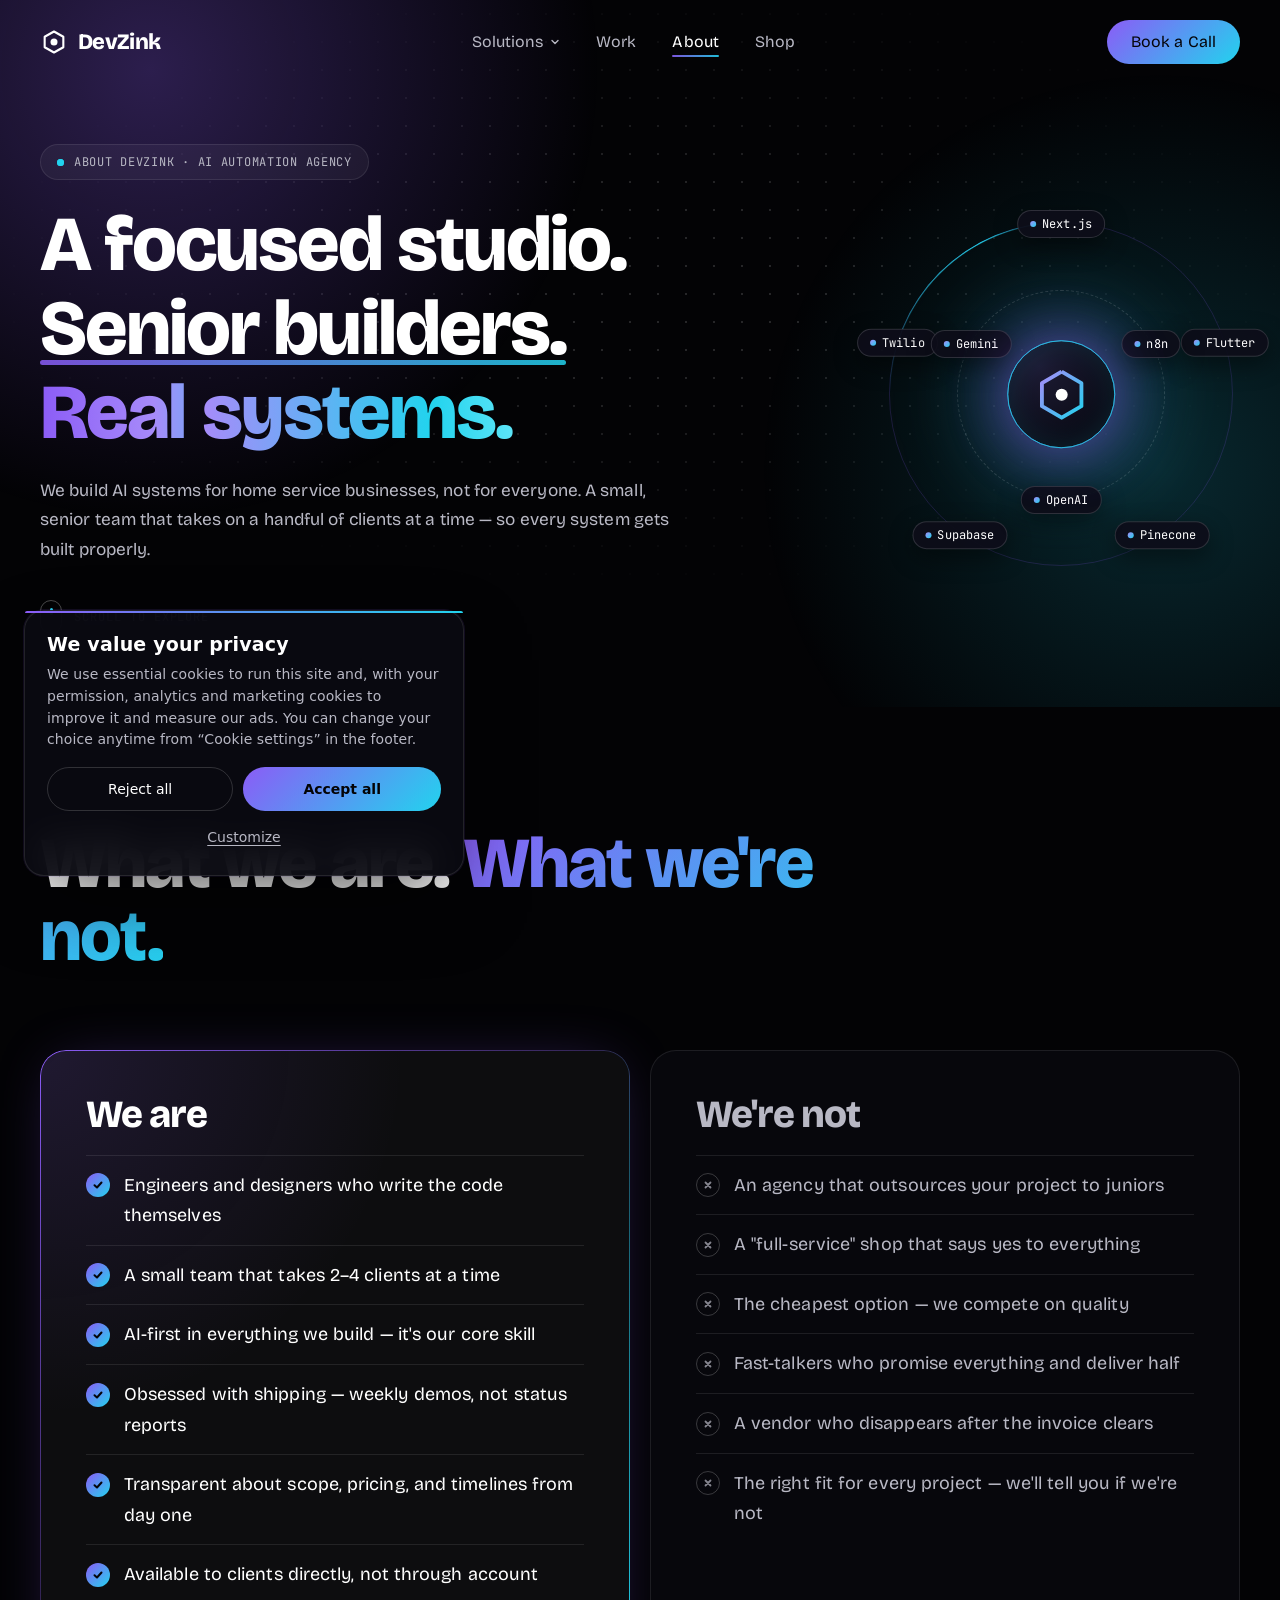
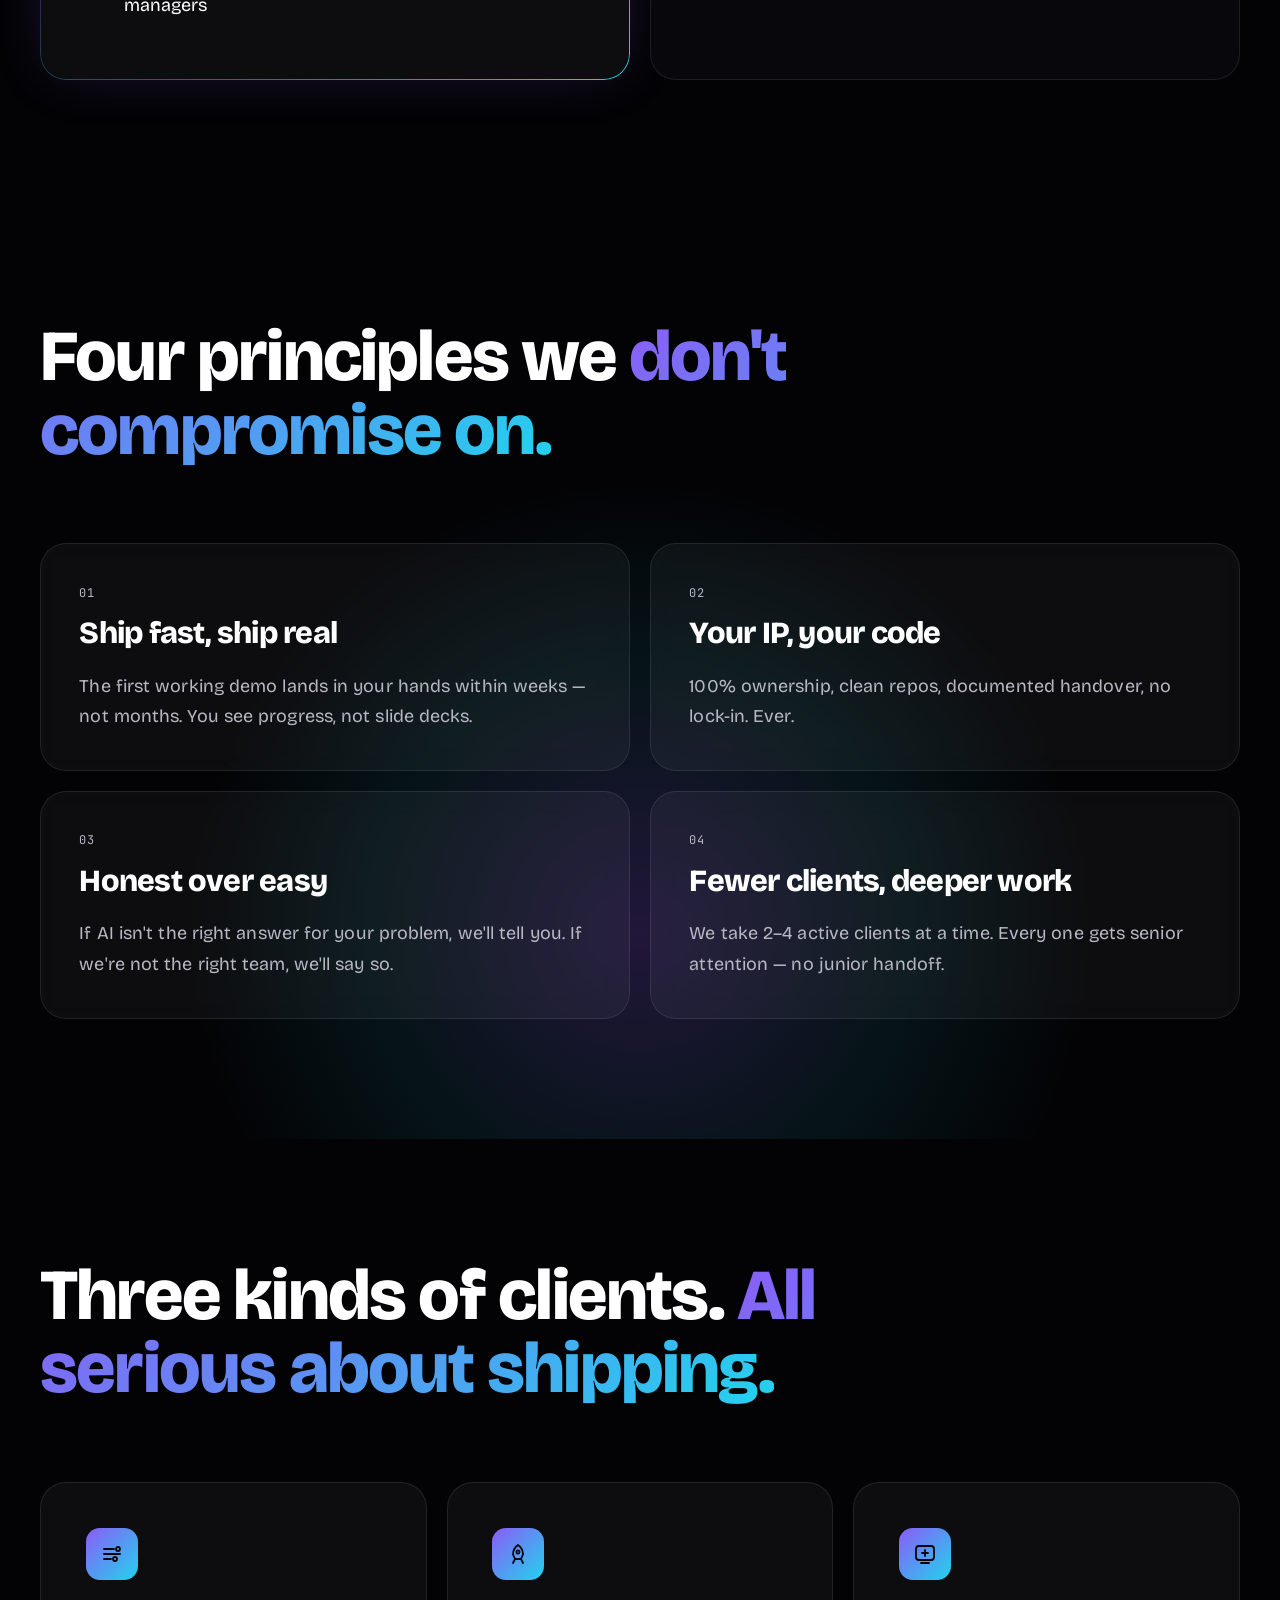
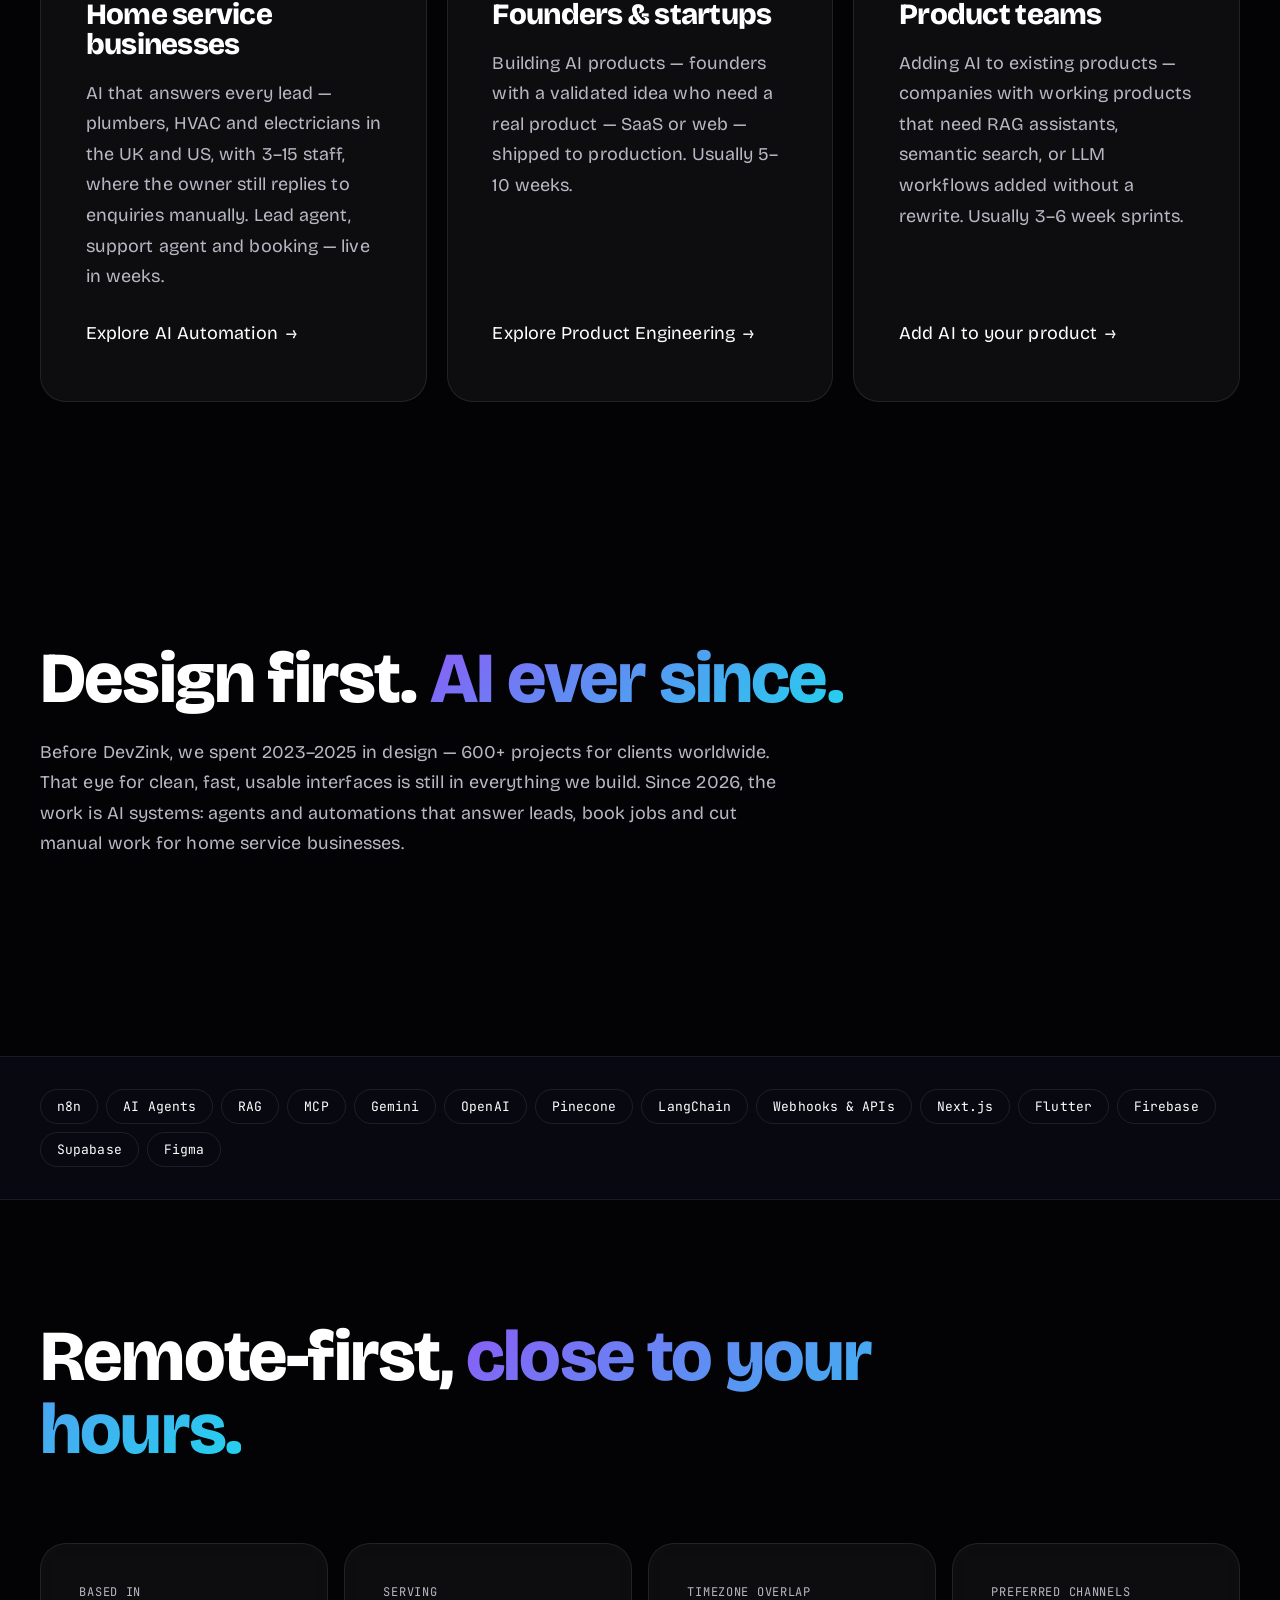
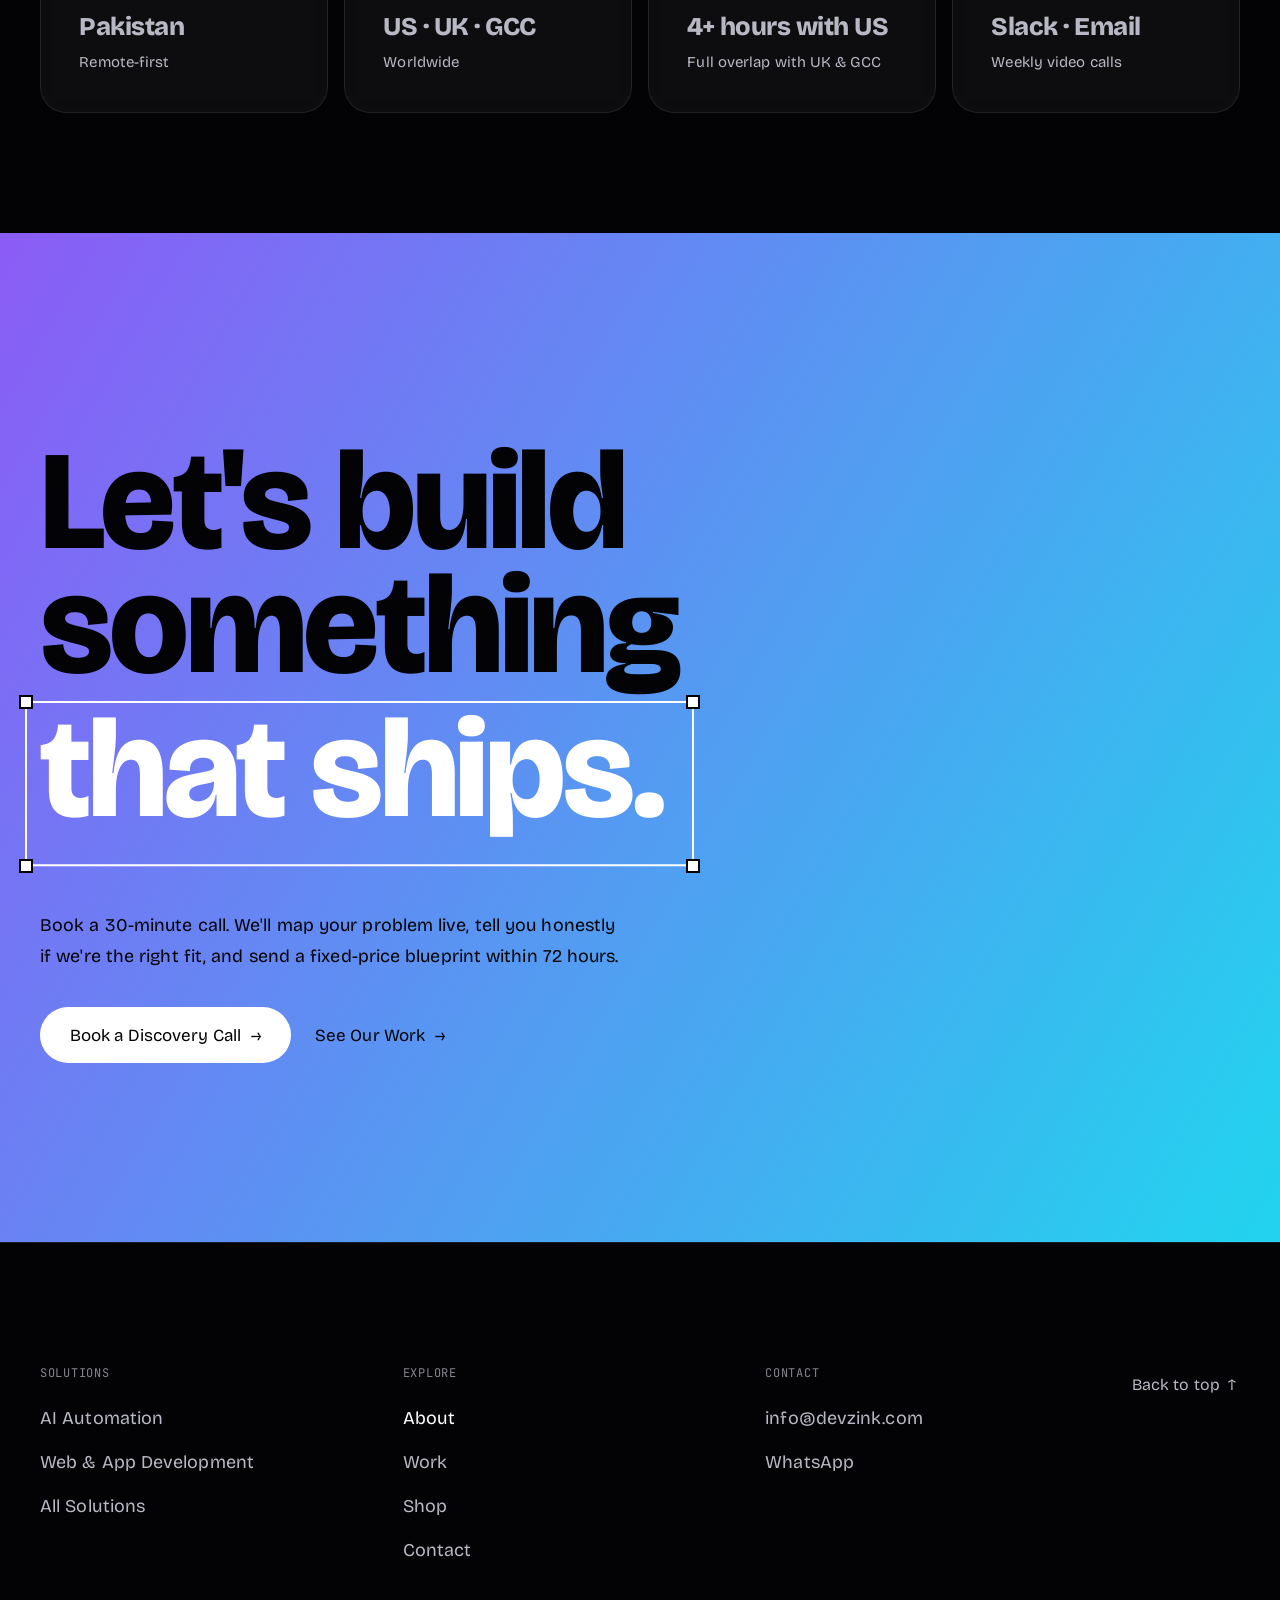
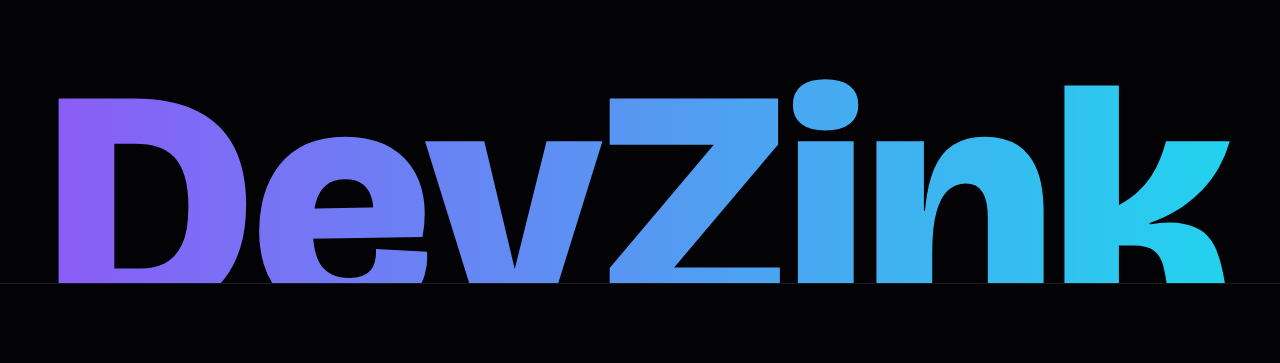
==== about.html @ a01d34f1 "Navbar: add 'On-Demand' label to AI Product Engineering (desktop dropdown + mobile menu, all pages)" ====
<!doctype html>
<html lang="en">
<head>
<meta charset="utf-8" />
<!-- consent:start -->
<script>window.dataLayer=window.dataLayer||[];function gtag(){dataLayer.push(arguments)}gtag("consent","default",{ad_storage:"denied",ad_user_data:"denied",ad_personalization:"denied",analytics_storage:"denied",functionality_storage:"granted",security_storage:"granted",wait_for_update:500});</script>
<!-- consent:end -->

<meta name="viewport" content="width=device-width, initial-scale=1" />
<title>About DevZink | AI Automation Agency &amp; Product Engineering Studio</title>
<link rel="canonical" href="https://devzink.com/about" />
<link rel="icon" href="/favicon.ico" sizes="any" />
<link rel="icon" href="/favicon.svg" type="image/svg+xml" />
<link rel="icon" href="/favicon-48.png" sizes="48x48" type="image/png" />
<link rel="icon" href="/favicon-96.png" sizes="96x96" type="image/png" />
<link rel="icon" href="/favicon-192.png" sizes="192x192" type="image/png" />
<link rel="icon" href="/favicon-32.png" sizes="32x32" type="image/png" />
<link rel="apple-touch-icon" href="/apple-touch-icon.png" />
<link rel="manifest" href="/site.webmanifest" />
<meta name="theme-color" content="#05050A" />
<meta property="og:type" content="website" />
<meta property="og:site_name" content="DevZink" />
<meta property="og:title" content="About DevZink | AI Automation Agency &amp; Product Engineering Studio" />
<meta property="og:description" content="DevZink is an AI automation agency and product studio building AI agents, AI websites and AI integrations that work in production." />
<meta property="og:url" content="https://devzink.com/about" />
<meta property="og:image" content="https://devzink.com/og-image.png" />
<meta property="og:image:width" content="1200" />
<meta property="og:image:height" content="630" />
<meta name="twitter:card" content="summary_large_image" />
<meta name="twitter:title" content="About DevZink | AI Automation Agency &amp; Product Engineering Studio" />
<meta name="twitter:description" content="DevZink is an AI automation agency and product studio building AI agents, AI websites and AI integrations that work in production." />
<meta name="twitter:image" content="https://devzink.com/og-image.png" />
<meta name="description" content="DevZink is an AI automation agency and product studio building AI agents, AI websites and AI integrations that work in production." />
<link rel="preload" href="fonts/bricolage-grotesque-800.woff2" as="font" type="font/woff2" crossorigin />
<link rel="preload" href="fonts/bricolage-grotesque-400.woff2" as="font" type="font/woff2" crossorigin />
<!-- seo:start -->
<meta name="keywords" content="AI automation agency, AI engineering studio, agentic AI engineers, product engineering studio" />
<meta name="robots" content="index, follow, max-image-preview:large, max-snippet:-1, max-video-preview:-1" />
<meta name="author" content="DevZink" />
<meta property="og:locale" content="en_US" />
<meta property="og:image:alt" content="DevZink AI automation agency" />
<meta name="twitter:image:alt" content="DevZink AI automation agency" />
<link rel="alternate" hreflang="en" href="https://devzink.com/about" />
<link rel="alternate" hreflang="x-default" href="https://devzink.com/about" />
<script type="application/ld+json">{"@context": "https://schema.org", "@graph": [{"@type": "Organization", "@id": "https://devzink.com/#org", "name": "DevZink", "url": "https://devzink.com/", "logo": "https://devzink.com/logo-512.png", "image": "https://devzink.com/og-image.png", "email": "info@devzink.com", "telephone": "+923304613837", "description": "DevZink is an AI automation agency building AI agents, AI websites and AI integrations for businesses worldwide.", "areaServed": "Worldwide", "knowsAbout": ["AI automation", "AI agents", "Agentic AI", "n8n automation", "RAG customer service agents", "Lead generation automation", "AI Web Engineering", "AI Product Engineering"]}, {"@type": "WebSite", "@id": "https://devzink.com/#website", "url": "https://devzink.com/", "name": "DevZink", "publisher": {"@id": "https://devzink.com/#org"}}, {"@type": "AboutPage", "@id": "https://devzink.com/about#webpage", "url": "https://devzink.com/about", "name": "About DevZink | AI Automation Agency & Product Engineering Studio", "description": "DevZink is an AI automation agency and product studio building AI agents, AI websites and AI integrations that work in production.", "isPartOf": {"@id": "https://devzink.com/#website"}, "about": {"@id": "https://devzink.com/#org"}, "inLanguage": "en"}, {"@type": "BreadcrumbList", "itemListElement": [{"@type": "ListItem", "position": 1, "name": "Home", "item": "https://devzink.com/"}, {"@type": "ListItem", "position": 2, "name": "About", "item": "https://devzink.com/about"}]}]}</script>
<!-- seo:end -->
<style>
/* ===== Fonts ===== */
@font-face{font-family:"Bricolage Grotesque";src:url(fonts/bricolage-grotesque-800.woff2) format("woff2");font-weight:800;font-display:swap}
@font-face{font-family:"Bricolage Grotesque";src:url(fonts/bricolage-grotesque-400.woff2) format("woff2");font-weight:400;font-display:swap}
@font-face{font-family:"JetBrains Mono";src:url(jetbrains-mono.woff2) format("woff2");font-weight:400;font-display:swap}

/* ===== Tokens ===== */
:root{
  --bg:#030305;--bg-2:#080810;--bg-3:#0C0C16;--border:#171B26;
  --text:#FFF;--muted:#B8B8C4;--dim:#85858F;
  --violet:#8B5CF6;--cyan:#22D3EE;
  --grad:linear-gradient(135deg,#8B5CF6,#22D3EE);
  --glass:linear-gradient(rgba(255,255,255,.045),rgba(255,255,255,.045)) transparent;--glass-b:rgba(255,255,255,.09);
  --ease:cubic-bezier(.22,1,.36,1);
  --max:1280px;--gut:clamp(20px,4vw,40px);
  --f-head:"Bricolage Grotesque",system-ui,sans-serif;
  --f-body:"Bricolage Grotesque",system-ui,sans-serif;
  --f-mono:"JetBrains Mono",ui-monospace,monospace;
  --r:26px;--tap:44px;
}

/* animatable custom properties (fallbacks under .no-atprop) */
@property --angle{syntax:"<angle>";inherits:false;initial-value:0deg}

/* ===== Base ===== */
*,*::before,*::after{box-sizing:border-box;margin:0;padding:0}
html{-webkit-text-size-adjust:100%;scroll-padding-top:88px}
@media (prefers-reduced-motion:no-preference){html{scroll-behavior:smooth}}
body{background:var(--bg);color:var(--text);font:400 17px/1.7 var(--f-body);letter-spacing:.005em;-webkit-font-smoothing:antialiased;overflow-x:hidden}
@media (min-width:768px){body{font-size:18px}}
p{max-width:62ch}
img,svg{display:block;max-width:100%}
a{color:inherit;text-decoration:none}
ul{list-style:none}
:focus-visible{outline:2px solid var(--cyan);outline-offset:3px;box-shadow:0 0 0 6px rgba(34,211,238,.18)}
a:not(.btn):focus-visible{border-radius:6px}
h1,h2,h3{font-family:var(--f-head);font-weight:800;letter-spacing:-.025em;line-height:1.02}
.wrap{max-width:var(--max);margin:0 auto;padding:0 var(--gut)}
.mono{font-family:var(--f-mono);font-size:13px;letter-spacing:.06em;text-transform:uppercase}
.gtext{background:var(--grad);-webkit-background-clip:text;background-clip:text;color:#A78BFA;-webkit-text-fill-color:transparent}
.skip{position:absolute;left:-999px;top:8px;z-index:100;background:var(--text);color:var(--bg);padding:10px 16px;border-radius:99px}
.skip:focus{left:8px}

/* ===== Buttons ===== */
.btn{display:inline-flex;align-items:center;gap:10px;min-height:var(--tap);padding:0 24px;border-radius:99px;font:500 16px/1 var(--f-body);transition:transform .4s var(--ease),background-color .3s,border-color .3s;white-space:nowrap}
.btn--grad{position:relative;isolation:isolate;background:#8B5CF6 var(--grad);background-color:#8B5CF6;color:#05050A;transition:transform .4s var(--ease),box-shadow .4s var(--ease)}
.btn--grad::before{content:"";position:absolute;inset:-3px;z-index:-1;border-radius:inherit;padding:2px;background:linear-gradient(90deg,#8B5CF6,#22D3EE,#F5F3FF,#22D3EE,#8B5CF6) 0 50%/300% 100%;-webkit-mask:linear-gradient(#000 0 0) content-box,linear-gradient(#000 0 0);-webkit-mask-composite:xor;mask:linear-gradient(#000 0 0) content-box exclude,linear-gradient(#000 0 0);opacity:0;transition:opacity .35s var(--ease);animation:ringFlow 2.4s linear infinite;animation-play-state:paused;pointer-events:none}
.btn--grad:hover::before,.btn--grad:focus-visible::before{opacity:1;animation-play-state:running}
.btn--grad:hover{box-shadow:0 10px 36px rgba(139,92,246,.38),0 0 24px rgba(34,211,238,.22)}
@keyframes ringFlow{to{background-position:300% 50%}}
.btn--glass{background:var(--glass);border:1px solid var(--glass-b);color:var(--text);-webkit-backdrop-filter:blur(12px);backdrop-filter:blur(12px)}
.btn--glass:hover{background:linear-gradient(rgba(255,255,255,.08),rgba(255,255,255,.08)) transparent;border-color:rgba(255,255,255,.18)}
.btn:hover{transform:translateY(-2px)}
.btn--lg{min-height:56px;padding:0 30px;font-size:17px}
.arrow{display:inline-block;transition:transform .25s ease}
.btn:hover .arrow,a:hover>.arrow,.btn:focus-visible .arrow{transform:translateX(5px)}
.btn:hover .arrow--up{transform:translateY(-4px)}
.btn:hover .arrow--out{transform:translate(3px,-3px)}

/* ===== Progress + Nav ===== */
.progress{position:fixed;inset:0 0 auto;height:1.5px;background:rgba(255,255,255,.22);transform:scaleX(0);transform-origin:0 50%;z-index:60}
@media (max-width:760px){.progress{display:none}}
.nav{position:fixed;inset:0 0 auto;z-index:50;transition:padding .5s var(--ease)}
.nav__bar{display:flex;align-items:center;justify-content:space-between;gap:24px;height:84px;transition:height .5s var(--ease)}
.nav::before{content:"";position:absolute;inset:0;background:rgba(8,8,16,.72);border-bottom:1px solid var(--glass-b);-webkit-backdrop-filter:saturate(1.4) blur(14px);backdrop-filter:saturate(1.4) blur(14px);opacity:0;transition:opacity .4s var(--ease)}
.nav.scrolled::before{opacity:1}
.nav.scrolled .nav__bar{height:56px}
.nav.scrolled .logo{transform:scale(.88);transform-origin:left center}
.logo{position:relative;display:flex;align-items:center;gap:10px;font:800 22px/1 var(--f-head);letter-spacing:-.03em;min-height:var(--tap);transition:transform .5s var(--ease)}
.logo svg{width:28px;height:28px}
.nav__links{position:relative;display:flex;gap:4px}
.nav__links a{display:flex;align-items:center;min-height:var(--tap);padding:0 16px;color:var(--muted);font-weight:500;font-size:16px;border-radius:99px;transition:color .3s}
.nav__links a:hover{color:var(--text)}
/* current page: white label + subtle gradient underline */
.nav__links>a[aria-current="page"]{position:relative;color:var(--text)}
.nav__links>a[aria-current="page"]::after{content:"";position:absolute;left:16px;right:16px;bottom:7px;height:2px;border-radius:2px;background:var(--grad);opacity:.9}
.nav__end{position:relative;display:flex;align-items:center;gap:8px}
.menu-btn{display:none;position:relative;width:var(--tap);height:var(--tap);border-radius:50%;background:var(--glass);border:1px solid var(--glass-b);color:var(--text);cursor:pointer}
.menu-btn i{position:absolute;left:50%;top:50%;width:18px;height:1.5px;margin:-.75px 0 0 -9px;border-radius:2px;background:currentColor;transition:transform .5s var(--ease)}
.menu-btn i:first-child{transform:translateY(-3.5px)}
.menu-btn i:last-child{transform:translateY(3.5px)}
.nav.open .menu-btn i:first-child{transform:rotate(45deg)}
.nav.open .menu-btn i:last-child{transform:rotate(-45deg)}

/* services dropdown */
.dd{position:relative}
.dd__btn{display:flex;align-items:center;gap:7px;min-height:var(--tap);padding:0 16px;border:0;border-radius:99px;background:none;color:var(--muted);font:500 16px/1 var(--f-body);cursor:pointer;transition:color .3s}
.dd__btn svg{width:10px;height:10px;transition:transform .45s var(--ease)}
.dd__panel{position:absolute;top:100%;left:-12px;width:min(460px,90vw);padding-top:10px;opacity:0;visibility:hidden;transform:translateY(10px) scale(.98);transform-origin:15% 0;transition:opacity .3s var(--ease),transform .45s var(--ease),visibility 0s .45s}
.dd__in{padding:8px;border-radius:22px;background:#0C0C16;border:1px solid var(--glass-b);box-shadow:0 30px 80px rgba(0,0,0,.55)}
.dd__list li{opacity:0;transform:translateY(6px);transition:opacity .3s var(--ease),transform .45s var(--ease)}
.dd .dd__list a{display:grid;gap:4px;min-height:var(--tap);padding:12px 14px;border-radius:14px;color:var(--text);font-size:16px;transition:background-color .3s}
.dd .dd__list a:hover,.dd .dd__list a:focus-visible{background:rgba(255,255,255,.06)}
.dd__list b{display:flex;align-items:center;gap:10px;font:500 16px/1.25 var(--f-body)}
.dd__list b::before{content:"";flex:none;width:6px;height:6px;border-radius:50%;background:var(--grad)}
.dd__list b+span{padding-left:16px;color:var(--muted);font-size:13px;line-height:1.4}
.dd__tag{flex:none;padding:2px 8px;border:1px solid var(--glass-b);border-radius:99px;color:var(--muted);font-size:10px;font-weight:600;letter-spacing:.08em;text-transform:uppercase}
.dd .dd__list a.dd__all{display:flex;align-items:center;justify-content:space-between;margin-top:4px;padding:0 14px;border-top:1px solid var(--glass-b);border-radius:0 0 14px 14px;color:var(--cyan);font-size:15px}
.dd:is(:hover,:focus-within,.open):not(.hush) .dd__btn{color:var(--text)}
.dd:is(:hover,:focus-within,.open):not(.hush) .dd__btn svg{transform:rotate(180deg)}
.dd:is(:hover,:focus-within,.open):not(.hush) .dd__panel{opacity:1;visibility:visible;transform:none;transition-delay:0s}
.dd:is(:hover,:focus-within,.open):not(.hush) .dd__list li{opacity:1;transform:none;transition-delay:calc(.05s + var(--i) * .04s)}

/* mobile full-screen menu */
.mmenu{position:fixed;inset:0;z-index:49;display:flex;flex-direction:column;padding:96px var(--gut) 32px;overflow-y:auto;background:radial-gradient(600px circle at 0 0,rgba(139,92,246,.22),transparent 60%),radial-gradient(500px circle at 100% 100%,rgba(34,211,238,.14),transparent 60%),#030305;clip-path:circle(0 at calc(100% - 44px) 42px);visibility:hidden;transition:clip-path .7s cubic-bezier(.76,0,.24,1),visibility 0s .7s}
.menu-open{overflow:hidden}
.menu-open .mmenu{clip-path:circle(150% at calc(100% - 44px) 42px);visibility:visible;transition-delay:0s}
.mmenu__list>li{padding:6px 0;border-bottom:1px solid var(--border);opacity:0;transform:translateY(28px);transition:opacity .4s var(--ease),transform .6s var(--ease)}
.menu-open .mmenu__list>li{opacity:1;transform:none;transition-delay:calc(.18s + var(--i) * .07s)}
.mmenu__big{display:flex;align-items:center;justify-content:space-between;min-height:60px;font:800 clamp(36px,10vw,52px)/1 var(--f-head);letter-spacing:-.03em}
.mmenu__sub{margin:0 0 10px}
.mmenu__sub a{display:flex;align-items:center;gap:10px;min-height:48px;color:var(--muted);font-size:16px}
.mmenu__sub a::before{content:"";flex:none;width:6px;height:6px;border-radius:50%;background:var(--grad)}
.mmenu__cta{margin-top:28px}
.mmenu__list>li.mmenu__cta{border:0}
@media (min-width:861px){.mmenu{display:none}}

/* preloader */
.pre{display:none}
.is-loading{overflow:hidden}
.is-loading .pre{position:fixed;inset:0;z-index:300;display:grid;place-items:center;background:#030305;transition:transform .9s cubic-bezier(.76,0,.24,1)}
.pre.done{transform:translateY(-100%)}
.pre__in{display:grid;justify-items:center;gap:22px;transition:opacity .4s var(--ease),transform .6s var(--ease)}
.pre.done .pre__in{opacity:0;transform:translateY(-30px)}
.pre__mark{width:64px;height:64px;overflow:visible;filter:drop-shadow(0 0 18px rgba(139,92,246,.55))}
.pre__mark path{stroke-dasharray:1;stroke-dashoffset:1;animation:draw 1.1s var(--ease) .1s forwards}
.pre__mark circle{opacity:0;transform-box:fill-box;transform-origin:center;transform:scale(.4);animation:popIn .5s var(--ease) .7s forwards}
@keyframes draw{to{stroke-dashoffset:0}}
@keyframes popIn{to{opacity:1;transform:none}}
.pre__bar{width:180px;height:2px;border-radius:2px;background:rgba(255,255,255,.08);overflow:hidden}
.pre__bar i{display:block;height:100%;background:var(--grad);transform:scaleX(0);transform-origin:0 50%}
.pre__pct{color:var(--dim);font-variant-numeric:tabular-nums;min-width:5ch;text-align:center}
.is-loading .hero,.is-loading .hero *{animation-play-state:paused!important}
.is-loading .hero [data-reveal]{opacity:0!important;transform:translateY(28px)!important}

/* page transitions */
.curtain{position:fixed;inset:0;z-index:250;pointer-events:none;background:linear-gradient(to top,#8B5CF6,#22D3EE);transform:translateY(100%);visibility:hidden}
.curtain.cover{visibility:visible;transform:none;transition:transform .45s cubic-bezier(.76,0,.24,1)}
.curtain-in .curtain{visibility:visible;transform:none}
.curtain.away{visibility:visible;transform:translateY(-100%);transition:transform .6s cubic-bezier(.76,0,.24,1)}
@media (prefers-reduced-motion:no-preference){
  @view-transition{navigation:auto}
  ::view-transition-old(root){animation:vtOut .4s cubic-bezier(.76,0,.24,1) both}
  ::view-transition-new(root){animation:vtIn .55s var(--ease) .1s both}
}
@keyframes vtOut{to{opacity:0;transform:translateY(-32px)}}
@keyframes vtIn{from{opacity:0;transform:translateY(32px)}}

/* ===== Hero (inner page) ===== */
.hero{position:relative;overflow:hidden;min-height:60vh;min-height:60svh;display:flex;flex-direction:column;justify-content:center;padding:clamp(120px,16vh,160px) 0 clamp(48px,7vh,80px);isolation:isolate}
.hero__bg{position:absolute;inset:0;z-index:-1;pointer-events:none}
.dots{position:absolute;inset:0;background:radial-gradient(rgba(255,255,255,.14) 1px,transparent 1.2px) 0 0/28px 28px;-webkit-mask:radial-gradient(ellipse 70% 60% at 50% 40%,#000 20%,transparent 75%);mask:radial-gradient(ellipse 70% 60% at 50% 40%,#000 20%,transparent 75%)}
.glow{position:absolute;border-radius:50%;will-change:transform}
.glow--v{width:900px;height:900px;left:-300px;top:-380px;background:radial-gradient(closest-side,rgba(139,92,246,.30),transparent);animation:driftA 22s var(--ease) infinite alternate}
.glow--c{width:800px;height:800px;right:-280px;top:10%;background:radial-gradient(closest-side,rgba(34,211,238,.18),transparent);animation:driftB 26s var(--ease) infinite alternate}
@keyframes driftA{to{transform:translate(140px,90px) scale(1.1)}}
@keyframes driftB{to{transform:translate(-120px,70px) scale(.92)}}
.hero__text{container-type:inline-size;min-width:0;max-width:1000px}
.pill{display:inline-flex;align-items:center;gap:10px;min-height:36px;padding:0 16px;border-radius:99px;background:var(--glass);border:1px solid var(--glass-b);color:var(--muted);font-size:12px}
.pulse{position:relative;width:7px;height:7px;border-radius:50%;background:var(--cyan);flex:none}
.pulse::after{content:"";position:absolute;inset:0;border-radius:50%;background:var(--cyan);animation:pulse 2s var(--ease) infinite}
@keyframes pulse{to{transform:scale(3.2);opacity:0}}
.hero h1{font-size:clamp(38px,6vw,88px);font-size:clamp(34px,10cqi,96px);line-height:1.04;margin:22px 0}
.line{display:block;overflow:hidden;padding:.04em 0 .1em;margin-bottom:-.1em;white-space:nowrap}
.line>span{display:inline-block;transform:translateY(110%);animation:lineUp 1.1s var(--ease) forwards;animation-delay:calc(.15s + var(--i,0) * .12s)}
@keyframes lineUp{to{transform:none}}
.hl{display:inline-block;white-space:nowrap;padding-right:.04em;background:linear-gradient(90deg,#8B5CF6,#A78BFA 35%,#22D3EE 75%,#67E8F9) 0 50%/140% 100%;-webkit-background-clip:text;background-clip:text;color:#A78BFA;-webkit-text-fill-color:transparent;animation:hlShift 7s ease-in-out infinite alternate}
@keyframes hlShift{to{background-position:100% 50%}}
@media (max-width:420px){.line{white-space:normal}}
.hero__sub{max-width:640px;color:var(--muted);font-size:clamp(17px,1.35vw,19px)}
.cta{display:flex;flex-wrap:wrap;align-items:center;gap:12px 20px;margin-top:36px}
.hero .cta{margin-top:32px}
.fade-up{opacity:0;transform:translateY(16px);animation:fadeUp 1s var(--ease) forwards;animation-delay:var(--d,.6s)}
@keyframes fadeUp{to{opacity:1;transform:none}}
.glass{background:var(--glass);border:1px solid var(--glass-b);-webkit-backdrop-filter:blur(12px);backdrop-filter:blur(12px)}

/* ===== Sections ===== */
.sec{padding:120px 0;position:relative}
.sec__head{display:grid;gap:22px;max-width:900px;margin-bottom:clamp(48px,6vw,80px)}
.eyebrow{color:var(--dim);display:flex;align-items:center;gap:12px}
.eyebrow::before{content:"";flex:none;align-self:center;width:28px;height:1px;background:var(--grad)}
/* no stray boxes in section heads: empty reveal masks or pseudo-elements never render */
.rv-m:empty,.rv-in:empty,.sec__head>:empty{display:none}
.rv-m::before,.rv-m::after,.rv-in::before,.rv-in::after,.sec__head h2::before,.sec__head h2::after{content:none}
.sec h2{font-size:clamp(40px,5.6vw,84px)}
.sec__sub{color:var(--muted);max-width:62ch}
@media (max-width:760px){.sec{padding:80px 0}}

/* reveal */
.js [data-reveal]{opacity:0;transform:translateY(28px);transition:opacity 1s var(--ease),transform 1s var(--ease);transition-delay:var(--d,0s)}
.js [data-reveal].in,.js [data-reveal].rv-group{opacity:1;transform:none}
.js [data-reveal].rv-self{transform:translateY(12px);filter:blur(6px);transition:opacity .8s var(--ease),transform .8s var(--ease),filter .8s var(--ease)}
.js [data-reveal].rv-self.in{transform:none;filter:none}
.js .rv{opacity:0;transform:translateY(12px);filter:blur(6px);transition:opacity .8s var(--ease),transform .8s var(--ease),filter .8s var(--ease);transition-delay:calc(var(--d,0s) + var(--rv,0) * 60ms)}
.js .in .rv{opacity:1;transform:none;filter:none}
.rv-m{display:block;overflow:hidden;padding:.04em 0 .16em;margin:-.04em 0 -.16em}
.js .rv-in{display:block;transform:translateY(108%);transition:transform 1.05s var(--ease);transition-delay:calc(var(--d,0s) + var(--rv,0) * 60ms)}
.js .in .rv-in{transform:none}

/* ===== Panels (client cards) ===== */
.panels{display:grid;grid-template-columns:1fr 1fr;gap:20px}
/* one stretched link per card; hover = lift, rotating ring, soft spotlight */
.panel{position:relative;overflow:hidden;isolation:isolate;cursor:pointer;display:flex;flex-direction:column;gap:24px;padding:clamp(28px,3.5vw,48px);border-radius:var(--r);background:var(--glass);border:1px solid var(--glass-b)}
.panel::before{content:"";position:absolute;inset:0;z-index:2;border-radius:inherit;padding:1.5px;background:conic-gradient(from var(--angle),rgba(139,92,246,.28),#8B5CF6 18%,#22D3EE 34%,rgba(34,211,238,.28) 52%,rgba(139,92,246,.28) 70%,#A78BFA 86%,rgba(139,92,246,.28));-webkit-mask:linear-gradient(#000 0 0) content-box,linear-gradient(#000 0 0);-webkit-mask-composite:xor;mask:linear-gradient(#000 0 0) content-box exclude,linear-gradient(#000 0 0);opacity:0;transition:opacity .4s var(--ease);pointer-events:none;animation:ringSpin 6s linear infinite paused}
.no-atprop .panel::before{background:linear-gradient(90deg,#8B5CF6,#22D3EE,rgba(139,92,246,.3),#8B5CF6,#22D3EE) 0 0/300% 100%;animation-name:ringPan}
@keyframes ringSpin{to{--angle:360deg}}
@keyframes ringPan{to{background-position:300% 0}}
.panel::after{content:"";position:absolute;inset:0;z-index:-1;border-radius:inherit;background:radial-gradient(640px circle at var(--mx,50%) var(--my,0%),rgba(139,92,246,.09),rgba(34,211,238,.035) 45%,transparent 75%);opacity:0;transition:opacity .4s var(--ease);pointer-events:none}
.panel__icon{width:52px;height:52px;border-radius:14px;display:grid;place-items:center;background:var(--grad);color:#05050A}
.panel .panel__icon{transition:transform .4s var(--ease)}
.panel h3{font-size:clamp(30px,3vw,44px)}
.panel__title{display:block;background:linear-gradient(90deg,var(--text) 0 50%,#A78BFA 78%,#22D3EE) 0 0/200% 100%;-webkit-background-clip:text;background-clip:text;-webkit-text-fill-color:transparent;transition:background-position .4s var(--ease)}
.panel__lead{color:var(--muted);margin-top:-2px}
.panel .textlink .arrow{transition:transform .4s var(--ease)}
.panel .textlink::after{content:"";position:absolute;inset:0;z-index:3;border-radius:inherit}
.panel .textlink:focus-visible{outline:none;box-shadow:none}
.panel:has(.textlink:focus-visible){outline:2px solid var(--cyan);outline-offset:4px;box-shadow:0 0 0 8px rgba(34,211,238,.18)}
.panel:hover .textlink{border-color:var(--cyan)}
.js .panel.fx{transition:transform .4s var(--ease),opacity .4s var(--ease)}
@media (hover:hover){
  .js .panel.fx:hover{transform:translateY(-4px)}
  .panel:hover::before{opacity:1;animation-play-state:running}
  .panel:hover::after{opacity:1}
  .panel:hover .panel__icon{transform:translateY(-3px)}
  .panel:hover .textlink .arrow{transform:translateX(4px)}
  .panel:hover .panel__title{background-position:100% 0}
}
@media (prefers-reduced-motion:reduce){
  .panel::before{animation:none!important}
  .js .panel.fx:hover,.panel:hover .panel__icon,.panel:hover .textlink .arrow{transform:none}
}
.tags{display:flex;flex-wrap:wrap;gap:8px}
.tags li{padding:7px 12px;border-radius:99px;border:1px solid var(--glass-b);color:var(--muted);font:400 12px/1 var(--f-mono)}
.textlink{display:inline-flex;align-items:center;gap:8px;min-height:var(--tap);margin-top:auto;font-weight:500;align-self:flex-start;border-bottom:1px solid transparent;transition:border-color .3s}
.textlink:hover{border-color:var(--cyan)}

/* ===== Studio / principles ===== */
.sec--glow{overflow:hidden;isolation:isolate}
.sec--glow::before{content:"";position:absolute;z-index:-1;width:900px;height:900px;left:50%;top:30%;transform:translateX(-50%);border-radius:50%;background:radial-gradient(closest-side,rgba(139,92,246,.22),rgba(34,211,238,.08) 60%,transparent);pointer-events:none}
.princ{display:grid;grid-template-columns:1fr 1fr;gap:20px}
.pr{display:grid;gap:14px;align-content:start;padding:clamp(28px,3vw,44px);border-radius:var(--r)}
.pr__n{color:var(--dim);font-size:12px}
.pr h3{font-size:clamp(26px,2.4vw,36px);line-height:1.02;margin-bottom:8px}
.pr p{color:var(--muted)}

/* ===== About-page blocks ===== */
/* straight talk: we are / we're not */
.x-vs{display:grid;grid-template-columns:1fr 1fr;gap:20px;align-items:stretch}
.x-side{position:relative;isolation:isolate;display:grid;gap:20px;align-content:start;padding:clamp(28px,3.5vw,48px);border-radius:var(--r);border:1px solid var(--glass-b)}
.x-side h3{font-size:clamp(30px,3vw,44px)}
.x-side--is{border-color:transparent;background:radial-gradient(520px circle at 0 0,rgba(139,92,246,.14),transparent 70%),var(--glass);box-shadow:0 0 60px -20px rgba(139,92,246,.35)}
.x-side--is::after{content:"";position:absolute;inset:-1px;z-index:1;border-radius:inherit;padding:1px;background:linear-gradient(135deg,#8B5CF6,rgba(139,92,246,.3) 45%,rgba(34,211,238,.3) 55%,#22D3EE);-webkit-mask:linear-gradient(#000 0 0) content-box,linear-gradient(#000 0 0);-webkit-mask-composite:xor;mask:linear-gradient(#000 0 0) content-box exclude,linear-gradient(#000 0 0);pointer-events:none}
.x-side--not{background:#07070C}
.x-side--not h3{color:var(--muted)}
.x-list li{display:flex;gap:14px;align-items:flex-start;padding:14px 0;border-top:1px solid var(--glass-b)}
.x-side--not .x-list li{color:var(--muted)}
.x-ico{flex:none;display:grid;place-items:center;width:24px;height:24px;margin-top:.2em;border-radius:50%}
.x-ico svg{width:12px;height:12px}
.x-side--is .x-ico{background:var(--grad);color:#05050A}
.x-side--not .x-ico{border:1px solid rgba(255,255,255,.2);color:var(--dim)}
/* three client panels */
.x-panels3{grid-template-columns:repeat(3,minmax(0,1fr))}
.x-panels3 .panel{gap:20px}
.x-panels3 .panel h3{font-size:clamp(26px,2.3vw,34px)}
/* capabilities strip */
.x-strip{background:var(--bg-2);border-block:1px solid var(--border)}
.x-strip__in{display:flex;align-items:center;gap:20px 40px;padding-block:32px}
.x-strip .eyebrow{flex:none}
.x-strip .tags li{padding:10px 16px;font-size:13px;color:var(--text)}
/* studio facts: glass tiles */
.x-facts{display:grid;grid-template-columns:repeat(4,minmax(0,1fr));gap:16px}
.x-facts .pr{gap:10px}
.x-fact{font:800 clamp(22px,2vw,28px)/1.12 var(--f-head);letter-spacing:-.02em;color:var(--text)}
.x-facts .pr p.x-fact__s{font-size:15px;line-height:1.5}

/* ===== Final CTA ===== */
.final{position:relative;overflow:hidden;padding:clamp(96px,14vw,200px) 0;color:#030305;background-color:#8B5CF6;background-image:linear-gradient(120deg,#8B5CF6,#22D3EE 33%,#8B5CF6 66%,#22D3EE);background-size:300% 300%;animation:shift 18s ease-in-out infinite alternate}
@keyframes shift{from{background-position:0% 50%}to{background-position:100% 50%}}
.final .eyebrow{color:#030305}
.final .eyebrow::before{background:#030305}
.final h2{font-size:clamp(56px,11vw,184px);line-height:.88;max-width:11ch;margin-top:28px}
.final .rv-m{padding:.1em .3em .45em;margin:-.1em -.3em -.45em}
/* Figma-style selection box around the last words (overlay only; never affects layout) */
.final .rv-in{position:relative}
.x-sel{position:absolute;left:0;top:0;width:0;height:0;pointer-events:none;--hs:14px}
.x-sel svg.x-sel__box{position:absolute;inset:0;width:100%;height:100%;overflow:visible}
.x-sel__box rect{fill:none;stroke:#FFFFFF;stroke-width:2;stroke-dasharray:1;stroke-dashoffset:1;transition:stroke-dashoffset .9s var(--ease) .95s}
.x-sel__h{position:absolute;width:var(--hs);height:var(--hs);margin:calc(var(--hs)/-2) 0 0 calc(var(--hs)/-2);background:#FFFFFF;border:2px solid #030305;box-sizing:border-box;transform:scale(0);transition:transform .45s cubic-bezier(.34,1.56,.64,1);transition-delay:calc(1.75s + var(--k)*80ms)}
.x-sel__h:nth-of-type(1){left:0;top:0;--k:0}
.x-sel__h:nth-of-type(2){left:100%;top:0;--k:1}
.x-sel__h:nth-of-type(3){left:100%;top:100%;--k:2}
.x-sel__h:nth-of-type(4){left:0;top:100%;--k:3}
.in .x-sel__box rect{stroke-dashoffset:0}
.in .x-sel__h{transform:scale(1)}
@media (max-width:760px){.x-sel{--hs:9px}}
@media (prefers-reduced-motion:reduce){
  .x-sel__box rect,.x-sel__h{transition:none!important}
  .x-sel__box rect{stroke-dashoffset:0}
  .x-sel__h{transform:scale(1)}
}
.final h2 .sel{display:inline-block;margin:.22em 0 .32em;color:#FFFFFF;-webkit-text-fill-color:#FFFFFF;-webkit-text-stroke:0;text-shadow:none;filter:none}
.final__sub{max-width:580px;margin-top:clamp(44px,4.5vw,64px);font-size:clamp(17px,1.4vw,20px);font-weight:500}
.final .btn--grad{background:#FFFFFF;color:#030305;transition:transform .4s var(--ease),background-color .3s,box-shadow .4s var(--ease)}
.final .btn--grad::before{content:none}
.final .btn--grad:hover,.final .btn--grad:focus-visible{background:#F3F0FF;box-shadow:0 10px 30px -8px rgba(139,92,246,.45)}
.btn--link,.btn--link.btn--lg{position:relative;background:none;border:0;padding:0 4px;height:auto;color:var(--text)}
.btn--link::after{content:"";position:absolute;left:4px;right:4px;bottom:-4px;height:2px;border-radius:2px;background:linear-gradient(90deg,#8B5CF6,#22D3EE);transform:scaleX(0);transform-origin:left;transition:transform .35s var(--ease);pointer-events:none}
.btn--link:hover::after,.btn--link:focus-visible::after{transform:scaleX(1)}
.btn--link:hover{background:linear-gradient(90deg,#C4B5FD,#67E8F9);-webkit-background-clip:text;background-clip:text;-webkit-text-fill-color:transparent}
.btn--link:hover .arrow:not(.arrow--up),.btn--link:focus-visible .arrow:not(.arrow--up){transform:translateX(6px) rotate(-0deg);animation:linkBounce .45s var(--ease)}
@keyframes linkBounce{0%{transform:translateX(0)}55%{transform:translateX(9px)}100%{transform:translateX(6px)}}
.final .btn--link{color:#030305}
.final .btn--link::after{background:#030305}
.final .btn--link:hover{-webkit-text-fill-color:#030305;background:none;letter-spacing:.01em}
.final :focus-visible{outline-color:#030305}
@media (max-width:520px){.final .cta .btn{width:100%;justify-content:center;white-space:normal;text-align:center;padding:14px 22px;line-height:1.25}.final .cta .btn--link{width:auto;align-self:center;padding:0 4px}}
@media (max-width:480px){.final h2{font-size:clamp(40px,12vw,56px);line-height:.95}}

/* ===== Card hover system ===== */
.pr{position:relative;isolation:isolate}
.pr::after{content:"";position:absolute;inset:-1px;z-index:1;border-radius:inherit;padding:1px;background:linear-gradient(135deg,#8B5CF6,rgba(139,92,246,.25) 45%,rgba(34,211,238,.25) 55%,#22D3EE);-webkit-mask:linear-gradient(#000 0 0) content-box,linear-gradient(#000 0 0);-webkit-mask-composite:xor;mask:linear-gradient(#000 0 0) content-box exclude,linear-gradient(#000 0 0);opacity:0;transition:opacity .25s ease;pointer-events:none}
.pr::before{content:"";position:absolute;inset:0;z-index:-1;border-radius:inherit;background:radial-gradient(380px circle at var(--mx,50%) var(--my,0%),rgba(139,92,246,.16),rgba(34,211,238,.05) 40%,transparent 65%);opacity:0;transition:opacity .25s ease;pointer-events:none}
.js .princ>.pr,.js .x-facts>.pr{transition:opacity 1s var(--ease) var(--d,0s),transform 1s var(--ease) var(--d,0s),translate .25s ease,box-shadow .25s ease,border-color .25s ease}
.pr__n{transition:transform .25s ease,color .25s ease}
@media (hover:hover){
  .pr:hover{translate:0 -6px;box-shadow:0 18px 50px rgba(0,0,0,.45),0 0 40px rgba(139,92,246,.14)}
  .pr:hover::after,.pr:hover::before{opacity:1}
  .pr:hover .pr__n{transform:translateX(6px);color:var(--cyan)}
}

/* ===== Footer ===== */
.foot{overflow:hidden;padding-top:120px;border-top:1px solid var(--border)}
@media (max-width:760px){.foot{padding-top:80px}}
.foot__grid{display:grid;grid-template-columns:repeat(3,minmax(0,1fr)) auto;gap:32px}
.foot__h{color:var(--dim);font-size:12px;margin-bottom:12px}
.foot__grid a{display:inline-flex;align-items:center;min-height:var(--tap);min-width:var(--tap);color:var(--muted);transition:color .3s}
.foot__grid a:hover,.foot__grid a[aria-current="page"]{color:var(--text)}
.foot__top{align-self:start;justify-self:end;gap:8px}
.wm{position:relative;margin-top:clamp(56px,7vw,96px)}
.wm svg{width:100%;height:auto}
.wm__fill{position:absolute;inset:0;clip-path:inset(0 100% 0 0);transition:clip-path 2.2s var(--ease) .4s}
.wm.in .wm__fill{clip-path:inset(0 0 0 0)}
.foot__legal{padding:24px 0 32px;border-top:1px solid var(--border);color:var(--dim);font-size:13px}

/* ===== Responsive ===== */
@media (max-width:980px){
  .foot__grid{grid-template-columns:1fr 1fr}
  .foot__top{justify-self:start}
  .x-panels3{grid-template-columns:1fr}
  .x-facts{grid-template-columns:1fr 1fr}
  .x-strip__in{flex-direction:column;align-items:flex-start}
}
@media (max-width:860px){
  .nav__links{display:none}
  .menu-btn{display:block}
  .princ,.x-vs{grid-template-columns:1fr}
}
@media (max-width:640px){
  .nav .btn--grad{padding:0 16px;font-size:15px}
  .foot__grid{grid-template-columns:1fr}
}
@media (max-width:520px){
  .x-facts{grid-template-columns:1fr}
}

@media (prefers-reduced-motion:reduce){
  *,*::before,*::after{animation-duration:.01ms!important;animation-iteration-count:1!important;transition-duration:.01ms!important;scroll-behavior:auto!important}
  .hl{animation:none}
  .js .rv,.js .rv-in,.js [data-reveal].rv-self{opacity:1!important;transform:none!important;filter:none!important}
  .final{animation:none}
}

/* hero scroll cue */
.scroll-cue{display:inline-flex;align-items:center;gap:12px;margin-top:clamp(28px,4vh,44px);color:var(--muted);font:400 12px/1 var(--f-mono);letter-spacing:.08em;text-transform:uppercase;text-decoration:none;transition:color .3s}
.scroll-cue:hover,.scroll-cue:focus-visible{color:var(--text)}
.scroll-cue__m{position:relative;width:22px;height:34px;border:1.5px solid rgba(255,255,255,.28);border-radius:12px;flex:none}
.scroll-cue__m::after{content:"";position:absolute;left:50%;top:7px;width:3px;height:7px;margin-left:-1.5px;border-radius:2px;background:#22D3EE;animation:cueDot 1.8s ease-in-out infinite}
@keyframes cueDot{0%{opacity:0;transform:translateY(0)}30%{opacity:1}100%{opacity:0;transform:translateY(12px)}}
@media (prefers-reduced-motion:reduce){.scroll-cue__m::after{animation:none}}
.hero .wrap{width:100%}
.hero__text{width:100%}

/* ---- about hero text animation ---- */
.sr{position:absolute;width:1px;height:1px;overflow:hidden;clip:rect(0 0 0 0);white-space:nowrap}
.hero h1 .hl{background-size:220% 100%;animation:hlSweep 6s ease-in-out infinite alternate}
@keyframes hlSweep{from{background-position:0% 50%}to{background-position:100% 50%}}
.hero h1 .line:nth-child(1)>span,.hero h1 .line:nth-child(2)>span{position:relative}
.hero h1 .line:nth-child(2)>span::after{content:"";position:absolute;left:0;right:0;bottom:.06em;height:.07em;border-radius:99px;background:var(--grad);transform:scaleX(0);transform-origin:0 50%;animation:ulDraw 1s var(--ease) 1.5s forwards;opacity:.85}
@keyframes ulDraw{to{transform:scaleX(1)}}
.final h2{max-width:13ch}
@media (prefers-reduced-motion:reduce){.hero h1 .hl,.hero h1 .line>span::after{animation:none}.hero h1 .line:nth-child(2)>span::after{transform:scaleX(1)}}
.rotw{display:inline-grid;vertical-align:bottom;text-align:left}
.rotw__w{grid-area:1/1;background:linear-gradient(90deg,#A78BFA,#22D3EE 70%,#67E8F9);-webkit-background-clip:text;background-clip:text;-webkit-text-fill-color:transparent;color:#A78BFA;opacity:0;animation:rotW 12s linear infinite;animation-delay:calc(var(--k) * 3s - .01s)}
.rotw__w:first-child{opacity:1}
@keyframes rotW{0%{opacity:0;transform:translateY(.25em)}4%{opacity:1;transform:none}21%{opacity:1;transform:none}24.5%{opacity:0;transform:translateY(-.25em)}100%{opacity:0}}
@media (prefers-reduced-motion:reduce){.rotw__w{animation:none}.rotw__w:not(:first-child){display:none}}

/* animated DevZink mark in hero */
.hero .wrap.hx{display:flex;align-items:center;gap:clamp(32px,5vw,88px)}
.hx .hero__text{flex:1 1 auto;min-width:0}
.hx-mark{--S:clamp(300px,28vw,400px);flex:none;width:var(--S);position:relative;opacity:0;animation:hxIn 1.1s cubic-bezier(.22,1,.36,1) .35s forwards}
@keyframes hxIn{from{opacity:0;transform:translateY(24px) scale(.94)}to{opacity:1;transform:none}}
@keyframes spin{to{transform:rotate(360deg)}}
/* WORK: live agent pipeline */
.fl{padding:22px;border-radius:24px;background:linear-gradient(180deg,rgba(18,18,32,.85),rgba(10,10,20,.85));border:1px solid rgba(255,255,255,.09);box-shadow:0 30px 80px rgba(0,0,0,.55),inset 0 1px 0 rgba(255,255,255,.06);backdrop-filter:blur(10px)}
.fl::before{content:"";position:absolute;inset:-30% -20%;z-index:-1;background:radial-gradient(closest-side,rgba(139,92,246,.35),rgba(34,211,238,.12) 60%,transparent);filter:blur(40px);animation:flBreath 6s ease-in-out infinite}
@keyframes flBreath{50%{opacity:.6;transform:scale(1.08)}}
.fl__bar{display:flex;align-items:center;justify-content:space-between;margin-bottom:18px;font:500 11px/1 var(--f-mono);letter-spacing:.08em;text-transform:uppercase;color:var(--dim)}
.fl__live{display:inline-flex;align-items:center;gap:8px;color:#4ADE80}
.fl__live i{width:8px;height:8px;border-radius:50%;background:#4ADE80;box-shadow:0 0 0 0 rgba(74,222,128,.6);animation:flLive 1.6s ease-out infinite}
@keyframes flLive{to{box-shadow:0 0 0 10px rgba(74,222,128,0)}}
.fl__node{--d:calc(var(--n)*1.5s);position:relative;display:flex;align-items:center;gap:14px;padding:12px 14px;border-radius:16px;background:rgba(255,255,255,.03);border:1px solid rgba(255,255,255,.08);animation:flLit 6s ease-in-out var(--d) infinite}
.fl__ic{flex:none;width:40px;height:40px;border-radius:12px;display:grid;place-items:center;background:rgba(255,255,255,.05);color:#A78BFA;animation:flIc 6s ease-in-out var(--d) infinite}
.fl__ic svg{width:20px;height:20px}
.fl__t{display:grid;gap:4px;min-width:0}
.fl__t b{font:800 15px/1.15 var(--f-head);color:var(--text);letter-spacing:-.01em}
.fl__t small{font:400 11px/1.2 var(--f-mono);color:var(--dim);letter-spacing:.04em;text-transform:uppercase}
.fl__ok{margin-left:auto;width:22px;height:22px;border-radius:50%;display:grid;place-items:center;background:rgba(74,222,128,.15);color:#4ADE80;opacity:0;transform:scale(.5);animation:flOk 6s ease-in-out var(--d) infinite}
.fl__ok svg{width:12px;height:12px}
.fl__link{position:relative;height:26px;margin-left:33px;width:2px;background:rgba(255,255,255,.08);overflow:visible}
.fl__link::after{content:"";position:absolute;left:50%;top:0;width:8px;height:8px;margin-left:-4px;border-radius:50%;background:#22D3EE;box-shadow:0 0 12px 3px rgba(34,211,238,.7);opacity:0;animation:flPulse 6s linear calc(var(--n)*1.5s + 1.1s) infinite}
@keyframes flLit{0%,100%{border-color:rgba(255,255,255,.08);background:rgba(255,255,255,.03);box-shadow:none;transform:none}6%,22%{border-color:rgba(139,92,246,.7);background:linear-gradient(135deg,rgba(139,92,246,.18),rgba(34,211,238,.08));box-shadow:0 0 0 1px rgba(139,92,246,.25),0 12px 40px rgba(139,92,246,.35);transform:translateX(6px)}32%{border-color:rgba(255,255,255,.12);background:rgba(255,255,255,.04);box-shadow:none;transform:none}}
@keyframes flIc{0%,100%{background:rgba(255,255,255,.05);color:#A78BFA}6%,22%{background:linear-gradient(135deg,#8B5CF6,#22D3EE);color:#05050A}32%{background:rgba(255,255,255,.05);color:#A78BFA}}
@keyframes flOk{0%,14%{opacity:0;transform:scale(.5)}20%,88%{opacity:1;transform:none}96%,100%{opacity:0;transform:scale(.5)}}
@keyframes flPulse{0%{top:0;opacity:0}2%{opacity:1}10%{top:calc(100% - 8px);opacity:1}12%,100%{top:calc(100% - 8px);opacity:0}}
/* ABOUT: stack constellation */
.ob{aspect-ratio:1}
.ob__glow{position:absolute;inset:18%;border-radius:50%;background:radial-gradient(circle,rgba(139,92,246,.45),rgba(34,211,238,.15) 50%,transparent 72%);filter:blur(34px);animation:flBreath 6s ease-in-out infinite}
.ob__ring{position:absolute;left:50%;top:50%;border-radius:50%;border:1px dashed rgba(255,255,255,.14);transform:translate(-50%,-50%)}
.ob__ring--1{width:58%;height:58%;animation:obSpin 26s linear infinite}
.ob__ring--2{width:96%;height:96%;border-style:solid;border-color:rgba(139,92,246,.18);animation:obSpin 44s linear infinite reverse}
.ob__ring--2::before{content:"";position:absolute;inset:-1px;border-radius:50%;background:conic-gradient(from 0deg,transparent 0 75%,rgba(34,211,238,.9) 92%,transparent 100%);-webkit-mask:radial-gradient(farthest-side,transparent calc(100% - 2px),#000 calc(100% - 1px));mask:radial-gradient(farthest-side,transparent calc(100% - 2px),#000 calc(100% - 1px))}
@keyframes obSpin{to{transform:translate(-50%,-50%) rotate(360deg)}}
.ob__chip{position:absolute;left:50%;top:50%;width:0;height:0;transform:rotate(var(--a)) translateX(var(--R))}
.ob__ring--1 .ob__chip{--R:calc(var(--S)*.29)}
.ob__ring--2 .ob__chip{--R:calc(var(--S)*.48)}
.ob__chip span{position:absolute;left:0;top:0;transform:translate(-50%,-50%) rotate(calc(var(--a)*-1));display:block;white-space:nowrap}
.ob__chip em{display:inline-flex;align-items:center;gap:6px;padding:7px 12px;border-radius:99px;font:500 12px/1 var(--f-mono);font-style:normal;color:var(--text);background:rgba(14,14,26,.92);border:1px solid rgba(255,255,255,.14);box-shadow:0 8px 24px rgba(0,0,0,.45);animation:obUp 26s linear infinite reverse}
.ob__ring--2 .ob__chip em{animation:obUp2 44s linear infinite}
.ob__chip em::before{content:"";width:6px;height:6px;border-radius:50%;background:linear-gradient(135deg,#A78BFA,#22D3EE)}
@keyframes obUp{from{transform:rotate(0)}to{transform:rotate(360deg)}}
@keyframes obUp2{from{transform:rotate(0)}to{transform:rotate(360deg)}}
.ob__core{position:absolute;left:50%;top:50%;width:30%;aspect-ratio:1;transform:translate(-50%,-50%);border-radius:50%;display:grid;place-items:center;background:radial-gradient(circle at 30% 25%,#1d1b34,#0b0b16 70%);border:1px solid rgba(139,92,246,.5);box-shadow:0 0 60px rgba(139,92,246,.45),inset 0 0 30px rgba(34,211,238,.12)}
.ob__core::before,.ob__core::after{content:"";position:absolute;inset:-1px;border-radius:50%;border:1px solid rgba(34,211,238,.6);animation:obPing 3s ease-out infinite}
.ob__core::after{animation-delay:1.5s}
@keyframes obPing{from{transform:scale(1);opacity:.8}to{transform:scale(1.9);opacity:0}}
.ob__core svg{width:52%;height:52%}
.ob__hex{fill:none;stroke:url(#obG);stroke-width:7;stroke-linejoin:round;stroke-dasharray:1;stroke-dashoffset:1;animation:obDraw 1.6s cubic-bezier(.65,0,.35,1) .6s forwards}
.ob__dot{fill:#fff;transform-origin:50px 50px;animation:obBeat 2.4s ease-in-out infinite}
@keyframes obDraw{to{stroke-dashoffset:0}}
@keyframes obBeat{50%{transform:scale(1.25)}}
@media (max-width:1000px){
  .hero .wrap.hx{flex-direction:column;align-items:flex-start;gap:36px}
  .hx-mark{--S:min(360px,calc(100vw - 48px))}
}
@media (prefers-reduced-motion:reduce){
  .hx-mark,.hx-mark *,.hx-mark *::before,.hx-mark *::after,.fl::before{animation:none!important}
  .hx-mark{opacity:1}.ob__hex{stroke-dashoffset:0}
}

.wa-fab{position:fixed;left:20px;bottom:20px;z-index:90;display:flex;align-items:center;gap:10px;height:52px;padding:0 18px 0 14px;border-radius:99px;background:#25D366;color:#04140a;font:800 15px/1 inherit;text-decoration:none;box-shadow:0 10px 30px -8px rgba(37,211,102,.55);transform:translateY(90px);opacity:0;transition:transform .5s cubic-bezier(.22,1,.36,1),opacity .4s,box-shadow .3s}
.wa-fab.on{transform:none;opacity:1}
.wa-fab:hover{box-shadow:0 14px 36px -8px rgba(37,211,102,.75);transform:translateY(-2px)}
.wa-fab svg{width:24px;height:24px;flex:none}
@media (max-width:640px){.wa-fab{left:14px;bottom:14px;height:50px;width:50px;padding:0;justify-content:center}.wa-fab span{display:none}}
@media (prefers-reduced-motion:reduce){.wa-fab{transition:none}}
button,.btn,summary,[role="button"],label[for]{cursor:pointer}.dm-zoom{display:block;cursor:zoom-in}
/* CTA headline: word flip-in + typed selection */
.js .final .rv-in{transform:none!important;transition:none!important}
.final .rv-m{overflow:visible}
.final h2{perspective:900px}
.final h2 .sel{margin:.14em 0 .34em}
.final__sub{margin-top:clamp(20px,2.4vw,32px)}
.final .cw{display:inline-block;white-space:nowrap}
.js .final .cw__i{display:inline-block;opacity:0;filter:blur(16px);transform:translateY(45%) rotateX(-85deg) scale(.92);transform-origin:50% 100%;transition:opacity .9s var(--ease),filter .9s var(--ease),transform 1.1s cubic-bezier(.2,1.2,.3,1);transition-delay:calc(var(--w)*110ms + .1s)}
.js .final .in .cw__i{opacity:1;filter:none;transform:none}
.final .sel .cw__i{opacity:1!important;filter:none!important;transform:none!important}
.js .final .cc{display:inline-block;opacity:0;transform:translateY(.25em) scale(.4);filter:blur(8px);transition:opacity .35s ease,transform .6s cubic-bezier(.34,1.7,.5,1),filter .4s ease;transition-delay:calc(var(--c)*45ms + var(--sd,.7s))}
.js .final .in .cc{opacity:1;transform:none;filter:none}
.final .sel{position:relative}
.js .final .sel::after{content:"";position:absolute;right:-.06em;top:.12em;bottom:.02em;width:.06em;background:#fff;opacity:0}
.js .final .in .sel::after{animation:ccCaret .9s steps(1) var(--sc,1.4s) 4 forwards}
@keyframes ccCaret{0%{opacity:1}50%{opacity:0}100%{opacity:0}}
.final .x-sel__box rect{transition-delay:var(--bx,1.7s)!important}
.final .x-sel__h{transition-delay:calc(var(--bx,1.7s) + .7s + var(--k)*90ms)!important}
.final .eyebrow{transition:letter-spacing 1.2s var(--ease),opacity 1s}
.js .final [data-reveal]:not(.in) .eyebrow{letter-spacing:.6em;opacity:0}
@media (prefers-reduced-motion:reduce){.js .final .cw__i,.js .final .cc{opacity:1!important;filter:none!important;transform:none!important;transition:none!important}.js .final .in .sel::after{animation:none}}
/* CTA attention: cursor glides in and clicks the primary button */
.final .cta{position:relative}
.x-cur{position:absolute;left:0;top:0;width:34px;height:34px;pointer-events:none;z-index:3;opacity:0;transform:translate(calc(var(--tx) + 240px),calc(var(--ty) + 160px)) rotate(12deg);filter:drop-shadow(0 6px 14px rgba(3,3,5,.35))}
.x-cur svg{width:100%;height:100%}
.x-cur.go{animation:curIn 1.25s cubic-bezier(.22,1,.36,1) forwards,curClick .32s ease 1.3s,curOut .6s ease 2.6s forwards}
@keyframes curIn{0%{opacity:0;transform:translate(calc(var(--tx) + 240px),calc(var(--ty) + 160px)) rotate(12deg)}25%{opacity:1}100%{opacity:1;transform:translate(var(--tx),var(--ty)) rotate(0)}}
@keyframes curClick{0%,100%{transform:translate(var(--tx),var(--ty)) scale(1)}45%{transform:translate(var(--tx),var(--ty)) scale(.8)}}
@keyframes curOut{to{opacity:0;transform:translate(calc(var(--tx) + 18px),calc(var(--ty) + 18px))}}
.x-rip{position:absolute;left:0;top:0;width:16px;height:16px;margin:-8px 0 0 -8px;border-radius:50%;border:2px solid #fff;pointer-events:none;z-index:2;opacity:0;transform:translate(var(--tx),var(--ty))}
.x-rip.go{animation:ripG .9s ease-out 1.38s}
.x-rip.go+.x-rip.go{animation-delay:1.55s}
@keyframes ripG{0%{opacity:1;transform:translate(var(--tx),var(--ty)) scale(1)}100%{opacity:0;transform:translate(var(--tx),var(--ty)) scale(6)}}
.final .cta .btn--grad.x-hit{animation:btnHit .5s cubic-bezier(.34,1.56,.64,1)}
@keyframes btnHit{40%{transform:scale(.94)}}
.final .cta .btn--grad.x-glow{animation:btnGlow 2.8s ease-in-out infinite}
@keyframes btnGlow{0%,100%{box-shadow:0 0 0 0 rgba(255,255,255,.55),0 10px 30px -10px rgba(3,3,5,.4)}50%{box-shadow:0 0 0 12px rgba(255,255,255,0),0 16px 40px -10px rgba(3,3,5,.5)}}
@media (prefers-reduced-motion:reduce){.x-cur,.x-rip{display:none}.final .cta .btn--grad.x-glow{animation:none}}
.js .final .sel::after,.final .sel::after{display:none!important}.x-caret{display:inline-block;width:.06em;height:.78em;margin-left:.05em;vertical-align:-.02em;background:#fff;opacity:0;border-radius:1px}.js .final .in .x-caret{animation:ccCaret .9s steps(1) var(--sc,1.4s) 4 forwards}@media (prefers-reduced-motion:reduce){.x-caret{display:none}}</style>
<script>
document.documentElement.classList.add("js");
if(!(window.CSS&&CSS.registerProperty))document.documentElement.classList.add("no-atprop");
(function(){var r=document.documentElement;try{var s=sessionStorage;if(!s.getItem("dz-pl")){r.classList.add("is-loading");s.setItem("dz-pl","1");s.removeItem("dz-cur")}else if(s.getItem("dz-cur")){s.removeItem("dz-cur");r.classList.add("curtain-in")}}catch(e){}})();
document.addEventListener("DOMContentLoaded",function(){
  var d=document,nav=d.querySelector(".nav"),bar=d.querySelector(".progress"),tick=0;
  function update(){tick=0;var y=scrollY,h=d.documentElement.scrollHeight-innerHeight;nav.classList.toggle("scrolled",y>40);bar.style.transform="scaleX("+(h>0?Math.min(y/h,1):0)+")"}
  addEventListener("scroll",function(){if(!tick)tick=requestAnimationFrame(update)},{passive:true});update();
  var still=matchMedia("(prefers-reduced-motion:reduce)").matches;
  /* text reveals: tag every text element inside each reveal group below the hero */
  var TXT=".eyebrow,h2,h3,h4,p,li,dt,dd,.btn,.textlink,.panel__icon,figure";
  d.querySelectorAll("main>section:not(.hero) [data-reveal],.foot [data-reveal]").forEach(function(g){
    if(g.matches(".wm"))return;
    var all=[].slice.call(g.querySelectorAll(TXT)),set=all.filter(function(el){for(var p=el.parentElement;p&&p!==g;p=p.parentElement){if(all.indexOf(p)>-1)return false}return true});
    if(!set.length){g.classList.add("rv-self");return}
    if(!g.matches(".panel,.pr"))g.classList.add("rv-group");
    set.forEach(function(el,i){el.style.setProperty("--rv",Math.min(i,16));
      if(/^H[23]$/.test(el.tagName)){if(!el.querySelector(".rv-m"))el.innerHTML='<span class="rv-m"><span class="rv-in">'+el.innerHTML+"</span></span>"}
      else{el.classList.add("rv");el.addEventListener("transitionend",function f(ev){if(ev.target===el&&ev.propertyName==="opacity"){el.classList.remove("rv");el.removeEventListener("transitionend",f)}})}
    });
  });
  var io=new IntersectionObserver(function(es){es.forEach(function(e){if(e.isIntersecting){e.target.classList.add("in");io.unobserve(e.target)}})},{rootMargin:"0px 0px -8% 0px"});
  d.querySelectorAll("[data-reveal]").forEach(function(el){io.observe(el)});
  /* once a panel has finished revealing, hand its transform to the hover system */
  d.addEventListener("transitionend",function(e){var t=e.target;if(e.propertyName==="transform"&&t.matches&&t.matches(".panel.in"))t.classList.add("fx")});
  /* cursor spotlight: one rAF-throttled pointermove listener per card group */
  d.querySelectorAll("[data-fx]").forEach(function(g){var sel=g.dataset.fx,ev=null,raf=0;
    g.addEventListener("pointermove",function(e){ev=e;if(raf)return;raf=requestAnimationFrame(function(){raf=0;var c=ev.target.closest&&ev.target.closest(sel);if(!c||!g.contains(c))return;var r=c.getBoundingClientRect();c.style.setProperty("--mx",ev.clientX-r.left+"px");c.style.setProperty("--my",ev.clientY-r.top+"px")})},{passive:true});
  });
  /* mobile menu */
  var root=d.documentElement,mb=d.querySelector(".menu-btn"),mm=d.getElementById("mmenu");
  function setMenu(o){nav.classList.toggle("open",o);root.classList.toggle("menu-open",o);mb.setAttribute("aria-expanded",o);mb.setAttribute("aria-label",o?"Close menu":"Open menu");if(o){setTimeout(function(){var f=mm.querySelector("a");if(f)f.focus({preventScroll:true})},350)}}
  mb.addEventListener("click",function(){setMenu(!nav.classList.contains("open"))});
  mm.querySelectorAll("a").forEach(function(a){a.addEventListener("click",function(){setMenu(false)})});
  matchMedia("(min-width:861px)").addEventListener("change",function(e){if(e.matches)setMenu(false)});
  /* services dropdown */
  var dd=d.querySelector(".dd"),db=dd.querySelector(".dd__btn");
  function isOpen(){return dd.matches(":hover,:focus-within,.open")&&!dd.classList.contains("hush")}
  function sync(){db.setAttribute("aria-expanded",isOpen())}
  db.addEventListener("click",function(){if(isOpen()){dd.classList.remove("open");dd.classList.add("hush")}else{dd.classList.remove("hush");dd.classList.add("open")}sync()});
  dd.addEventListener("mouseenter",sync);
  dd.addEventListener("focusin",sync);
  dd.addEventListener("mouseleave",function(){dd.classList.remove("hush");if(!dd.contains(d.activeElement))dd.classList.remove("open");setTimeout(sync)});
  dd.addEventListener("focusout",function(e){if(!dd.contains(e.relatedTarget)){dd.classList.remove("open","hush");setTimeout(sync)}});
  addEventListener("keydown",function(e){if(e.key!=="Escape")return;if(nav.classList.contains("open")){setMenu(false);mb.focus()}else if(isOpen()){dd.classList.remove("open");dd.classList.add("hush");db.focus();sync()}});
  /* page transition fallback: curtain */
  var cur=d.querySelector(".curtain");
  if(root.classList.contains("curtain-in")){requestAnimationFrame(function(){requestAnimationFrame(function(){cur.classList.add("away");root.classList.remove("curtain-in");setTimeout(function(){cur.classList.remove("away")},700)})})}
  addEventListener("pageshow",function(e){if(e.persisted){cur.classList.remove("cover","away");root.classList.remove("curtain-in")}});
  if(!("onpagereveal" in window)){
    d.addEventListener("click",function(e){
      var a=e.target.closest&&e.target.closest("a[href]");
      if(!a||e.defaultPrevented||e.button!==0||e.metaKey||e.ctrlKey||e.shiftKey||e.altKey)return;
      if((a.target&&a.target!=="_self")||a.hasAttribute("download"))return;
      var h=a.getAttribute("href");if(!h||h.charAt(0)==="#")return;
      var u;try{u=new URL(a.href,location.href)}catch(_){return}
      if(!/^https?:$/.test(u.protocol)||u.origin!==location.origin)return;
      if(u.pathname===location.pathname&&u.search===location.search)return;
      e.preventDefault();
      try{sessionStorage.setItem("dz-cur","1")}catch(_){}
      cur.classList.remove("away");cur.classList.add("cover");
      setTimeout(function(){location.href=u.href},still?0:450);
    });
  }
});
</script>
</head>
<body>
<div class="pre" aria-hidden="true">
  <div class="pre__in">
    <svg class="pre__mark" viewBox="0 0 24 24" fill="none"><defs><linearGradient id="preG" x1="0" y1="0" x2="1" y2="1"><stop offset="0" stop-color="#8B5CF6"/><stop offset="1" stop-color="#22D3EE"/></linearGradient></defs><path pathLength="1" d="M12 3L4 7.5V16.5L12 21L20 16.5V7.5L12 3Z" stroke="url(#preG)" stroke-width="1.2" stroke-linejoin="round"/><circle cx="12" cy="12" r="3" fill="url(#preG)"/></svg>
    <div class="pre__bar"><i></i></div>
    <p class="pre__pct mono"><span>0</span>%</p>
  </div>
</div>
<script>
(function(){
  var r=document.documentElement;if(!r.classList.contains("is-loading"))return;
  var pre=document.querySelector(".pre"),bar=pre.querySelector(".pre__bar i"),num=pre.querySelector(".pre__pct span"),loaded=document.readyState==="complete",done=false,shown=0;
  addEventListener("load",function(){loaded=true});
  function paint(){bar.style.transform="scaleX("+shown/100+")";num.textContent=Math.round(shown)}
  function finish(){if(done)return;done=true;shown=100;paint();setTimeout(function(){pre.classList.add("done");setTimeout(function(){r.classList.remove("is-loading")},450);setTimeout(function(){pre.remove()},1000)},140)}
  function tick(){if(done)return;var t=performance.now();
    if(t>=1800){finish();return}
    if(loaded&&t>=600){shown+=(100-shown)*.35;if(shown>99.4){finish();return}}
    else shown+=(Math.min(90,t/1800*100+(loaded?20:0))-shown)*.12;
    paint();requestAnimationFrame(tick)}
  requestAnimationFrame(tick);setTimeout(finish,2000);
})();
</script>
<div class="curtain" aria-hidden="true"></div>
<a class="skip" href="#content">Skip to content</a>
<div class="progress" aria-hidden="true"></div>

<header class="nav">
  <div class="wrap nav__bar">
    <a class="logo" href="/" aria-label="DevZink home">
      <svg viewBox="0 0 24 24" fill="none" aria-hidden="true"><path d="M12 3L4 7.5V16.5L12 21L20 16.5V7.5L12 3Z" stroke="#fff" stroke-width="1.8" stroke-linejoin="round"/><circle cx="12" cy="12" r="3" fill="#fff"/></svg>
      DevZink
    </a>
    <nav class="nav__links" aria-label="Primary">
      <div class="dd">
        <button class="dd__btn" type="button" aria-expanded="false" aria-controls="dd-services">Solutions <svg viewBox="0 0 10 10" fill="none" aria-hidden="true"><path d="M2 3.5L5 6.5L8 3.5" stroke="currentColor" stroke-width="1.4" stroke-linecap="round" stroke-linejoin="round"/></svg></button>
        <div class="dd__panel" id="dd-services">
          <div class="dd__in">
            <ul class="dd__list">
              <li style="--i:0"><a href="/ai-automation"><b>AI Agents &amp; Automation</b><span>Lead capture, replies &amp; follow-up, hands-free.</span></a></li>
              <li style="--i:1"><a href="/services#web"><b>AI Web Engineering</b><span>Website + AI layer, built together.</span></a></li>
              <li style="--i:2"><a href="/web-app-development"><b>AI Product Engineering <span class="dd__tag">On-Demand</span></b><span>SaaS platforms &amp; apps with AI at the core.</span></a></li>
              <li style="--i:3"><a class="dd__all" href="/services">View all solutions <span class="arrow" aria-hidden="true">→</span></a></li>
            </ul>
          </div>
        </div>
      </div>
      <a href="/work">Work</a><a href="/about" aria-current="page">About</a><a href="/shop">Shop</a>
    </nav>
    <div class="nav__end">
      <a class="btn btn--grad" href="/contact">Book a Call</a>
      <button class="menu-btn" type="button" aria-label="Open menu" aria-expanded="false" aria-controls="mmenu"><i></i><i></i></button>
    </div>
  </div>
</header>
<nav class="mmenu" id="mmenu" aria-label="Mobile">
  <ul class="mmenu__list">
    <li style="--i:0"><a class="mmenu__big" href="/services">Solutions <span class="arrow" aria-hidden="true">→</span></a>
      <ul class="mmenu__sub">
        <li><a href="/ai-automation">AI Agents &amp; Automation</a></li>
        <li><a href="/services#web">AI Web Engineering</a></li>
        <li><a href="/web-app-development">AI Product Engineering <span class="dd__tag">On-Demand</span></a></li>
      </ul>
    </li>
    <li style="--i:1"><a class="mmenu__big" href="/work">Work <span class="arrow" aria-hidden="true">→</span></a></li>
    <li style="--i:2"><a class="mmenu__big" href="/about" aria-current="page"><span class="gtext">About</span> <span class="arrow" aria-hidden="true">→</span></a></li>
    <li style="--i:3"><a class="mmenu__big" href="/shop">Shop <span class="arrow" aria-hidden="true">→</span></a></li>
    <li class="mmenu__cta" style="--i:4"><a class="btn btn--grad btn--lg" href="/contact">Book a Call <span class="arrow" aria-hidden="true">→</span></a></li>
  </ul>
</nav>

<main id="content">
  <!-- HERO -->
  <section class="hero" id="top">
    <div class="hero__bg" aria-hidden="true">
      <div class="dots"></div>
      <div class="glow glow--v"></div>
      <div class="glow glow--c"></div>
    </div>
    <div class="wrap hx">
      <div class="hero__text">
        <p class="pill mono fade-up" style="--d:.05s"><span class="pulse"></span>About DevZink · AI Automation Agency</p>
        <h1>
          <span class="line"><span style="--i:0">A focused studio.</span></span>
          <span class="line"><span style="--i:1">Senior builders.</span></span>
          <span class="line"><span style="--i:2"><span class="hl">Real</span> <span class="rotw" aria-hidden="true"><span class="rotw__w" style="--k:0">systems.</span><span class="rotw__w" style="--k:1">agents.</span><span class="rotw__w" style="--k:2">products.</span><span class="rotw__w" style="--k:3">results.</span></span><span class="sr">systems.</span></span></span>
        </h1>
        <p class="hero__sub fade-up" style="--d:.6s">We build AI systems for home service businesses, not for everyone. A small, senior team that takes on a handful of clients at a time — so every system gets built properly.</p>
        <a class="scroll-cue fade-up" style="--d:.8s" href="#straight-talk"><span class="scroll-cue__m" aria-hidden="true"></span>Scroll to explore</a>
      </div>
      <div class="hx-mark ob" aria-hidden="true">
        <div class="ob__glow"></div>
        <div class="ob__ring ob__ring--2"><span class="ob__chip" style="--a:-90deg"><span><em>Next.js</em></span></span><span class="ob__chip" style="--a:-18deg"><span><em>Flutter</em></span></span><span class="ob__chip" style="--a:54deg"><span><em>Pinecone</em></span></span><span class="ob__chip" style="--a:126deg"><span><em>Supabase</em></span></span><span class="ob__chip" style="--a:198deg"><span><em>Twilio</em></span></span></div>
        <div class="ob__ring ob__ring--1"><span class="ob__chip" style="--a:-30deg"><span><em>n8n</em></span></span><span class="ob__chip" style="--a:90deg"><span><em>OpenAI</em></span></span><span class="ob__chip" style="--a:210deg"><span><em>Gemini</em></span></span></div>
        <div class="ob__core"><svg viewBox="0 0 100 100"><defs><linearGradient id="obG" x1="0" y1="0" x2="1" y2="1"><stop offset="0" stop-color="#A78BFA"/><stop offset="1" stop-color="#22D3EE"/></linearGradient></defs><path class="ob__hex" pathLength="1" d="M50 8 L86 29 L86 71 L50 92 L14 71 L14 29 Z"/><circle class="ob__dot" cx="50" cy="50" r="11"/></svg></div>
      </div>
    </div>
  </section>

  <!-- 1. STRAIGHT TALK -->
  <section class="sec" id="straight-talk">
    <div class="wrap">
      <div class="sec__head" data-reveal>
        <h2>What we are. <span class="gtext">What we're not.</span></h2>
      </div>
      <div class="x-vs">
        <article class="x-side x-side--is" data-reveal>
          <h3>We are</h3>
          <ul class="x-list">
            <li><span class="x-ico" aria-hidden="true"><svg viewBox="0 0 12 12" fill="none" stroke="currentColor" stroke-width="2" stroke-linecap="round" stroke-linejoin="round"><path d="M2.5 6.2L5 8.5L9.5 3.5"/></svg></span>Engineers and designers who write the code themselves</li>
            <li><span class="x-ico" aria-hidden="true"><svg viewBox="0 0 12 12" fill="none" stroke="currentColor" stroke-width="2" stroke-linecap="round" stroke-linejoin="round"><path d="M2.5 6.2L5 8.5L9.5 3.5"/></svg></span>A small team that takes 2–4 clients at a time</li>
            <li><span class="x-ico" aria-hidden="true"><svg viewBox="0 0 12 12" fill="none" stroke="currentColor" stroke-width="2" stroke-linecap="round" stroke-linejoin="round"><path d="M2.5 6.2L5 8.5L9.5 3.5"/></svg></span>AI-first in everything we build — it's our core skill</li>
            <li><span class="x-ico" aria-hidden="true"><svg viewBox="0 0 12 12" fill="none" stroke="currentColor" stroke-width="2" stroke-linecap="round" stroke-linejoin="round"><path d="M2.5 6.2L5 8.5L9.5 3.5"/></svg></span>Obsessed with shipping — weekly demos, not status reports</li>
            <li><span class="x-ico" aria-hidden="true"><svg viewBox="0 0 12 12" fill="none" stroke="currentColor" stroke-width="2" stroke-linecap="round" stroke-linejoin="round"><path d="M2.5 6.2L5 8.5L9.5 3.5"/></svg></span>Transparent about scope, pricing, and timelines from day one</li>
            <li><span class="x-ico" aria-hidden="true"><svg viewBox="0 0 12 12" fill="none" stroke="currentColor" stroke-width="2" stroke-linecap="round" stroke-linejoin="round"><path d="M2.5 6.2L5 8.5L9.5 3.5"/></svg></span>Available to clients directly, not through account managers</li>
          </ul>
        </article>
        <article class="x-side x-side--not" data-reveal style="--d:.12s">
          <h3>We're not</h3>
          <ul class="x-list">
            <li><span class="x-ico" aria-hidden="true"><svg viewBox="0 0 12 12" fill="none" stroke="currentColor" stroke-width="1.8" stroke-linecap="round"><path d="M3.5 3.5L8.5 8.5M8.5 3.5L3.5 8.5"/></svg></span>An agency that outsources your project to juniors</li>
            <li><span class="x-ico" aria-hidden="true"><svg viewBox="0 0 12 12" fill="none" stroke="currentColor" stroke-width="1.8" stroke-linecap="round"><path d="M3.5 3.5L8.5 8.5M8.5 3.5L3.5 8.5"/></svg></span>A "full-service" shop that says yes to everything</li>
            <li><span class="x-ico" aria-hidden="true"><svg viewBox="0 0 12 12" fill="none" stroke="currentColor" stroke-width="1.8" stroke-linecap="round"><path d="M3.5 3.5L8.5 8.5M8.5 3.5L3.5 8.5"/></svg></span>The cheapest option — we compete on quality</li>
            <li><span class="x-ico" aria-hidden="true"><svg viewBox="0 0 12 12" fill="none" stroke="currentColor" stroke-width="1.8" stroke-linecap="round"><path d="M3.5 3.5L8.5 8.5M8.5 3.5L3.5 8.5"/></svg></span>Fast-talkers who promise everything and deliver half</li>
            <li><span class="x-ico" aria-hidden="true"><svg viewBox="0 0 12 12" fill="none" stroke="currentColor" stroke-width="1.8" stroke-linecap="round"><path d="M3.5 3.5L8.5 8.5M8.5 3.5L3.5 8.5"/></svg></span>A vendor who disappears after the invoice clears</li>
            <li><span class="x-ico" aria-hidden="true"><svg viewBox="0 0 12 12" fill="none" stroke="currentColor" stroke-width="1.8" stroke-linecap="round"><path d="M3.5 3.5L8.5 8.5M8.5 3.5L3.5 8.5"/></svg></span>The right fit for every project — we'll tell you if we're not</li>
          </ul>
        </article>
      </div>
    </div>
  </section>

  <!-- 2. PRINCIPLES -->
  <section class="sec sec--glow" id="principles">
    <div class="wrap">
      <div class="sec__head" data-reveal>
        <h2>Four principles we <span class="gtext">don't compromise on.</span></h2>
      </div>
      <div class="princ" data-fx=".pr">
        <article class="pr glass" data-reveal><p class="pr__n mono">01</p><h3>Ship fast, ship real</h3><p>The first working demo lands in your hands within weeks — not months. You see progress, not slide decks.</p></article>
        <article class="pr glass" data-reveal style="--d:.1s"><p class="pr__n mono">02</p><h3>Your IP, your code</h3><p>100% ownership, clean repos, documented handover, no lock-in. Ever.</p></article>
        <article class="pr glass" data-reveal><p class="pr__n mono">03</p><h3>Honest over easy</h3><p>If AI isn't the right answer for your problem, we'll tell you. If we're not the right team, we'll say so.</p></article>
        <article class="pr glass" data-reveal style="--d:.1s"><p class="pr__n mono">04</p><h3>Fewer clients, deeper work</h3><p>We take 2–4 active clients at a time. Every one gets senior attention — no junior handoff.</p></article>
      </div>
    </div>
  </section>

  <!-- 3. WHO WE WORK WITH -->
  <section class="sec" id="clients">
    <div class="wrap">
      <div class="sec__head" data-reveal>
        <h2>Three kinds of clients. <span class="gtext">All serious about shipping.</span></h2>
      </div>
      <div class="panels x-panels3" data-fx=".panel">
        <article class="panel" data-reveal>
          <div class="panel__icon" aria-hidden="true"><svg width="24" height="24" viewBox="0 0 24 24" fill="none" stroke="currentColor" stroke-width="1.8" stroke-linecap="round" stroke-linejoin="round"><path d="M4 7h10M4 12h16M4 17h7"/><circle cx="18" cy="7" r="2"/><circle cx="15" cy="17" r="2"/></svg></div>
          <h3><span class="panel__title">Home service businesses</span></h3>
          <p class="panel__lead">AI that answers every lead &mdash; plumbers, HVAC and electricians in the UK and US, with 3&ndash;15 staff, where the owner still replies to enquiries manually. Lead agent, support agent and booking &mdash; live in weeks.</p>
          <a class="textlink" href="/ai-automation">Explore AI Automation <span class="arrow" aria-hidden="true">→</span></a>
        </article>
        <article class="panel" data-reveal style="--d:.1s">
          <div class="panel__icon" aria-hidden="true"><svg width="24" height="24" viewBox="0 0 24 24" fill="none" stroke="currentColor" stroke-width="1.8" stroke-linecap="round" stroke-linejoin="round"><path d="M12 3c3 2 5 5.5 5 9.5L15 17H9l-2-4.5C7 8.5 9 5 12 3z"/><circle cx="12" cy="10" r="1.6"/><path d="M9 17l-2 4M15 17l2 4"/></svg></div>
          <h3><span class="panel__title">Founders &amp; startups</span></h3>
          <p class="panel__lead">Building AI products &mdash; founders with a validated idea who need a real product — SaaS or web — shipped to production. Usually 5–10 weeks.</p>
          <a class="textlink" href="/web-app-development">Explore Product Engineering <span class="arrow" aria-hidden="true">→</span></a>
        </article>
        <article class="panel" data-reveal style="--d:.2s">
          <div class="panel__icon" aria-hidden="true"><svg width="24" height="24" viewBox="0 0 24 24" fill="none" stroke="currentColor" stroke-width="1.8" stroke-linecap="round" stroke-linejoin="round"><rect x="3" y="4" width="18" height="14" rx="3"/><path d="M12 8v6M9 11h6M8 21h8"/></svg></div>
          <h3><span class="panel__title">Product teams</span></h3>
          <p class="panel__lead">Adding AI to existing products &mdash; companies with working products that need RAG assistants, semantic search, or LLM workflows added without a rewrite. Usually 3–6 week sprints.</p>
          <a class="textlink" href="/web-app-development">Add AI to your product <span class="arrow" aria-hidden="true">→</span></a>
        </article>
      </div>
    </div>
  </section>

  <!-- 3b. WHERE WE COME FROM -->
  <section class="sec" id="background">
    <div class="wrap">
      <div class="sec__head" data-reveal>
        <h2>Design first. <span class="gtext">AI ever since.</span></h2>
        <p class="sec__sub">Before DevZink, we spent 2023&ndash;2025 in design &mdash; 600+ projects for clients worldwide. That eye for clean, fast, usable interfaces is still in everything we build. Since 2026, the work is AI systems: agents and automations that answer leads, book jobs and cut manual work for home service businesses.</p>
      </div>
    </div>
  </section>

  <!-- 4. CAPABILITIES STRIP -->
  <section class="x-strip" aria-label="Capabilities">
    <div class="wrap x-strip__in" data-reveal>
      <ul class="tags">
        <li>n8n</li><li>AI Agents</li><li>RAG</li><li>MCP</li><li>Gemini</li><li>OpenAI</li><li>Pinecone</li><li>LangChain</li><li>Webhooks &amp; APIs</li><li>Next.js</li><li>Flutter</li><li>Firebase</li><li>Supabase</li><li>Figma</li>
      </ul>
    </div>
  </section>

  <!-- 5. STUDIO FACTS -->
  <section class="sec" id="studio">
    <div class="wrap">
      <div class="sec__head" data-reveal>
        <h2>Remote-first, <span class="gtext">close to your hours.</span></h2>
      </div>
      <div class="x-facts" data-fx=".pr">
        <div class="pr glass" data-reveal><p class="pr__n mono">Based in</p><p class="x-fact">Pakistan</p><p class="x-fact__s">Remote-first</p></div>
        <div class="pr glass" data-reveal style="--d:.08s"><p class="pr__n mono">Serving</p><p class="x-fact">US · UK · GCC</p><p class="x-fact__s">Worldwide</p></div>
        <div class="pr glass" data-reveal style="--d:.16s"><p class="pr__n mono">Timezone overlap</p><p class="x-fact">4+ hours with US</p><p class="x-fact__s">Full overlap with UK &amp; GCC</p></div>
        <div class="pr glass" data-reveal style="--d:.24s"><p class="pr__n mono">Preferred channels</p><p class="x-fact">Slack · Email</p><p class="x-fact__s">Weekly video calls</p></div>
      </div>
    </div>
  </section>

  <!-- 6. FINAL CTA -->
  <section class="final" id="contact">
    <div class="wrap" data-reveal>
      <h2>Let's build something<br><span class="sel">that ships.</span></h2>
      <p class="final__sub">Book a 30-minute call. We'll map your problem live, tell you honestly if we're the right fit, and send a fixed-price blueprint within 72 hours.</p>
      <div class="cta">
        <a class="btn btn--grad btn--lg" href="/contact">Book a Discovery Call <span class="arrow" aria-hidden="true">→</span></a>
        <a class="btn btn--link btn--lg" href="/work">See Our Work <span class="arrow" aria-hidden="true">→</span></a>
      </div>
    </div>
  </section>
</main>
<footer class="foot">
  <div class="wrap">
    <div class="foot__grid" data-reveal>
      <nav aria-label="Solutions">
        <p class="foot__h mono">Solutions</p>
        <ul>
          <li><a href="/ai-automation">AI Automation</a></li>
          <li><a href="/web-app-development">Web &amp; App Development</a></li>
          <li><a href="/services">All Solutions</a></li>
        </ul>
      </nav>
      <nav aria-label="Explore">
        <p class="foot__h mono">Explore</p>
        <ul>
          <li><a href="/about" aria-current="page">About</a></li>
          <li><a href="/work">Work</a></li>
          <li><a href="/shop">Shop</a></li>
          <li><a href="/contact">Contact</a></li>
        </ul>
      </nav>
      <div>
        <p class="foot__h mono">Contact</p>
        <ul>
          <li><a href="mailto:info@devzink.com">info@devzink.com</a></li>
          <li><a href="https://wa.me/923304613837?text=Hi%20DevZink%2C%20I%27d%20like%20to%20discuss%20a%20project." target="_blank" rel="noopener">WhatsApp</a></li>
        </ul>
      </div>
      <a class="btn btn--link foot__top" href="#top">Back to top <span class="arrow arrow--up" aria-hidden="true">↑</span></a>
    </div>
    <div class="wm" data-reveal aria-hidden="true">
      <svg viewBox="0 30 1000 185"><defs><linearGradient id="wmS" x1="0" x2="1" y1="0" y2="0"><stop offset="0" stop-color="#8B5CF6"/><stop offset="1" stop-color="#22D3EE"/></linearGradient></defs><text x="500" y="240" text-anchor="middle" textLength="990" lengthAdjust="spacingAndGlyphs" font-family="Bricolage Grotesque, system-ui, sans-serif" font-weight="800" font-size="270" fill="none" stroke="url(#wmS)" stroke-width="1.5" vector-effect="non-scaling-stroke">DevZink</text></svg>
      <svg class="wm__fill" viewBox="0 30 1000 185"><text x="500" y="240" text-anchor="middle" textLength="990" lengthAdjust="spacingAndGlyphs" font-family="Bricolage Grotesque, system-ui, sans-serif" font-weight="800" font-size="270" fill="url(#wmS)">DevZink</text></svg>
    </div>
  </div>
  <div class="foot__legal"><p class="wrap" data-reveal>© 2026 DevZink. All rights reserved. · <a href="#" data-cookie-settings>Cookie settings</a></p></div>
</footer>
<script>
/* CTA headline split: words flip in, selected words type in letter by letter */
(function(){
  var h=document.querySelector(".final h2");if(!h||h.dataset.split)return;h.dataset.split=1;
  var w=0,c=0;
  function walk(n,inSel){
    Array.prototype.slice.call(n.childNodes).forEach(function(k){
      if(k.nodeType===3){
        var parts=k.textContent.split(/(\s+)/),f=document.createDocumentFragment();
        parts.forEach(function(p){
          if(!p)return;
          if(/^\s+$/.test(p)){f.appendChild(document.createTextNode(" "));return}
          var o=document.createElement("span");o.className="cw";var i=document.createElement("span");i.className="cw__i";i.style.setProperty("--w",w++);
          if(inSel){p.split("").forEach(function(ch){var s=document.createElement("span");s.className="cc";s.style.setProperty("--c",c++);s.textContent=ch;i.appendChild(s)})}else i.textContent=p;
          o.appendChild(i);f.appendChild(o);
        });
        k.parentNode.replaceChild(f,k);
      }else if(k.nodeType===1&&k.tagName!=="BR"){walk(k,inSel||k.classList.contains("sel"))}
    });
  }
  walk(h,false);
  var lc=h.querySelectorAll(".cc");if(lc.length){var cr=document.createElement("span");cr.className="x-caret";cr.setAttribute("aria-hidden","true");lc[lc.length-1].parentNode.appendChild(cr)}
  var sd=(w*110+250)/1000;h.style.setProperty("--sd",sd+"s");
  var end=sd+c*.045+.4;h.style.setProperty("--sc",end+"s");h.style.setProperty("--bx",(end+.2)+"s");
})();
</script>
<script>
/* CTA attention cursor: runs once when the CTA scrolls into view */
(function(){
  var cta=document.querySelector(".final .cta"),b=cta&&cta.querySelector(".btn--grad"),h=document.querySelector(".final h2");if(!b)return;
  if(window.matchMedia&&matchMedia("(prefers-reduced-motion: reduce)").matches)return;
  var cur=document.createElement("span");cur.className="x-cur";cur.setAttribute("aria-hidden","true");
  cur.innerHTML='<svg viewBox="0 0 24 24"><path d="M4 2.5 19.5 10l-6.6 1.9 3.9 7.3-2.7 1.4-3.9-7.3L5.4 18z" fill="#fff" stroke="#030305" stroke-width="1.4" stroke-linejoin="round"/></svg>';
  var r1=document.createElement("span"),r2=document.createElement("span");r1.className=r2.className="x-rip";r1.setAttribute("aria-hidden","true");r2.setAttribute("aria-hidden","true");
  cta.appendChild(r1);cta.appendChild(r2);cta.appendChild(cur);
  function pos(){var c=cta.getBoundingClientRect(),q=b.getBoundingClientRect();var x=q.left-c.left+q.width*.72,y=q.top-c.top+q.height*.55;
    cta.style.setProperty("--tx",x+"px");cta.style.setProperty("--ty",y+"px")}
  var done=false;
  function run(){if(done)return;done=true;pos();
    var d=h?parseFloat(getComputedStyle(h).getPropertyValue("--bx"))||1.7:1.7;
    setTimeout(function(){pos();cur.classList.add("go");r1.classList.add("go");r2.classList.add("go");
      setTimeout(function(){b.classList.add("x-hit")},1380);
      setTimeout(function(){b.classList.remove("x-hit");b.classList.add("x-glow")},2000);
    },(d+1.1)*1000)}
  if("IntersectionObserver" in window){var io=new IntersectionObserver(function(es){es.forEach(function(e){if(e.isIntersecting){run();io.disconnect()}})},{threshold:.5});io.observe(cta)}else run();
  addEventListener("resize",pos);
})();
</script>
<script>
/* selection box over the CTA's last words: an absolutely positioned overlay sized to the words' glyphs */
document.addEventListener("DOMContentLoaded",function(){
  var h=document.querySelector(".final h2");if(!h)return;
  var s=h.querySelector(".sel");if(!s)return;
  var host=s.closest(".rv-in")||h;if(host===h)h.style.position="relative";
  var ns="http://www.w3.org/2000/svg",o=document.createElement("span");
  o.className="x-sel";o.setAttribute("aria-hidden","true");
  o.innerHTML='<svg class="x-sel__box" xmlns="'+ns+'"><rect x="0" y="0" width="100%" height="100%" pathLength="1"/></svg>'+
    '<span class="x-sel__h"></span><span class="x-sel__h"></span><span class="x-sel__h"></span><span class="x-sel__h"></span>';
  host.appendChild(o);
  function place(){
    var em=parseFloat(getComputedStyle(h).fontSize),b=host.getBoundingClientRect(),rg=document.createRange();rg.selectNodeContents(s);var ws=s.querySelectorAll(".cw");var rs=ws.length?Array.prototype.map.call(ws,function(e){return e.getBoundingClientRect()}):Array.prototype.filter.call(rg.getClientRects(),function(r){return r.width>1&&r.height>1});
    if(!rs.length)return;
    var L=1/0,T=1/0,R=-1/0,B=-1/0;
    for(var i=0;i<rs.length;i++){var r=rs[i],m=(r.top+r.bottom)/2,hh=Math.min(r.height,em)/2;
      L=Math.min(L,r.left);R=Math.max(R,r.right);T=Math.min(T,m-hh);B=Math.max(B,m+hh)}
    var px=.1*em,py=.04*em,pb=.24*em;
    o.style.left=(L-b.left-px)+"px";o.style.top=(T-b.top-py)+"px";
    o.style.width=(R-L+2*px)+"px";o.style.height=(B-T+py+pb)+"px";
  }
  place();
  if(document.fonts&&document.fonts.ready)document.fonts.ready.then(place);
  if(window.ResizeObserver)new ResizeObserver(place).observe(h);else addEventListener("resize",place);
});
</script>


<a class="wa-fab" href="https://wa.me/923304613837?text=Hi%20DevZink%2C%20I%27d%20like%20to%20discuss%20a%20project." target="_blank" rel="noopener" aria-label="Chat with DevZink on WhatsApp"><svg viewBox="0 0 24 24" fill="currentColor" aria-hidden="true"><path d="M17.5 14.4c-.3-.1-1.7-.8-2-.9-.3-.1-.5-.1-.7.1-.2.3-.8.9-.9 1.1-.2.2-.3.2-.6.1-.3-.1-1.2-.5-2.3-1.4-.9-.8-1.4-1.7-1.6-2-.2-.3 0-.5.1-.6l.4-.5c.2-.2.2-.3.3-.5.1-.2 0-.4 0-.5l-.9-2.2c-.2-.6-.5-.5-.7-.5h-.6c-.2 0-.5.1-.8.4-.3.3-1 1-1 2.4s1 2.8 1.2 3c.1.2 2 3.1 4.9 4.3 2.4.9 2.9.8 3.4.7.5-.1 1.7-.7 2-1.4.2-.7.2-1.2.2-1.4-.1-.1-.3-.2-.6-.3zM12 21.8c-1.8 0-3.5-.5-5-1.4l-.4-.2-3.7 1 1-3.6-.2-.4c-1-1.6-1.5-3.4-1.5-5.2C2.2 6.6 6.6 2.2 12 2.2c2.6 0 5.1 1 6.9 2.9 1.8 1.8 2.9 4.3 2.9 6.9 0 5.4-4.4 9.8-9.8 9.8zm8.4-18.2C18.1 1.3 15.2.1 12 .1 5.5.1.1 5.5.1 12c0 2.1.5 4.1 1.6 5.9L0 24l6.3-1.6c1.7.9 3.7 1.4 5.7 1.4 6.5 0 11.9-5.3 11.9-11.9 0-3.2-1.2-6.2-3.5-8.3z"/></svg><span>Chat on WhatsApp</span></a>
<script>(function(){var b=document.querySelector(".wa-fab");if(!b)return;function t(){b.classList.toggle("on",scrollY>window.innerHeight*.5)}addEventListener("scroll",t,{passive:true});t()})();</script>
<script src="/cookie-consent.js" defer></script>
</body>
</html>
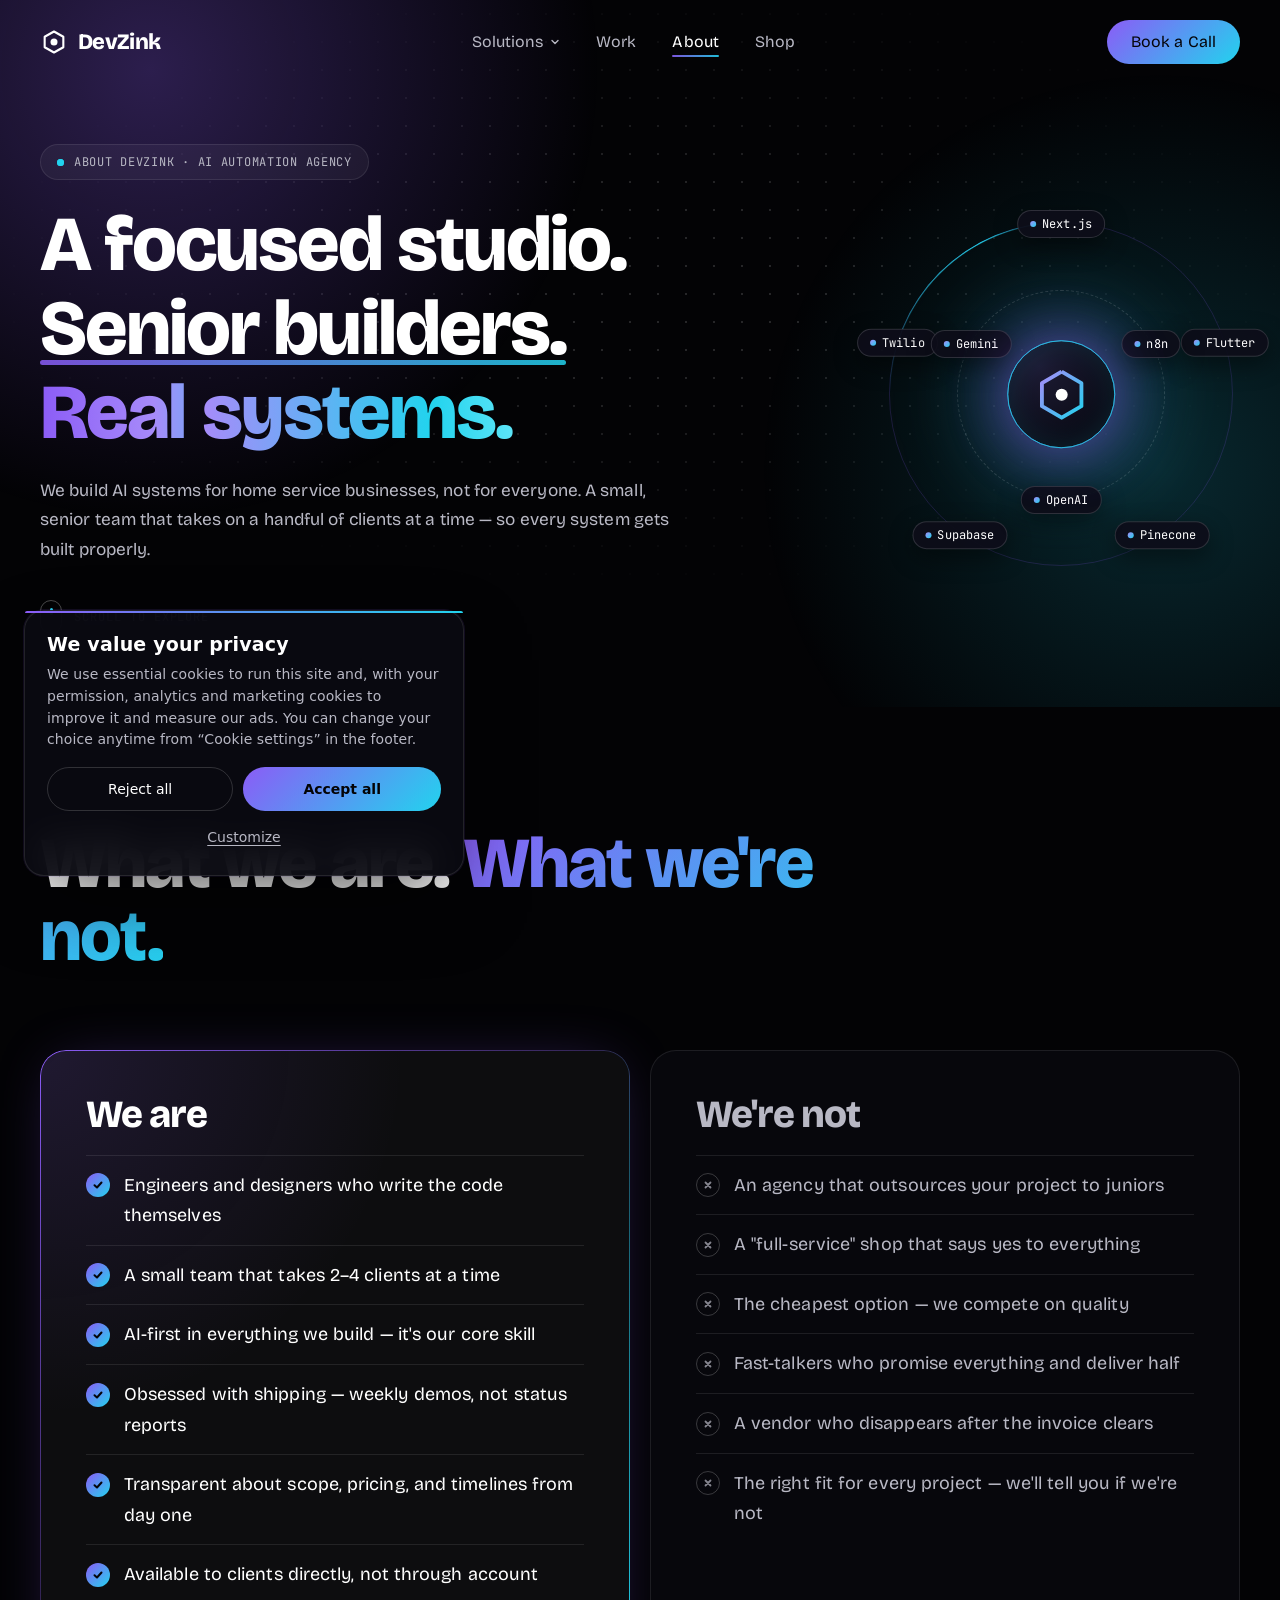
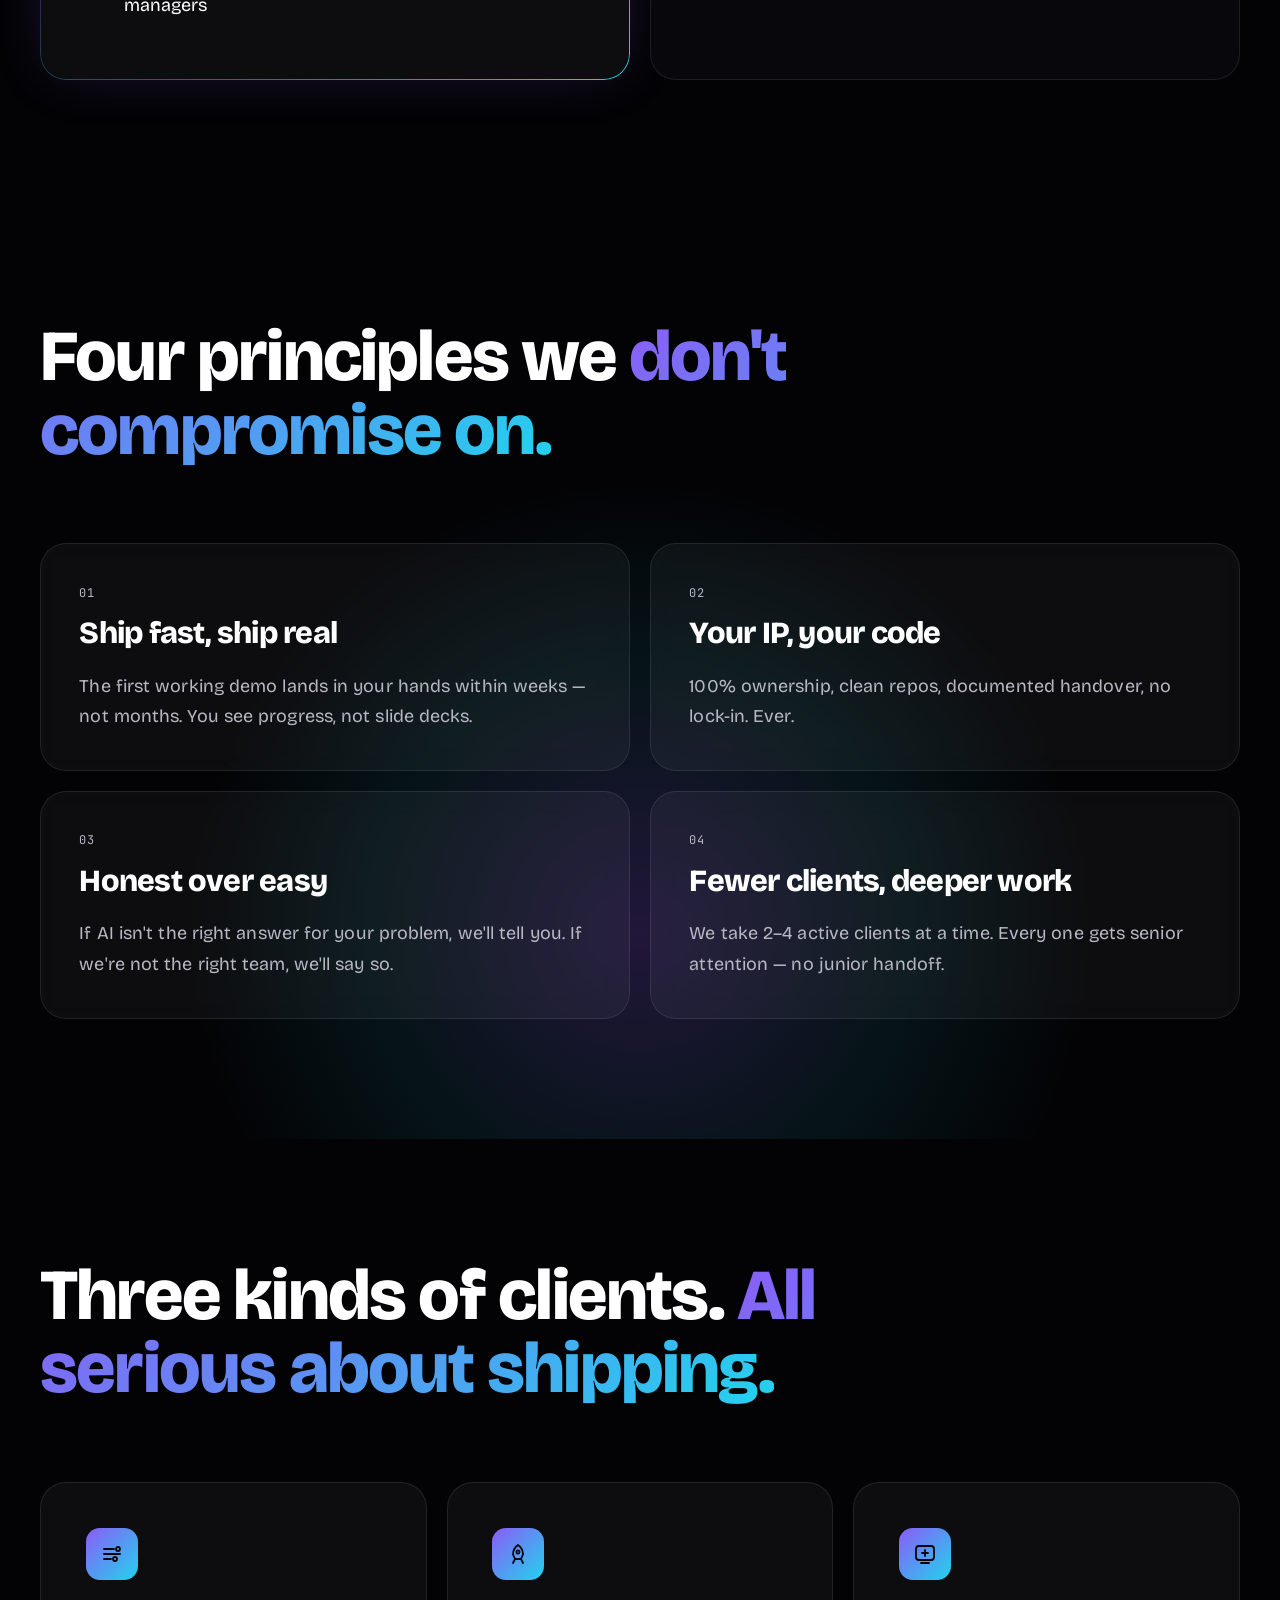
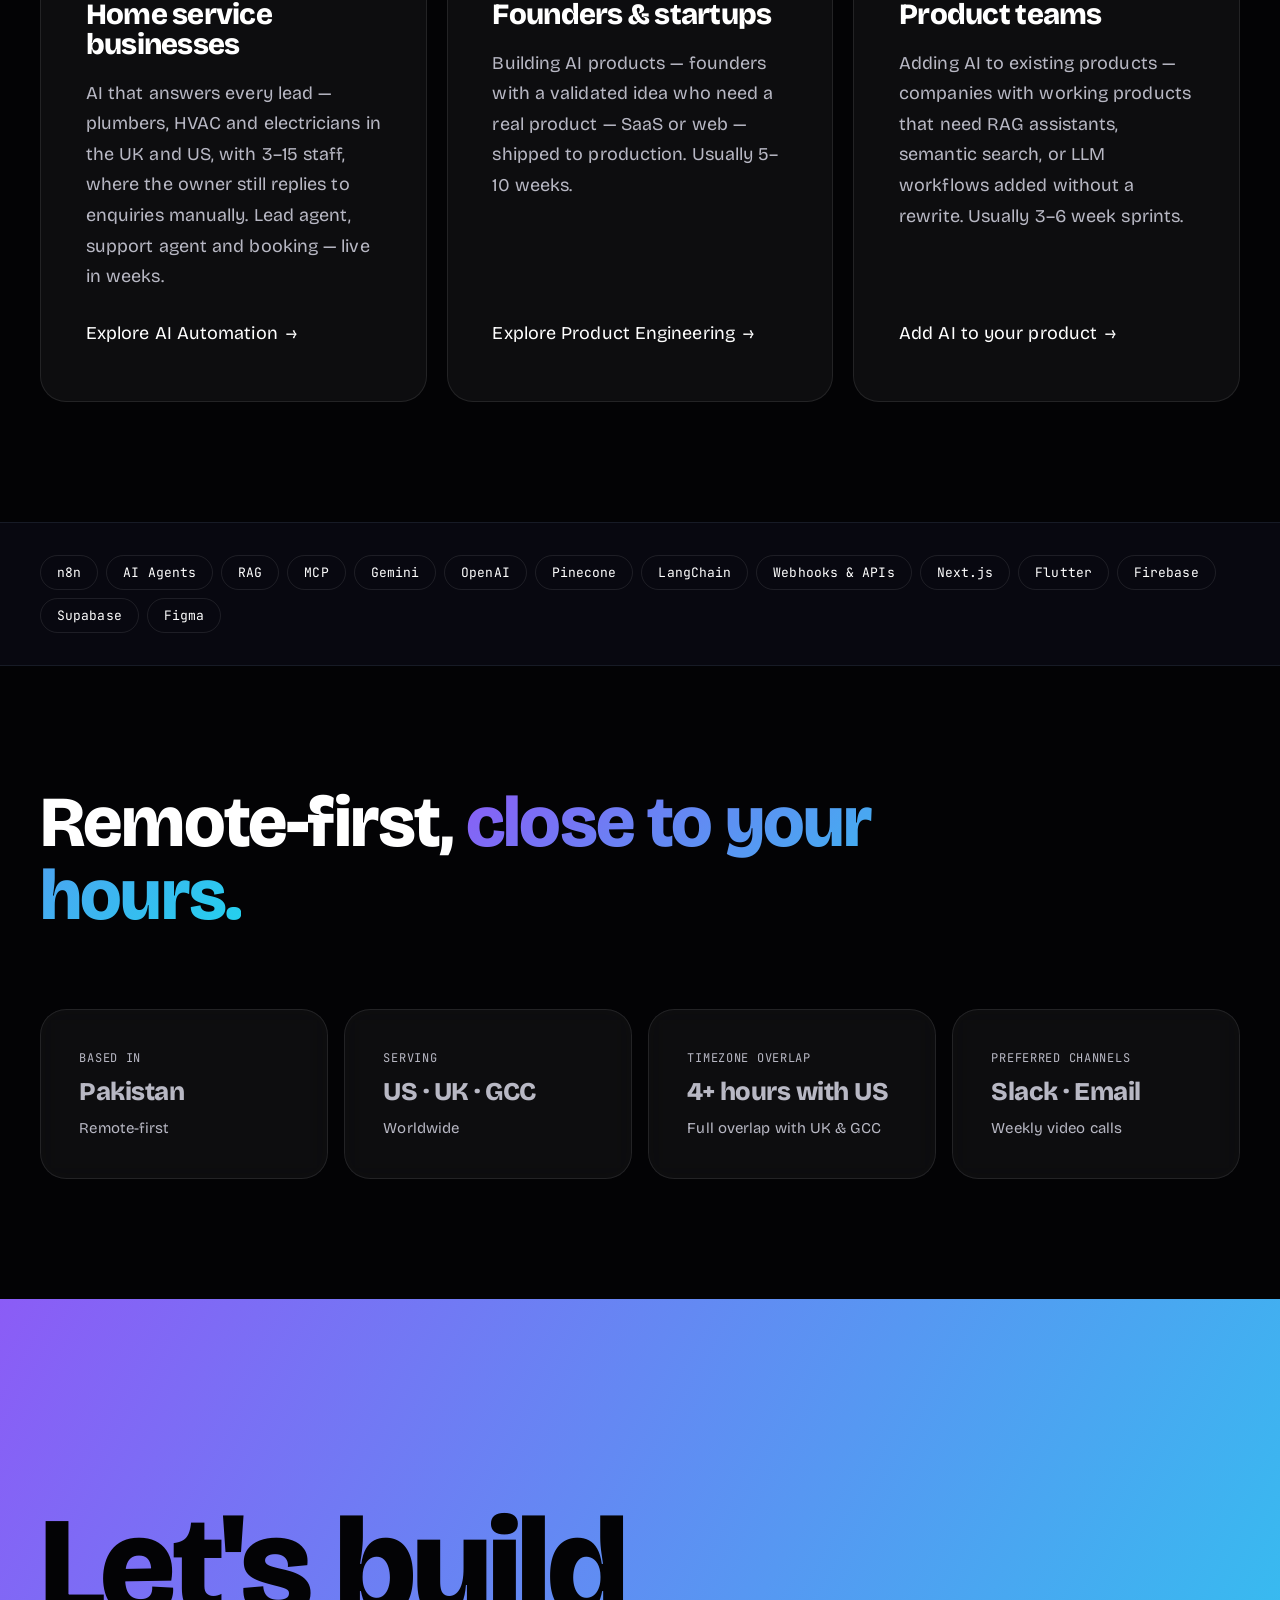
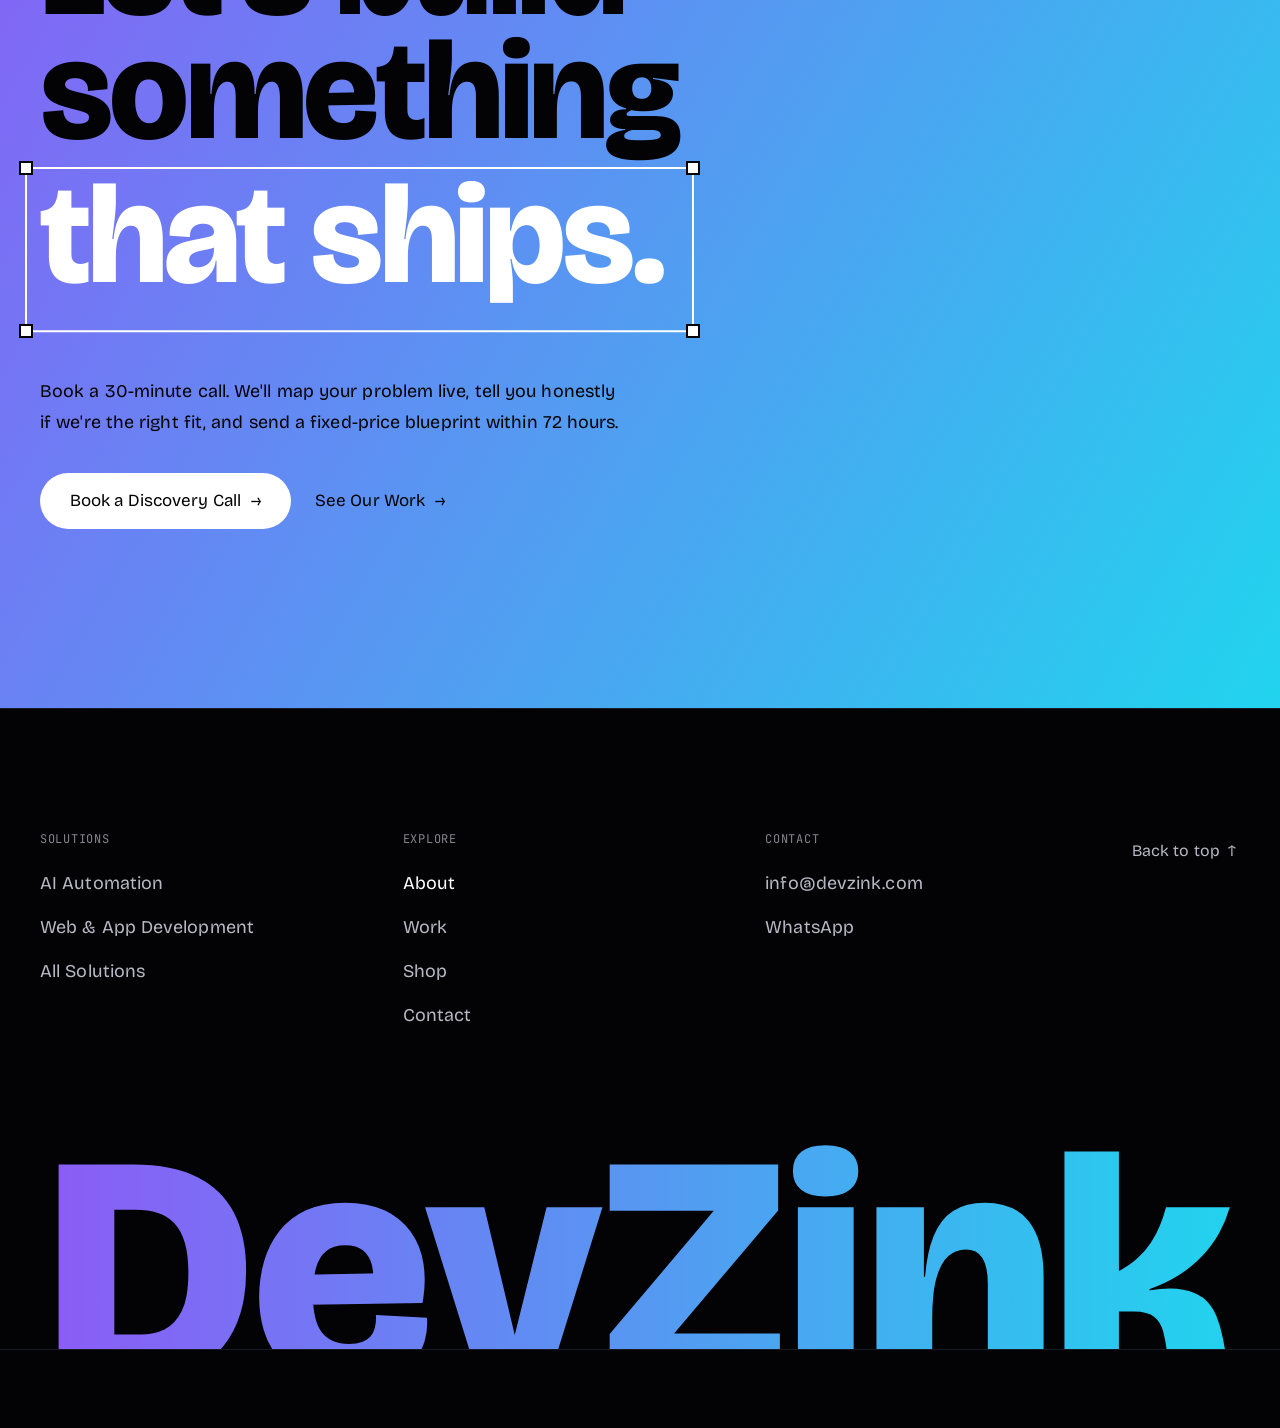
==== commit 10796f54: "About: remove 'Design first. AI ever since.' section (designer past must not lead; AI-first position" ====
--- a/about.html
+++ b/about.html
@@ -793,16 +793,6 @@
     </div>
   </section>
 
-  <!-- 3b. WHERE WE COME FROM -->
-  <section class="sec" id="background">
-    <div class="wrap">
-      <div class="sec__head" data-reveal>
-        <h2>Design first. <span class="gtext">AI ever since.</span></h2>
-        <p class="sec__sub">Before DevZink, we spent 2023&ndash;2025 in design &mdash; 600+ projects for clients worldwide. That eye for clean, fast, usable interfaces is still in everything we build. Since 2026, the work is AI systems: agents and automations that answer leads, book jobs and cut manual work for home service businesses.</p>
-      </div>
-    </div>
-  </section>
-
   <!-- 4. CAPABILITIES STRIP -->
   <section class="x-strip" aria-label="Capabilities">
     <div class="wrap x-strip__in" data-reveal>
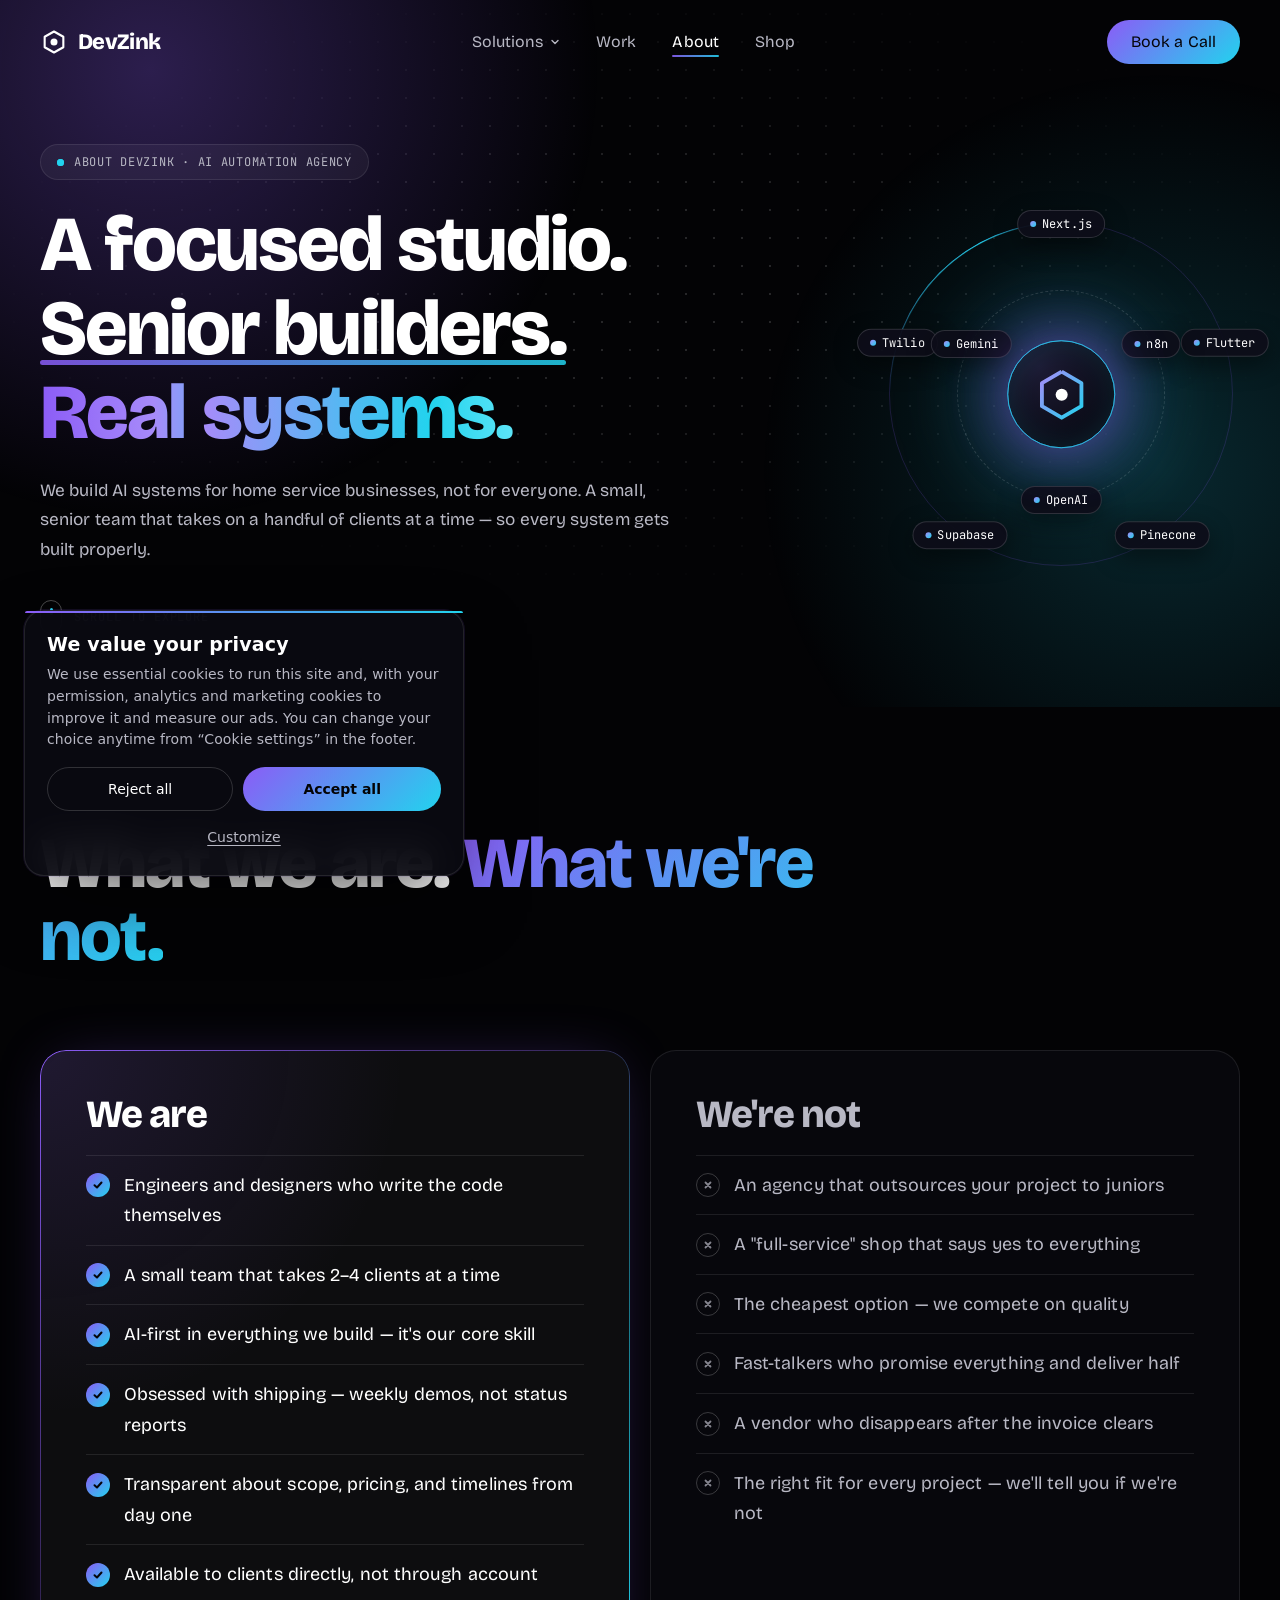
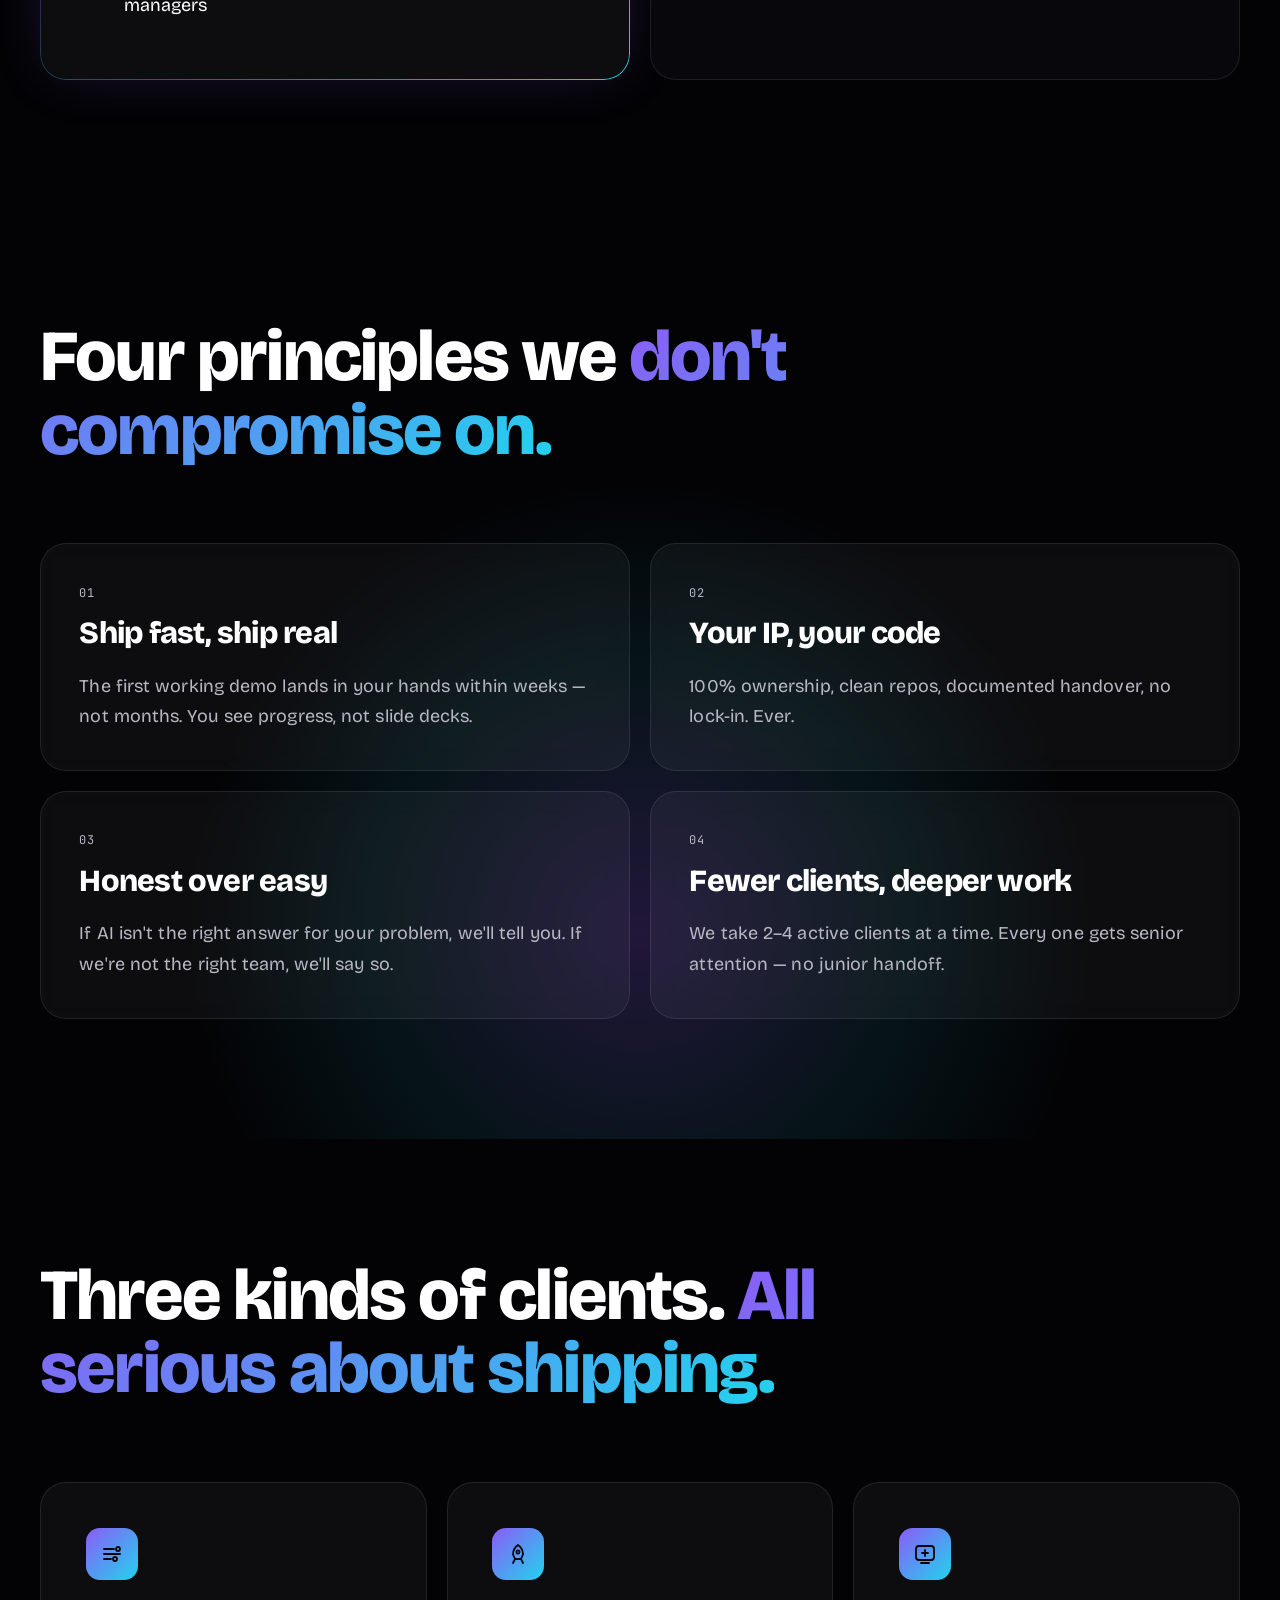
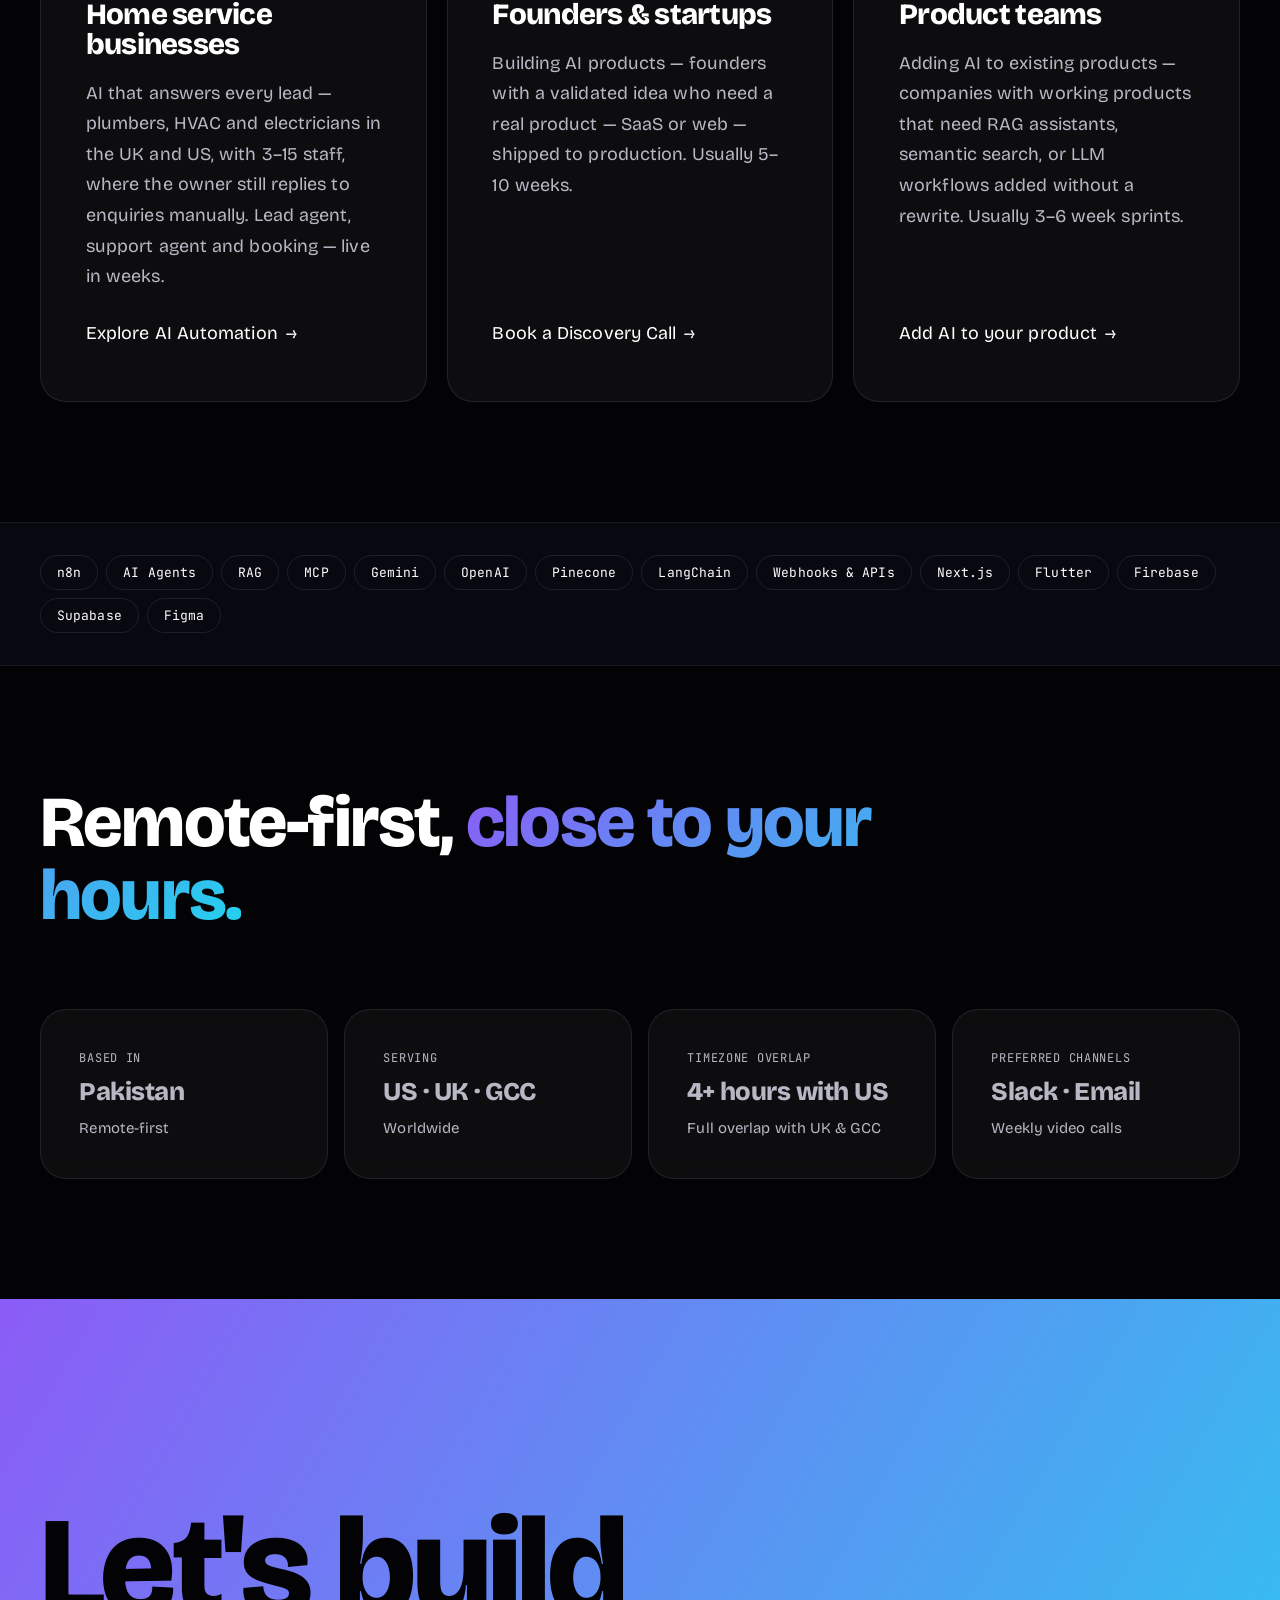
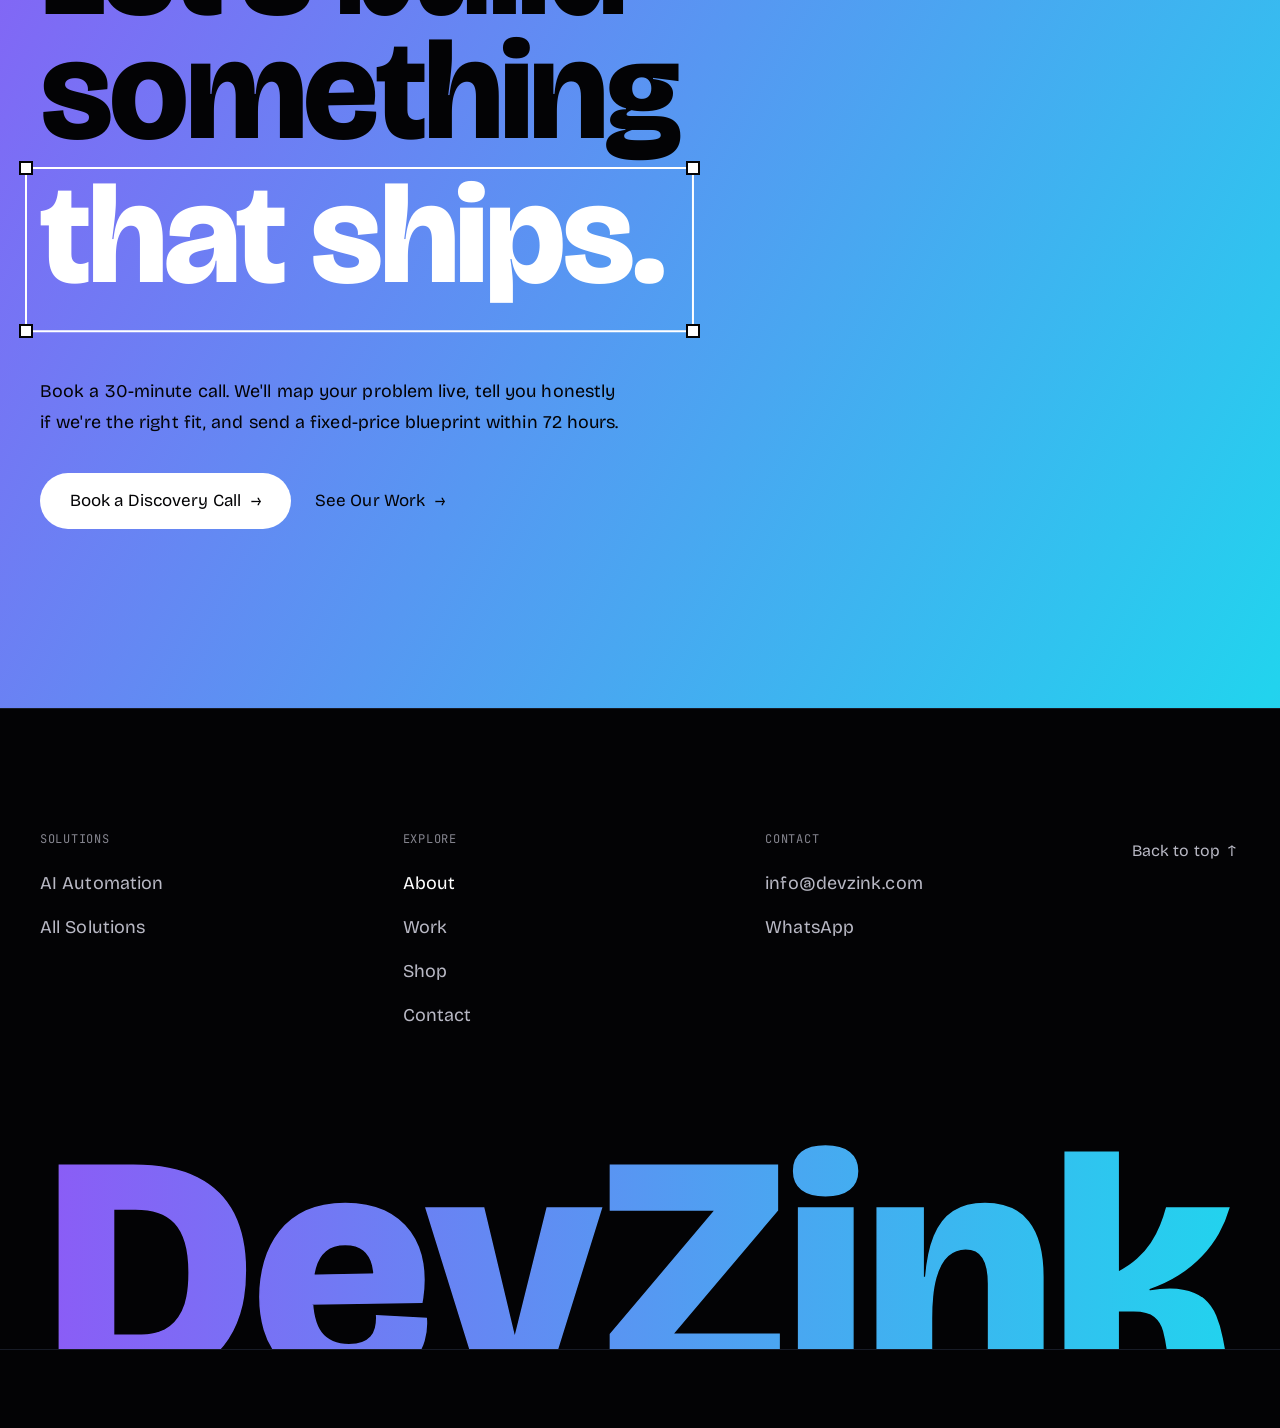
==== commit 4dafcf6e: "Remove AI Product Engineering service site-wide (nav, footer, Services on-demand panel, contact sele" ====
--- a/about.html
+++ b/about.html
@@ -7,7 +7,7 @@
 <!-- consent:end -->
 
 <meta name="viewport" content="width=device-width, initial-scale=1" />
-<title>About DevZink | AI Automation Agency &amp; Product Engineering Studio</title>
+<title>About DevZink | AI Automation Agency</title>
 <link rel="canonical" href="https://devzink.com/about" />
 <link rel="icon" href="/favicon.ico" sizes="any" />
 <link rel="icon" href="/favicon.svg" type="image/svg+xml" />
@@ -20,21 +20,21 @@
 <meta name="theme-color" content="#05050A" />
 <meta property="og:type" content="website" />
 <meta property="og:site_name" content="DevZink" />
-<meta property="og:title" content="About DevZink | AI Automation Agency &amp; Product Engineering Studio" />
-<meta property="og:description" content="DevZink is an AI automation agency and product studio building AI agents, AI websites and AI integrations that work in production." />
+<meta property="og:title" content="About DevZink | AI Automation Agency" />
+<meta property="og:description" content="DevZink is an AI automation agency building AI agents, AI websites and AI integrations that work in production." />
 <meta property="og:url" content="https://devzink.com/about" />
 <meta property="og:image" content="https://devzink.com/og-image.png" />
 <meta property="og:image:width" content="1200" />
 <meta property="og:image:height" content="630" />
 <meta name="twitter:card" content="summary_large_image" />
-<meta name="twitter:title" content="About DevZink | AI Automation Agency &amp; Product Engineering Studio" />
-<meta name="twitter:description" content="DevZink is an AI automation agency and product studio building AI agents, AI websites and AI integrations that work in production." />
+<meta name="twitter:title" content="About DevZink | AI Automation Agency" />
+<meta name="twitter:description" content="DevZink is an AI automation agency building AI agents, AI websites and AI integrations that work in production." />
 <meta name="twitter:image" content="https://devzink.com/og-image.png" />
-<meta name="description" content="DevZink is an AI automation agency and product studio building AI agents, AI websites and AI integrations that work in production." />
+<meta name="description" content="DevZink is an AI automation agency building AI agents, AI websites and AI integrations that work in production." />
 <link rel="preload" href="fonts/bricolage-grotesque-800.woff2" as="font" type="font/woff2" crossorigin />
 <link rel="preload" href="fonts/bricolage-grotesque-400.woff2" as="font" type="font/woff2" crossorigin />
 <!-- seo:start -->
-<meta name="keywords" content="AI automation agency, AI engineering studio, agentic AI engineers, product engineering studio" />
+<meta name="keywords" content="AI automation agency, AI engineering studio, agentic AI engineers" />
 <meta name="robots" content="index, follow, max-image-preview:large, max-snippet:-1, max-video-preview:-1" />
 <meta name="author" content="DevZink" />
 <meta property="og:locale" content="en_US" />
@@ -42,7 +42,7 @@
 <meta name="twitter:image:alt" content="DevZink AI automation agency" />
 <link rel="alternate" hreflang="en" href="https://devzink.com/about" />
 <link rel="alternate" hreflang="x-default" href="https://devzink.com/about" />
-<script type="application/ld+json">{"@context": "https://schema.org", "@graph": [{"@type": "Organization", "@id": "https://devzink.com/#org", "name": "DevZink", "url": "https://devzink.com/", "logo": "https://devzink.com/logo-512.png", "image": "https://devzink.com/og-image.png", "email": "info@devzink.com", "telephone": "+923304613837", "description": "DevZink is an AI automation agency building AI agents, AI websites and AI integrations for businesses worldwide.", "areaServed": "Worldwide", "knowsAbout": ["AI automation", "AI agents", "Agentic AI", "n8n automation", "RAG customer service agents", "Lead generation automation", "AI Web Engineering", "AI Product Engineering"]}, {"@type": "WebSite", "@id": "https://devzink.com/#website", "url": "https://devzink.com/", "name": "DevZink", "publisher": {"@id": "https://devzink.com/#org"}}, {"@type": "AboutPage", "@id": "https://devzink.com/about#webpage", "url": "https://devzink.com/about", "name": "About DevZink | AI Automation Agency & Product Engineering Studio", "description": "DevZink is an AI automation agency and product studio building AI agents, AI websites and AI integrations that work in production.", "isPartOf": {"@id": "https://devzink.com/#website"}, "about": {"@id": "https://devzink.com/#org"}, "inLanguage": "en"}, {"@type": "BreadcrumbList", "itemListElement": [{"@type": "ListItem", "position": 1, "name": "Home", "item": "https://devzink.com/"}, {"@type": "ListItem", "position": 2, "name": "About", "item": "https://devzink.com/about"}]}]}</script>
+<script type="application/ld+json">{"@context": "https://schema.org", "@graph": [{"@type": "Organization", "@id": "https://devzink.com/#org", "name": "DevZink", "url": "https://devzink.com/", "logo": "https://devzink.com/logo-512.png", "image": "https://devzink.com/og-image.png", "email": "info@devzink.com", "telephone": "+923304613837", "description": "DevZink is an AI automation agency building AI agents, AI websites and AI integrations for businesses worldwide.", "areaServed": "Worldwide", "knowsAbout": ["AI automation", "AI agents", "Agentic AI", "n8n automation", "RAG customer service agents", "Lead generation automation", "AI Web Engineering"]}, {"@type": "WebSite", "@id": "https://devzink.com/#website", "url": "https://devzink.com/", "name": "DevZink", "publisher": {"@id": "https://devzink.com/#org"}}, {"@type": "AboutPage", "@id": "https://devzink.com/about#webpage", "url": "https://devzink.com/about", "name": "About DevZink | AI Automation Agency", "description": "DevZink is an AI automation agency building AI agents, AI websites and AI integrations that work in production.", "isPartOf": {"@id": "https://devzink.com/#website"}, "about": {"@id": "https://devzink.com/#org"}, "inLanguage": "en"}, {"@type": "BreadcrumbList", "itemListElement": [{"@type": "ListItem", "position": 1, "name": "Home", "item": "https://devzink.com/"}, {"@type": "ListItem", "position": 2, "name": "About", "item": "https://devzink.com/about"}]}]}</script>
 <!-- seo:end -->
 <style>
 /* ===== Fonts ===== */
@@ -212,7 +212,7 @@
 @keyframes lineUp{to{transform:none}}
 .hl{display:inline-block;white-space:nowrap;padding-right:.04em;background:linear-gradient(90deg,#8B5CF6,#A78BFA 35%,#22D3EE 75%,#67E8F9) 0 50%/140% 100%;-webkit-background-clip:text;background-clip:text;color:#A78BFA;-webkit-text-fill-color:transparent;animation:hlShift 7s ease-in-out infinite alternate}
 @keyframes hlShift{to{background-position:100% 50%}}
-@media (max-width:420px){.line{white-space:normal}}
+@media (max-width:980px){.line{white-space:normal}}
 .hero__sub{max-width:640px;color:var(--muted);font-size:clamp(17px,1.35vw,19px)}
 .cta{display:flex;flex-wrap:wrap;align-items:center;gap:12px 20px;margin-top:36px}
 .hero .cta{margin-top:32px}
@@ -657,9 +657,8 @@
           <div class="dd__in">
             <ul class="dd__list">
               <li style="--i:0"><a href="/ai-automation"><b>AI Agents &amp; Automation</b><span>Lead capture, replies &amp; follow-up, hands-free.</span></a></li>
-              <li style="--i:1"><a href="/services#web"><b>AI Web Engineering</b><span>Website + AI layer, built together.</span></a></li>
-              <li style="--i:2"><a href="/web-app-development"><b>AI Product Engineering <span class="dd__tag">On-Demand</span></b><span>SaaS platforms &amp; apps with AI at the core.</span></a></li>
-              <li style="--i:3"><a class="dd__all" href="/services">View all solutions <span class="arrow" aria-hidden="true">→</span></a></li>
+              <li style="--i:1"><a href="/ai-web-engineering"><b>AI Web Engineering</b><span>Website + AI layer, built together.</span></a></li>
+              <li style="--i:2"><a class="dd__all" href="/services">View all solutions <span class="arrow" aria-hidden="true">→</span></a></li>
             </ul>
           </div>
         </div>
@@ -677,8 +676,7 @@
     <li style="--i:0"><a class="mmenu__big" href="/services">Solutions <span class="arrow" aria-hidden="true">→</span></a>
       <ul class="mmenu__sub">
         <li><a href="/ai-automation">AI Agents &amp; Automation</a></li>
-        <li><a href="/services#web">AI Web Engineering</a></li>
-        <li><a href="/web-app-development">AI Product Engineering <span class="dd__tag">On-Demand</span></a></li>
+        <li><a href="/ai-web-engineering">AI Web Engineering</a></li>
       </ul>
     </li>
     <li style="--i:1"><a class="mmenu__big" href="/work">Work <span class="arrow" aria-hidden="true">→</span></a></li>
@@ -781,13 +779,13 @@
           <div class="panel__icon" aria-hidden="true"><svg width="24" height="24" viewBox="0 0 24 24" fill="none" stroke="currentColor" stroke-width="1.8" stroke-linecap="round" stroke-linejoin="round"><path d="M12 3c3 2 5 5.5 5 9.5L15 17H9l-2-4.5C7 8.5 9 5 12 3z"/><circle cx="12" cy="10" r="1.6"/><path d="M9 17l-2 4M15 17l2 4"/></svg></div>
           <h3><span class="panel__title">Founders &amp; startups</span></h3>
           <p class="panel__lead">Building AI products &mdash; founders with a validated idea who need a real product — SaaS or web — shipped to production. Usually 5–10 weeks.</p>
-          <a class="textlink" href="/web-app-development">Explore Product Engineering <span class="arrow" aria-hidden="true">→</span></a>
+          <a class="textlink" href="/contact">Book a Discovery Call <span class="arrow" aria-hidden="true">→</span></a>
         </article>
         <article class="panel" data-reveal style="--d:.2s">
           <div class="panel__icon" aria-hidden="true"><svg width="24" height="24" viewBox="0 0 24 24" fill="none" stroke="currentColor" stroke-width="1.8" stroke-linecap="round" stroke-linejoin="round"><rect x="3" y="4" width="18" height="14" rx="3"/><path d="M12 8v6M9 11h6M8 21h8"/></svg></div>
           <h3><span class="panel__title">Product teams</span></h3>
           <p class="panel__lead">Adding AI to existing products &mdash; companies with working products that need RAG assistants, semantic search, or LLM workflows added without a rewrite. Usually 3–6 week sprints.</p>
-          <a class="textlink" href="/web-app-development">Add AI to your product <span class="arrow" aria-hidden="true">→</span></a>
+          <a class="textlink" href="/contact">Add AI to your product <span class="arrow" aria-hidden="true">→</span></a>
         </article>
       </div>
     </div>
@@ -836,7 +834,6 @@
         <p class="foot__h mono">Solutions</p>
         <ul>
           <li><a href="/ai-automation">AI Automation</a></li>
-          <li><a href="/web-app-development">Web &amp; App Development</a></li>
           <li><a href="/services">All Solutions</a></li>
         </ul>
       </nav>
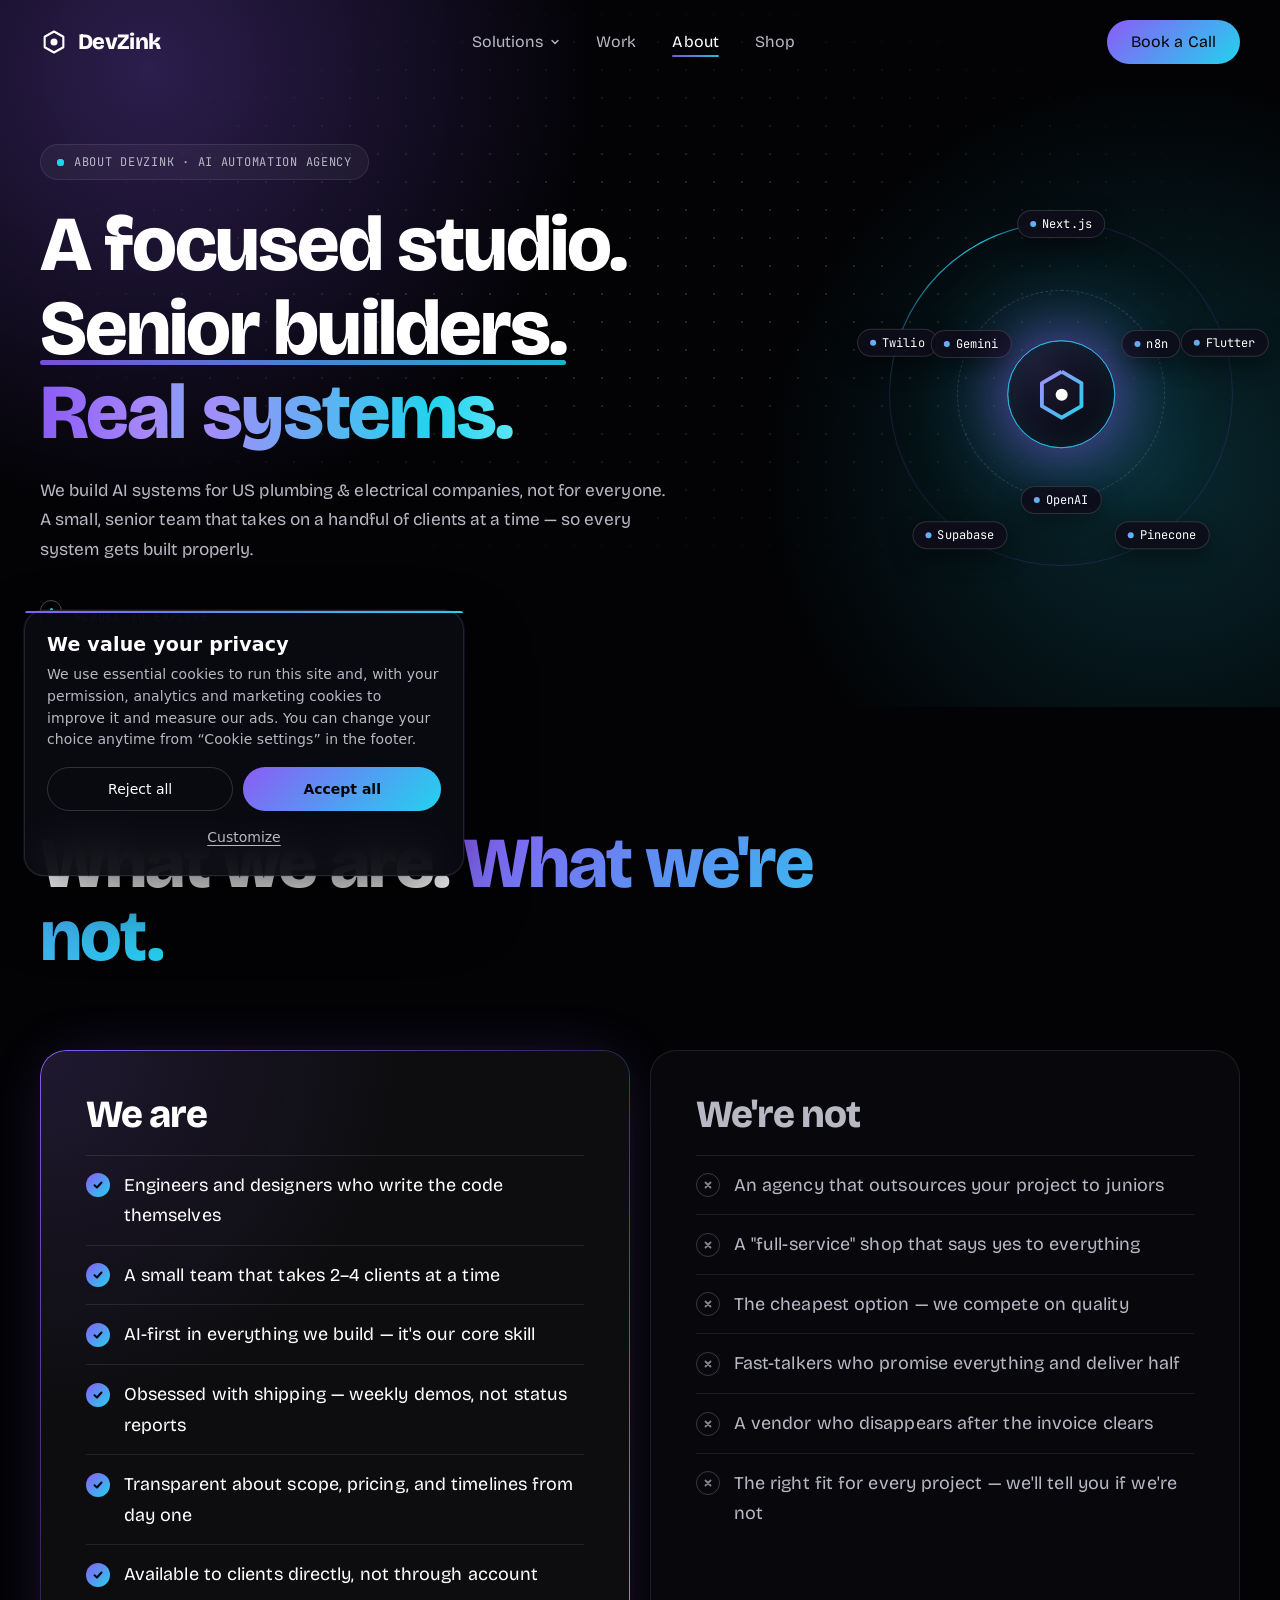
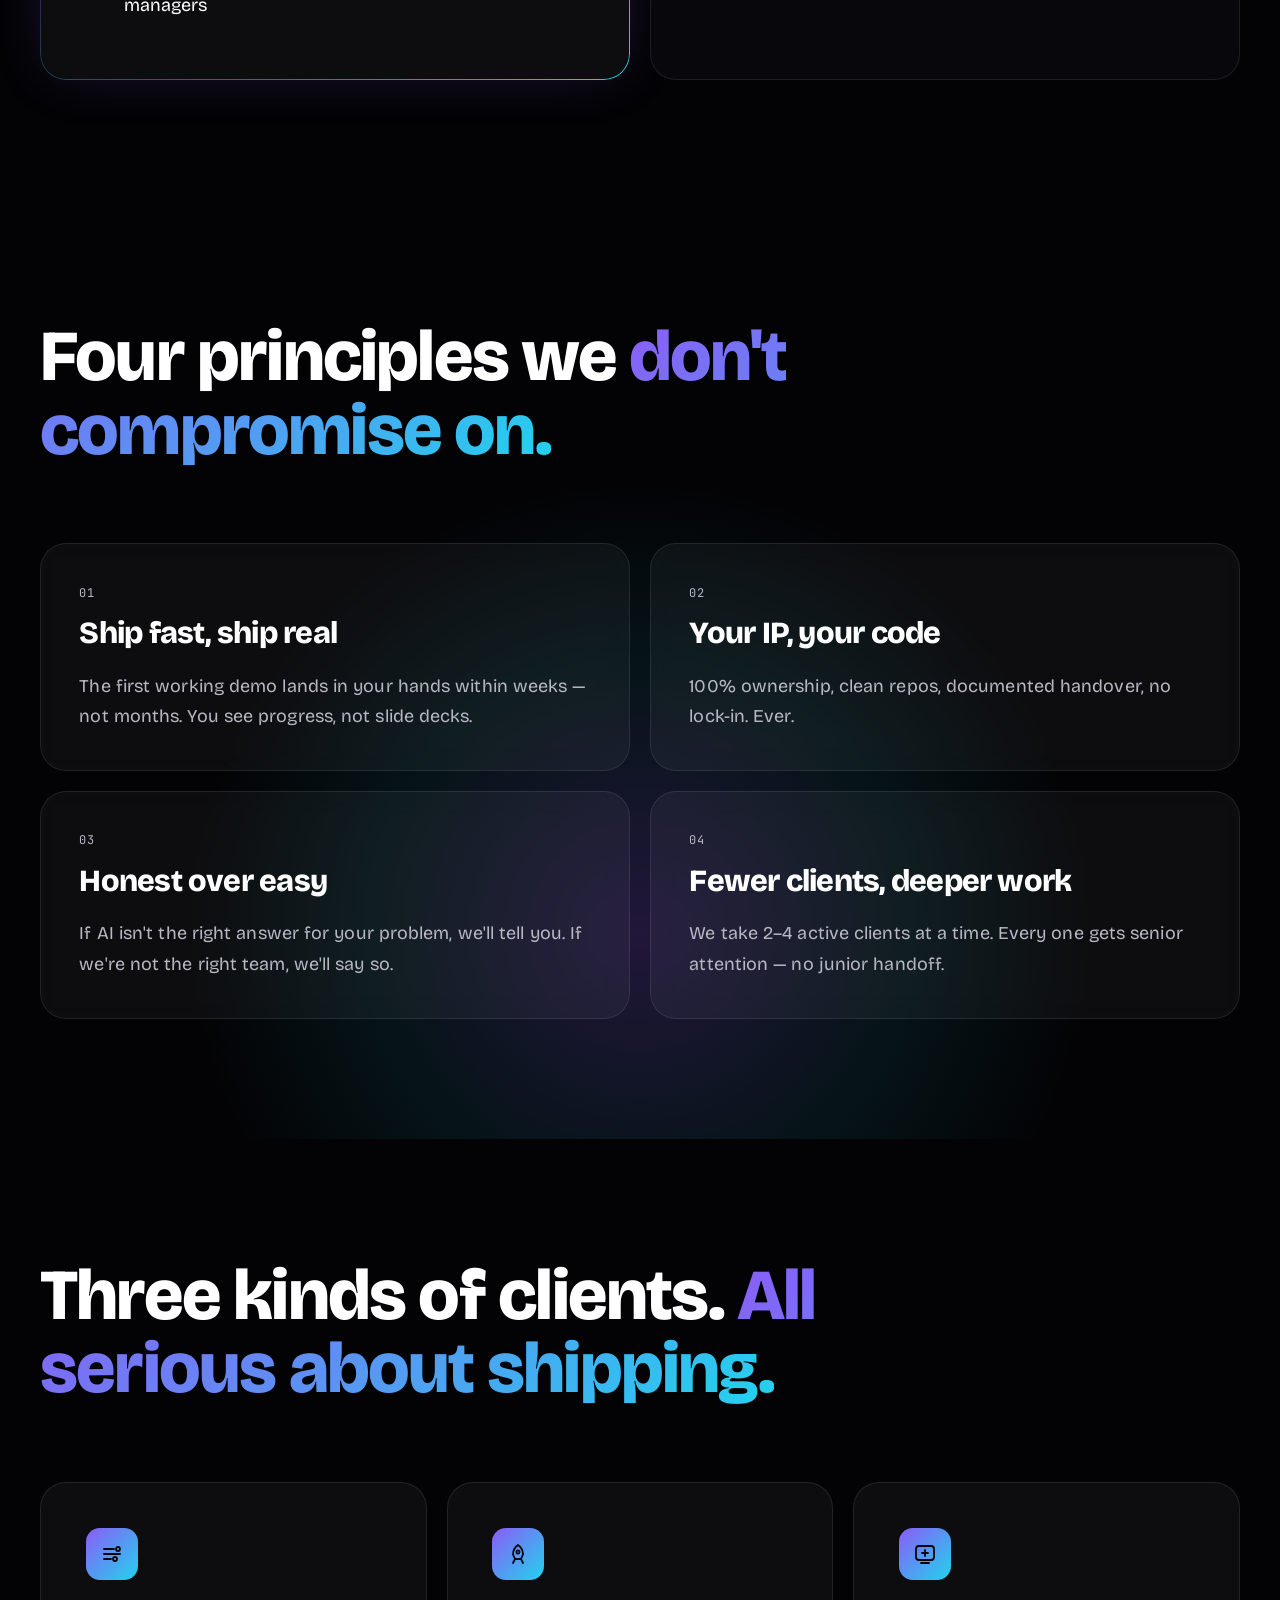
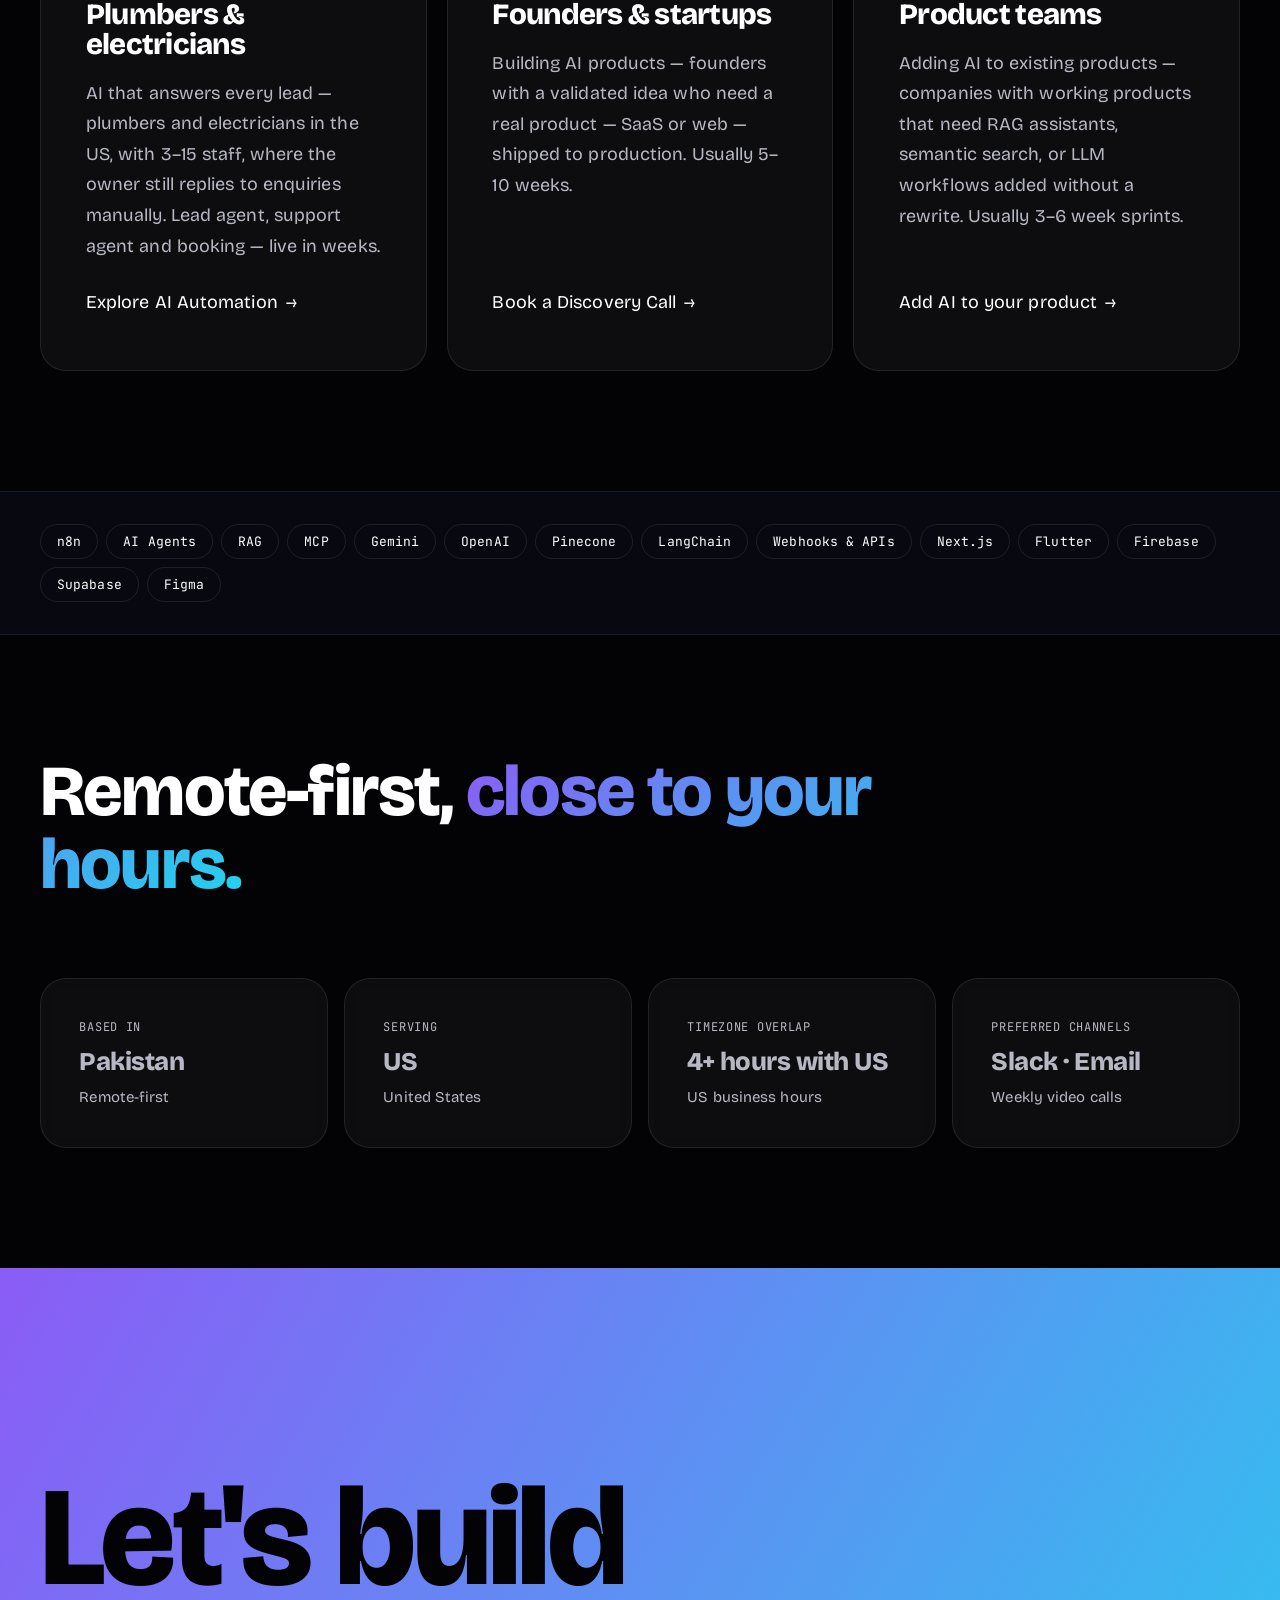
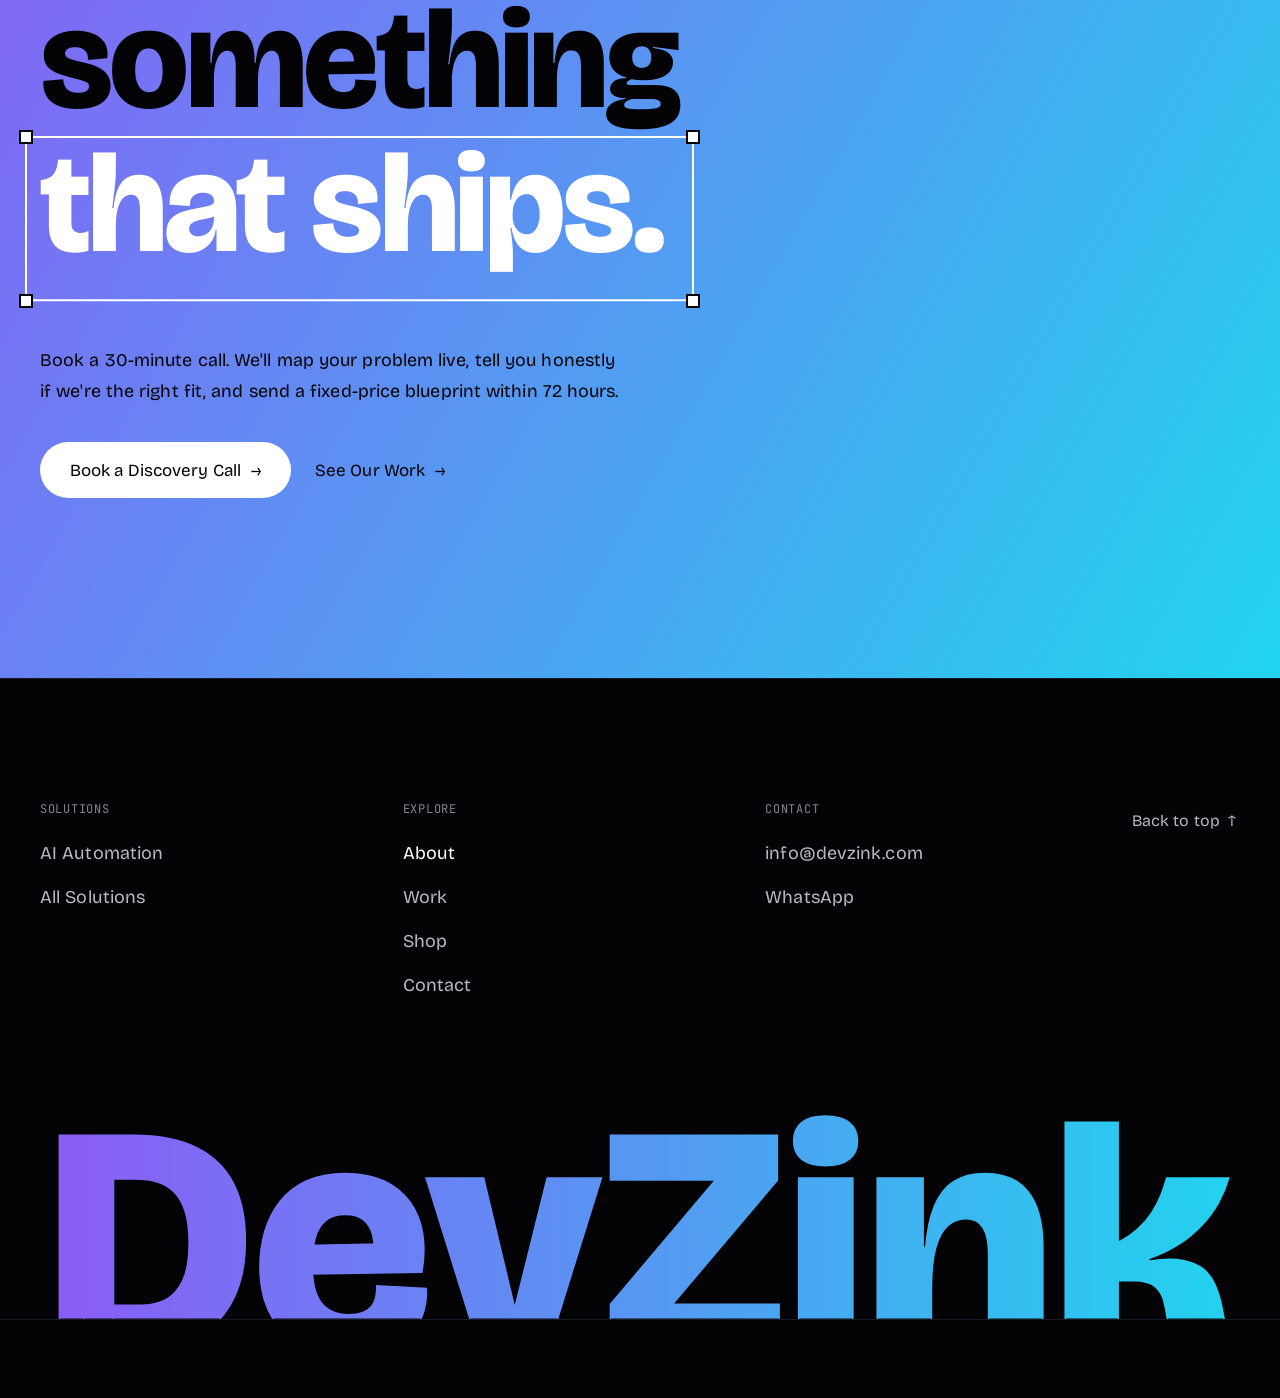
==== commit 7f238dca: "Website: narrow to US plumbers & electricians — hero line, Solutions systems, Shop 3 offer cards, Wh" ====
--- a/about.html
+++ b/about.html
@@ -702,7 +702,7 @@
           <span class="line"><span style="--i:1">Senior builders.</span></span>
           <span class="line"><span style="--i:2"><span class="hl">Real</span> <span class="rotw" aria-hidden="true"><span class="rotw__w" style="--k:0">systems.</span><span class="rotw__w" style="--k:1">agents.</span><span class="rotw__w" style="--k:2">products.</span><span class="rotw__w" style="--k:3">results.</span></span><span class="sr">systems.</span></span></span>
         </h1>
-        <p class="hero__sub fade-up" style="--d:.6s">We build AI systems for home service businesses, not for everyone. A small, senior team that takes on a handful of clients at a time — so every system gets built properly.</p>
+        <p class="hero__sub fade-up" style="--d:.6s">We build AI systems for US plumbing &amp; electrical companies, not for everyone. A small, senior team that takes on a handful of clients at a time — so every system gets built properly.</p>
         <a class="scroll-cue fade-up" style="--d:.8s" href="#straight-talk"><span class="scroll-cue__m" aria-hidden="true"></span>Scroll to explore</a>
       </div>
       <div class="hx-mark ob" aria-hidden="true">
@@ -771,8 +771,8 @@
       <div class="panels x-panels3" data-fx=".panel">
         <article class="panel" data-reveal>
           <div class="panel__icon" aria-hidden="true"><svg width="24" height="24" viewBox="0 0 24 24" fill="none" stroke="currentColor" stroke-width="1.8" stroke-linecap="round" stroke-linejoin="round"><path d="M4 7h10M4 12h16M4 17h7"/><circle cx="18" cy="7" r="2"/><circle cx="15" cy="17" r="2"/></svg></div>
-          <h3><span class="panel__title">Home service businesses</span></h3>
-          <p class="panel__lead">AI that answers every lead &mdash; plumbers, HVAC and electricians in the UK and US, with 3&ndash;15 staff, where the owner still replies to enquiries manually. Lead agent, support agent and booking &mdash; live in weeks.</p>
+          <h3><span class="panel__title">Plumbers &amp; electricians</span></h3>
+          <p class="panel__lead">AI that answers every lead &mdash; plumbers and electricians in the US, with 3&ndash;15 staff, where the owner still replies to enquiries manually. Lead agent, support agent and booking &mdash; live in weeks.</p>
           <a class="textlink" href="/ai-automation">Explore AI Automation <span class="arrow" aria-hidden="true">→</span></a>
         </article>
         <article class="panel" data-reveal style="--d:.1s">
@@ -808,8 +808,8 @@
       </div>
       <div class="x-facts" data-fx=".pr">
         <div class="pr glass" data-reveal><p class="pr__n mono">Based in</p><p class="x-fact">Pakistan</p><p class="x-fact__s">Remote-first</p></div>
-        <div class="pr glass" data-reveal style="--d:.08s"><p class="pr__n mono">Serving</p><p class="x-fact">US · UK · GCC</p><p class="x-fact__s">Worldwide</p></div>
-        <div class="pr glass" data-reveal style="--d:.16s"><p class="pr__n mono">Timezone overlap</p><p class="x-fact">4+ hours with US</p><p class="x-fact__s">Full overlap with UK &amp; GCC</p></div>
+        <div class="pr glass" data-reveal style="--d:.08s"><p class="pr__n mono">Serving</p><p class="x-fact">US</p><p class="x-fact__s">United States</p></div>
+        <div class="pr glass" data-reveal style="--d:.16s"><p class="pr__n mono">Timezone overlap</p><p class="x-fact">4+ hours with US</p><p class="x-fact__s">US business hours</p></div>
         <div class="pr glass" data-reveal style="--d:.24s"><p class="pr__n mono">Preferred channels</p><p class="x-fact">Slack · Email</p><p class="x-fact__s">Weekly video calls</p></div>
       </div>
     </div>
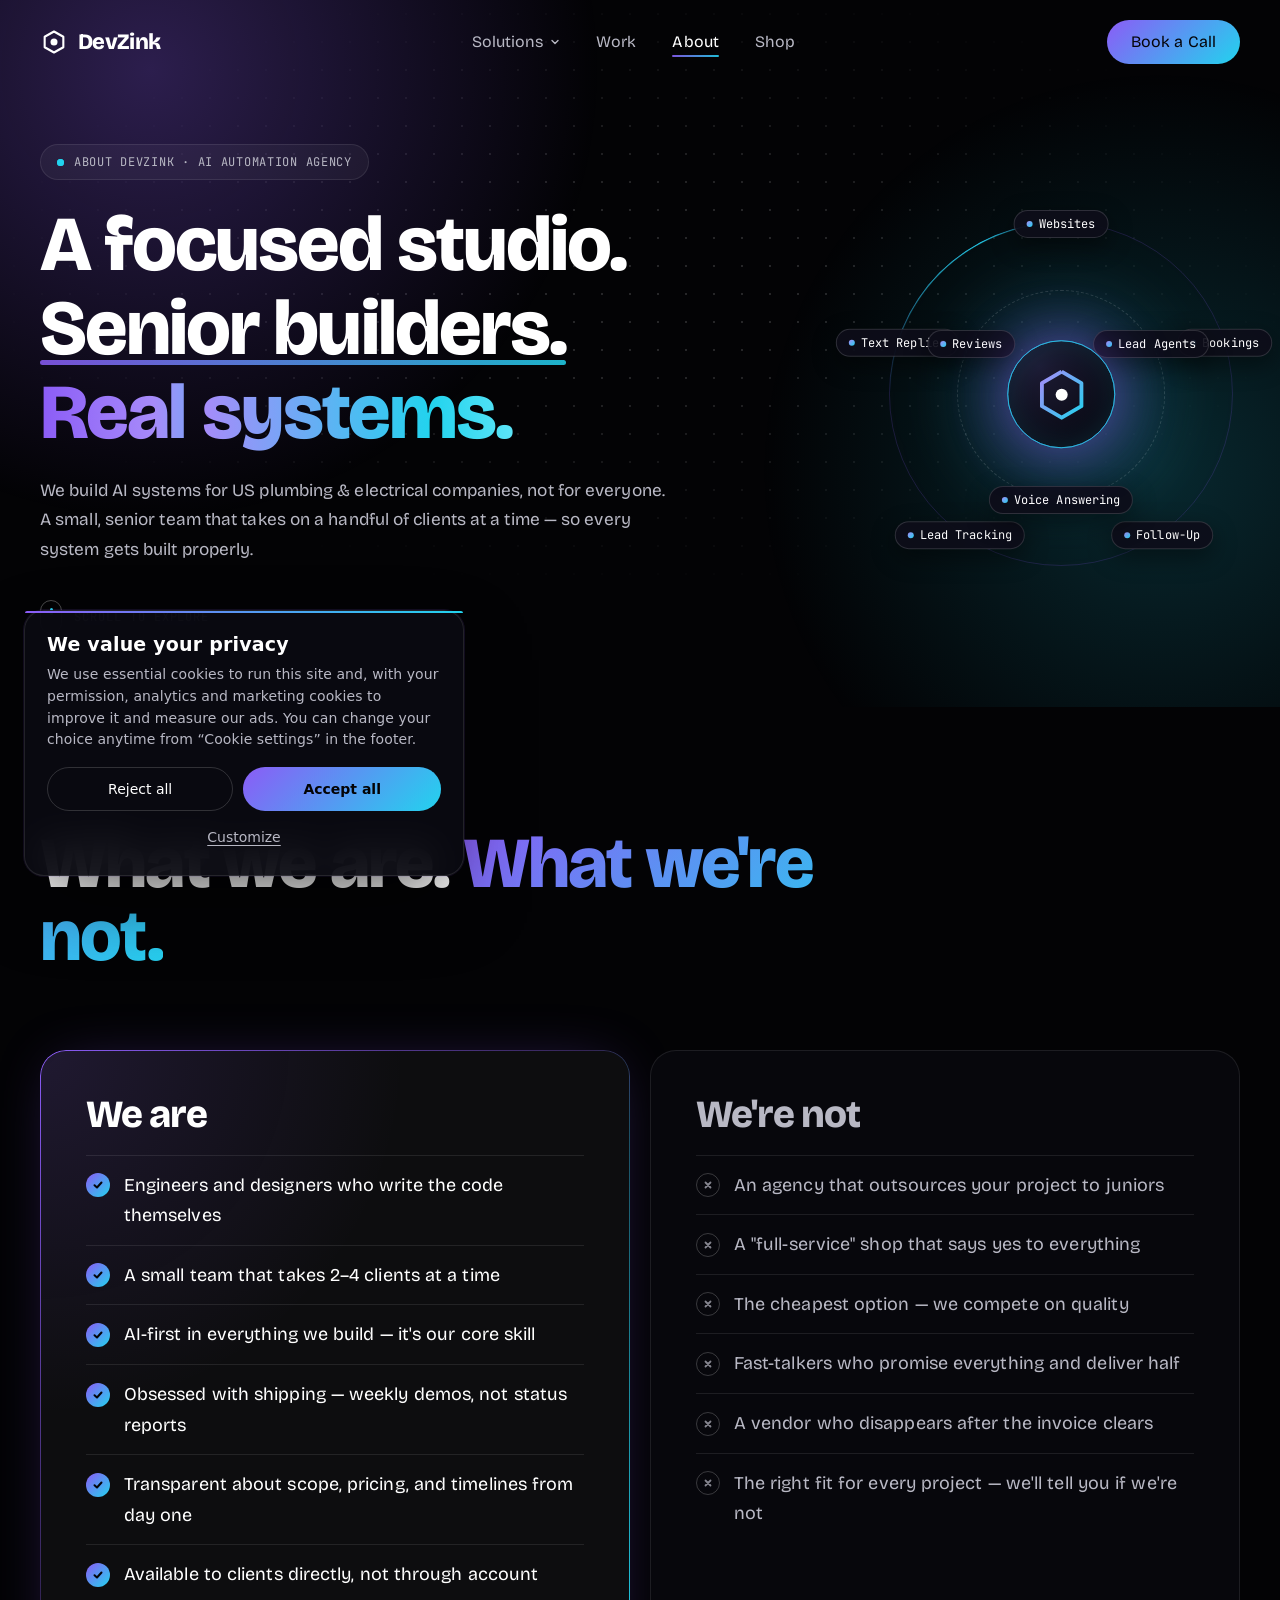
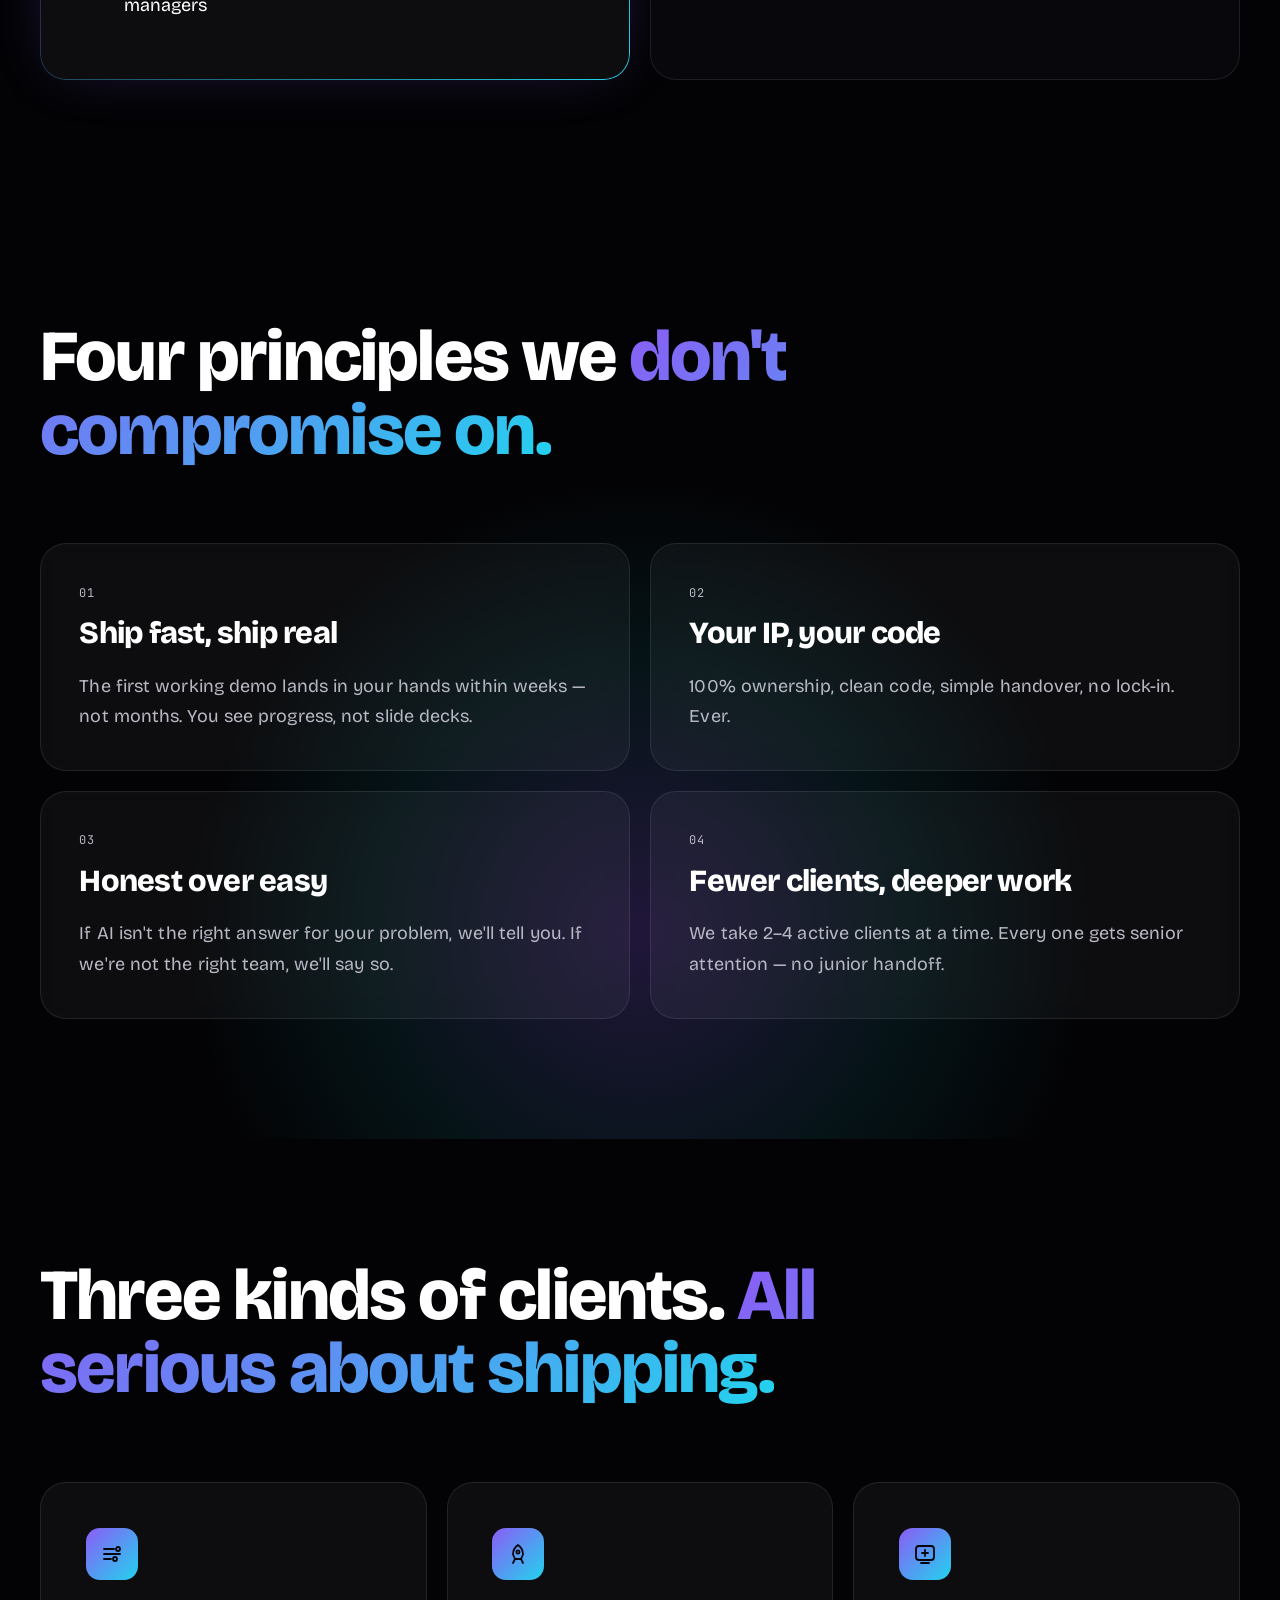
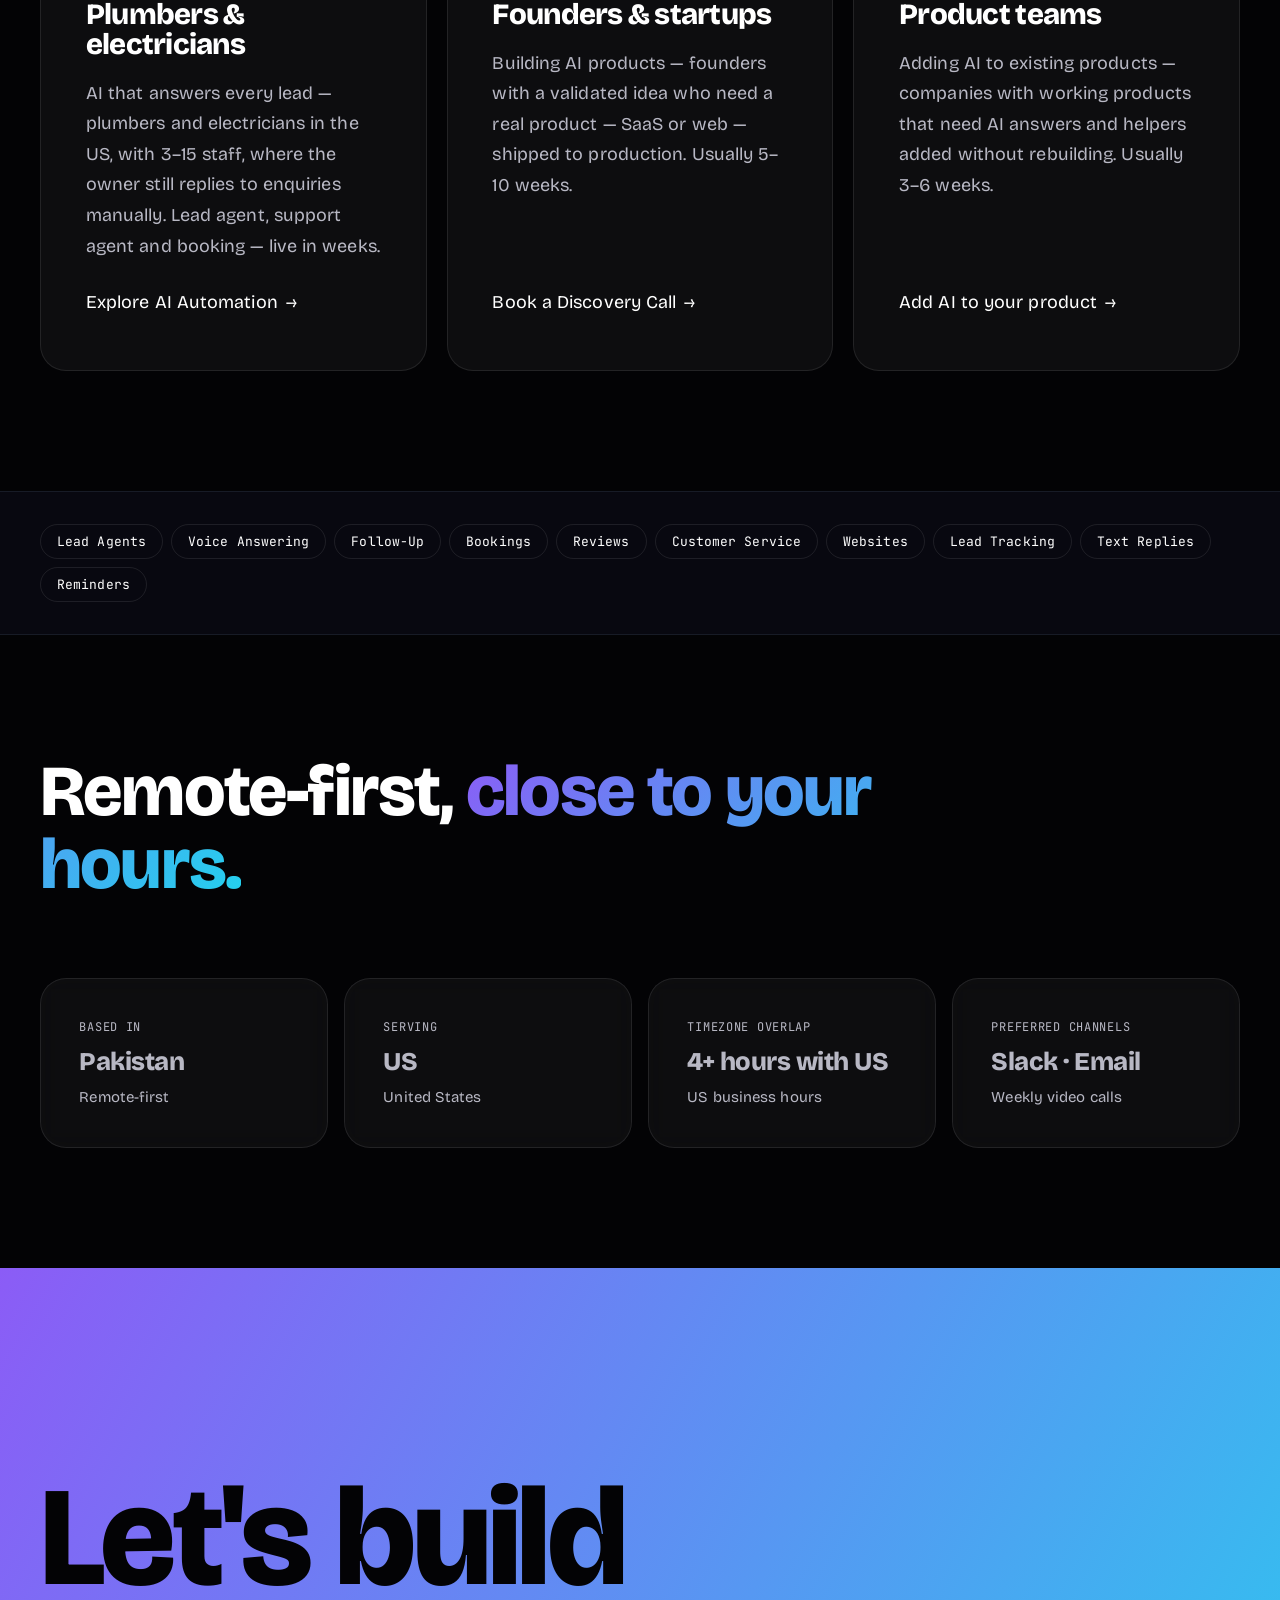
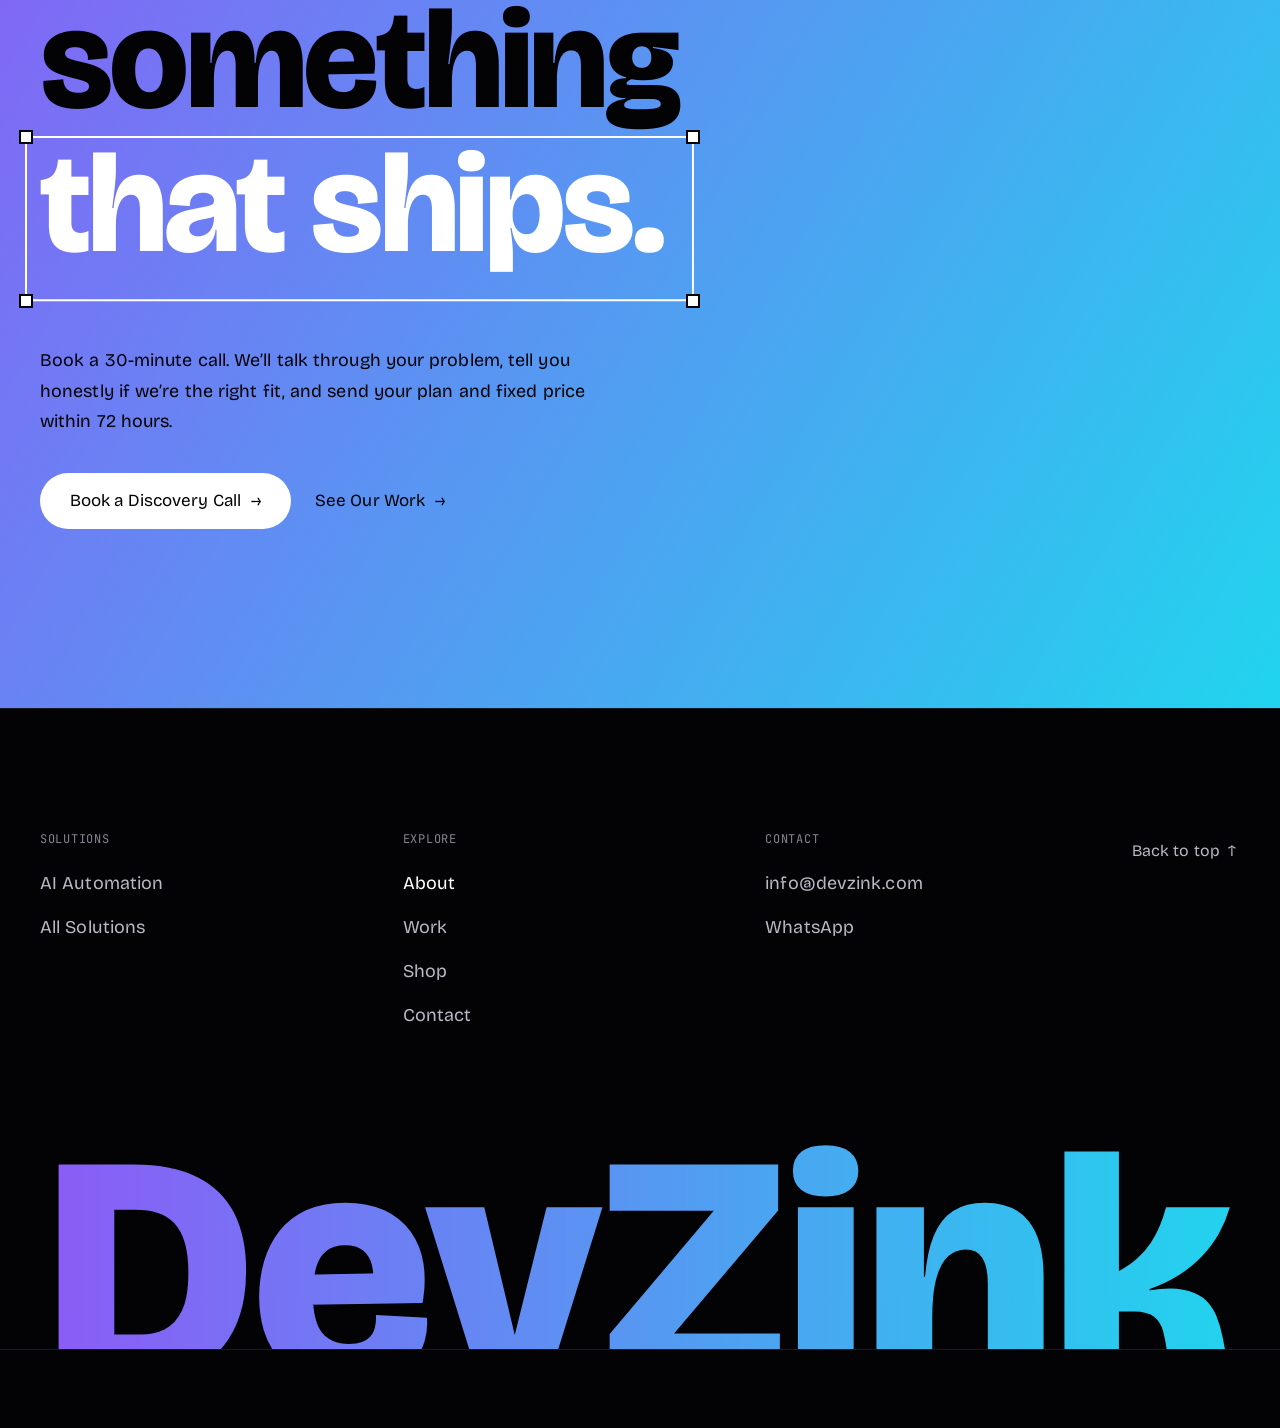
==== commit 57cc7094: "Offers rewrite: plain-language 8-system copy from Offer PDFs, short shop CTA" ====
--- a/about.html
+++ b/about.html
@@ -21,16 +21,16 @@
 <meta property="og:type" content="website" />
 <meta property="og:site_name" content="DevZink" />
 <meta property="og:title" content="About DevZink | AI Automation Agency" />
-<meta property="og:description" content="DevZink is an AI automation agency building AI agents, AI websites and AI integrations that work in production." />
+<meta property="og:description" content="DevZink is an AI automation agency building AI agents, AI websites and AI systems that work in production." />
 <meta property="og:url" content="https://devzink.com/about" />
 <meta property="og:image" content="https://devzink.com/og-image.png" />
 <meta property="og:image:width" content="1200" />
 <meta property="og:image:height" content="630" />
 <meta name="twitter:card" content="summary_large_image" />
 <meta name="twitter:title" content="About DevZink | AI Automation Agency" />
-<meta name="twitter:description" content="DevZink is an AI automation agency building AI agents, AI websites and AI integrations that work in production." />
+<meta name="twitter:description" content="DevZink is an AI automation agency building AI agents, AI websites and AI systems that work in production." />
 <meta name="twitter:image" content="https://devzink.com/og-image.png" />
-<meta name="description" content="DevZink is an AI automation agency building AI agents, AI websites and AI integrations that work in production." />
+<meta name="description" content="DevZink is an AI automation agency building AI agents, AI websites and AI systems that work in production." />
 <link rel="preload" href="fonts/bricolage-grotesque-800.woff2" as="font" type="font/woff2" crossorigin />
 <link rel="preload" href="fonts/bricolage-grotesque-400.woff2" as="font" type="font/woff2" crossorigin />
 <!-- seo:start -->
@@ -42,7 +42,7 @@
 <meta name="twitter:image:alt" content="DevZink AI automation agency" />
 <link rel="alternate" hreflang="en" href="https://devzink.com/about" />
 <link rel="alternate" hreflang="x-default" href="https://devzink.com/about" />
-<script type="application/ld+json">{"@context": "https://schema.org", "@graph": [{"@type": "Organization", "@id": "https://devzink.com/#org", "name": "DevZink", "url": "https://devzink.com/", "logo": "https://devzink.com/logo-512.png", "image": "https://devzink.com/og-image.png", "email": "info@devzink.com", "telephone": "+923304613837", "description": "DevZink is an AI automation agency building AI agents, AI websites and AI integrations for businesses worldwide.", "areaServed": "Worldwide", "knowsAbout": ["AI automation", "AI agents", "Agentic AI", "n8n automation", "RAG customer service agents", "Lead generation automation", "AI Web Engineering"]}, {"@type": "WebSite", "@id": "https://devzink.com/#website", "url": "https://devzink.com/", "name": "DevZink", "publisher": {"@id": "https://devzink.com/#org"}}, {"@type": "AboutPage", "@id": "https://devzink.com/about#webpage", "url": "https://devzink.com/about", "name": "About DevZink | AI Automation Agency", "description": "DevZink is an AI automation agency building AI agents, AI websites and AI integrations that work in production.", "isPartOf": {"@id": "https://devzink.com/#website"}, "about": {"@id": "https://devzink.com/#org"}, "inLanguage": "en"}, {"@type": "BreadcrumbList", "itemListElement": [{"@type": "ListItem", "position": 1, "name": "Home", "item": "https://devzink.com/"}, {"@type": "ListItem", "position": 2, "name": "About", "item": "https://devzink.com/about"}]}]}</script>
+<script type="application/ld+json">{"@context": "https://schema.org", "@graph": [{"@type": "Organization", "@id": "https://devzink.com/#org", "name": "DevZink", "url": "https://devzink.com/", "logo": "https://devzink.com/logo-512.png", "image": "https://devzink.com/og-image.png", "email": "info@devzink.com", "telephone": "+923304613837", "description": "DevZink is an AI automation agency building AI agents, AI websites and AI integrations for US plumbing and electrical companies.", "areaServed": "US", "knowsAbout": ["AI automation", "AI agents", "Agentic AI", "n8n automation", "RAG customer service agents", "Lead generation automation", "AI Web Engineering"]}, {"@type": "WebSite", "@id": "https://devzink.com/#website", "url": "https://devzink.com/", "name": "DevZink", "publisher": {"@id": "https://devzink.com/#org"}}, {"@type": "AboutPage", "@id": "https://devzink.com/about#webpage", "url": "https://devzink.com/about", "name": "About DevZink | AI Automation Agency", "description": "DevZink is an AI automation agency building AI agents, AI websites and AI systems that work in production.", "isPartOf": {"@id": "https://devzink.com/#website"}, "about": {"@id": "https://devzink.com/#org"}, "inLanguage": "en"}, {"@type": "BreadcrumbList", "itemListElement": [{"@type": "ListItem", "position": 1, "name": "Home", "item": "https://devzink.com/"}, {"@type": "ListItem", "position": 2, "name": "About", "item": "https://devzink.com/about"}]}]}</script>
 <!-- seo:end -->
 <style>
 /* ===== Fonts ===== */
@@ -707,8 +707,8 @@
       </div>
       <div class="hx-mark ob" aria-hidden="true">
         <div class="ob__glow"></div>
-        <div class="ob__ring ob__ring--2"><span class="ob__chip" style="--a:-90deg"><span><em>Next.js</em></span></span><span class="ob__chip" style="--a:-18deg"><span><em>Flutter</em></span></span><span class="ob__chip" style="--a:54deg"><span><em>Pinecone</em></span></span><span class="ob__chip" style="--a:126deg"><span><em>Supabase</em></span></span><span class="ob__chip" style="--a:198deg"><span><em>Twilio</em></span></span></div>
-        <div class="ob__ring ob__ring--1"><span class="ob__chip" style="--a:-30deg"><span><em>n8n</em></span></span><span class="ob__chip" style="--a:90deg"><span><em>OpenAI</em></span></span><span class="ob__chip" style="--a:210deg"><span><em>Gemini</em></span></span></div>
+        <div class="ob__ring ob__ring--2"><span class="ob__chip" style="--a:-90deg"><span><em>Websites</em></span></span><span class="ob__chip" style="--a:-18deg"><span><em>Bookings</em></span></span><span class="ob__chip" style="--a:54deg"><span><em>Follow-Up</em></span></span><span class="ob__chip" style="--a:126deg"><span><em>Lead Tracking</em></span></span><span class="ob__chip" style="--a:198deg"><span><em>Text Replies</em></span></span></div>
+        <div class="ob__ring ob__ring--1"><span class="ob__chip" style="--a:-30deg"><span><em>Lead Agents</em></span></span><span class="ob__chip" style="--a:90deg"><span><em>Voice Answering</em></span></span><span class="ob__chip" style="--a:210deg"><span><em>Reviews</em></span></span></div>
         <div class="ob__core"><svg viewBox="0 0 100 100"><defs><linearGradient id="obG" x1="0" y1="0" x2="1" y2="1"><stop offset="0" stop-color="#A78BFA"/><stop offset="1" stop-color="#22D3EE"/></linearGradient></defs><path class="ob__hex" pathLength="1" d="M50 8 L86 29 L86 71 L50 92 L14 71 L14 29 Z"/><circle class="ob__dot" cx="50" cy="50" r="11"/></svg></div>
       </div>
     </div>
@@ -755,7 +755,7 @@
       </div>
       <div class="princ" data-fx=".pr">
         <article class="pr glass" data-reveal><p class="pr__n mono">01</p><h3>Ship fast, ship real</h3><p>The first working demo lands in your hands within weeks — not months. You see progress, not slide decks.</p></article>
-        <article class="pr glass" data-reveal style="--d:.1s"><p class="pr__n mono">02</p><h3>Your IP, your code</h3><p>100% ownership, clean repos, documented handover, no lock-in. Ever.</p></article>
+        <article class="pr glass" data-reveal style="--d:.1s"><p class="pr__n mono">02</p><h3>Your IP, your code</h3><p>100% ownership, clean code, simple handover, no lock-in. Ever.</p></article>
         <article class="pr glass" data-reveal><p class="pr__n mono">03</p><h3>Honest over easy</h3><p>If AI isn't the right answer for your problem, we'll tell you. If we're not the right team, we'll say so.</p></article>
         <article class="pr glass" data-reveal style="--d:.1s"><p class="pr__n mono">04</p><h3>Fewer clients, deeper work</h3><p>We take 2–4 active clients at a time. Every one gets senior attention — no junior handoff.</p></article>
       </div>
@@ -784,7 +784,7 @@
         <article class="panel" data-reveal style="--d:.2s">
           <div class="panel__icon" aria-hidden="true"><svg width="24" height="24" viewBox="0 0 24 24" fill="none" stroke="currentColor" stroke-width="1.8" stroke-linecap="round" stroke-linejoin="round"><rect x="3" y="4" width="18" height="14" rx="3"/><path d="M12 8v6M9 11h6M8 21h8"/></svg></div>
           <h3><span class="panel__title">Product teams</span></h3>
-          <p class="panel__lead">Adding AI to existing products &mdash; companies with working products that need RAG assistants, semantic search, or LLM workflows added without a rewrite. Usually 3–6 week sprints.</p>
+          <p class="panel__lead">Adding AI to existing products &mdash; companies with working products that need AI answers and helpers added without rebuilding. Usually 3&ndash;6 weeks.</p>
           <a class="textlink" href="/contact">Add AI to your product <span class="arrow" aria-hidden="true">→</span></a>
         </article>
       </div>
@@ -795,7 +795,7 @@
   <section class="x-strip" aria-label="Capabilities">
     <div class="wrap x-strip__in" data-reveal>
       <ul class="tags">
-        <li>n8n</li><li>AI Agents</li><li>RAG</li><li>MCP</li><li>Gemini</li><li>OpenAI</li><li>Pinecone</li><li>LangChain</li><li>Webhooks &amp; APIs</li><li>Next.js</li><li>Flutter</li><li>Firebase</li><li>Supabase</li><li>Figma</li>
+        <li>Lead Agents</li><li>Voice Answering</li><li>Follow-Up</li><li>Bookings</li><li>Reviews</li><li>Customer Service</li><li>Websites</li><li>Lead Tracking</li><li>Text Replies</li><li>Reminders</li>
       </ul>
     </div>
   </section>
@@ -819,7 +819,7 @@
   <section class="final" id="contact">
     <div class="wrap" data-reveal>
       <h2>Let's build something<br><span class="sel">that ships.</span></h2>
-      <p class="final__sub">Book a 30-minute call. We'll map your problem live, tell you honestly if we're the right fit, and send a fixed-price blueprint within 72 hours.</p>
+      <p class="final__sub">Book a 30-minute call. We&rsquo;ll talk through your problem, tell you honestly if we&rsquo;re the right fit, and send your plan and fixed price within 72 hours.</p>
       <div class="cta">
         <a class="btn btn--grad btn--lg" href="/contact">Book a Discovery Call <span class="arrow" aria-hidden="true">→</span></a>
         <a class="btn btn--link btn--lg" href="/work">See Our Work <span class="arrow" aria-hidden="true">→</span></a>
